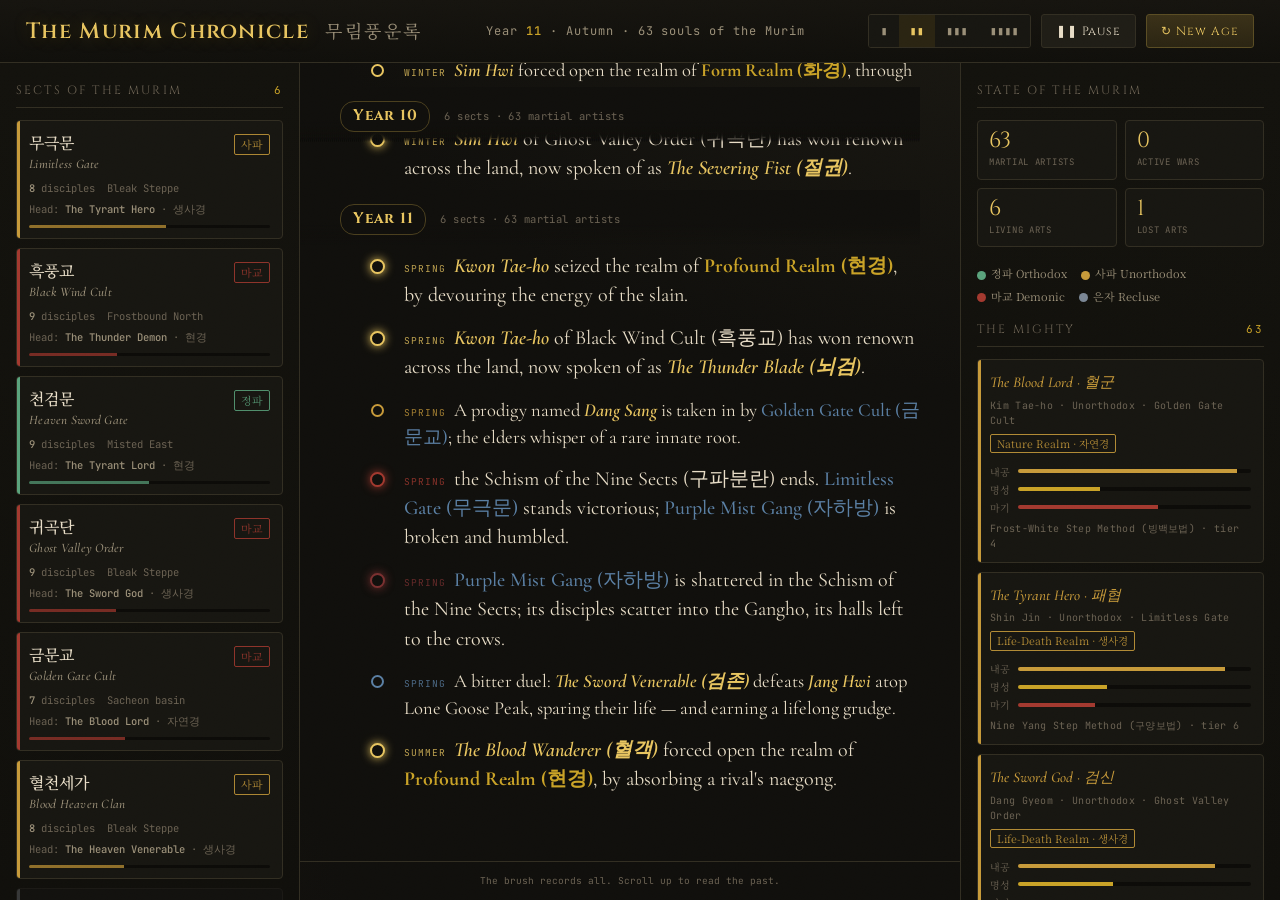
==== the-murim-chronicle.html @ 3b441923 "Wuxia" ====
<!DOCTYPE html>
<html lang="en">
<head>
<meta charset="UTF-8">
<meta name="viewport" content="width=device-width, initial-scale=1.0">
<title>The Murim Chronicle — 무림풍운록</title>
<link rel="preconnect" href="https://fonts.googleapis.com">
<link rel="preconnect" href="https://fonts.gstatic.com" crossorigin>
<link href="https://fonts.googleapis.com/css2?family=Cinzel:wght@400;500;600;700&family=Cormorant+Garamond:ital,wght@0,400;0,500;0,600;1,400;1,500&family=Noto+Serif+KR:wght@400;500;600;700&family=JetBrains+Mono:wght@400;500&display=swap" rel="stylesheet">
<style>
  :root{
    --ink:#e8ddc7;
    --ink-dim:#9a8f78;
    --ink-faint:#6b6253;
    --paper:#100f0c;
    --paper-2:#171611;
    --paper-3:#1f1d16;
    --line:#322e22;
    --gold:#c9a227;
    --gold-bright:#e8c560;
    --jade:#5aa37c;
    --blood:#a3392f;
    --azure:#5a7fa3;
    --violet:#8b6db0;
    --jeongpa:#5aa37c;     /* orthodox  */
    --sapa:#c79a3a;        /* unorthodox*/
    --magyo:#a3392f;       /* demonic   */
    --eunja:#7a8694;       /* recluse   */
  }
  *{box-sizing:border-box;margin:0;padding:0}
  html,body{height:100%}
  body{
    background:
      radial-gradient(1200px 800px at 80% -10%, #1c1a13 0%, transparent 60%),
      radial-gradient(900px 700px at -10% 110%, #1a1410 0%, transparent 55%),
      var(--paper);
    color:var(--ink);
    font-family:'Cormorant Garamond',serif;
    font-size:18px;
    line-height:1.5;
    overflow:hidden;
  }
  body::before{
    content:"";
    position:fixed;inset:0;pointer-events:none;z-index:9999;
    background-image:url("data:image/svg+xml,%3Csvg xmlns='http://www.w3.org/2000/svg' width='120' height='120'%3E%3Cfilter id='n'%3E%3CfeTurbulence type='fractalNoise' baseFrequency='0.85' numOctaves='3' stitchTiles='stitch'/%3E%3C/filter%3E%3Crect width='100%25' height='100%25' filter='url(%23n)' opacity='0.035'/%3E%3C/svg%3E");
    mix-blend-mode:overlay;
  }

  .app{display:grid;grid-template-columns:300px 1fr 320px;height:100vh}

  /* ============ HEADER ============ */
  .topbar{
    grid-column:1 / -1;
    display:flex;align-items:center;justify-content:space-between;
    padding:14px 26px;
    border-bottom:1px solid var(--line);
    background:linear-gradient(180deg,#16140f,#100f0b);
  }
  .brand{display:flex;align-items:baseline;gap:16px}
  .brand h1{
    font-family:'Cinzel',serif;font-weight:600;font-size:22px;
    letter-spacing:.06em;color:var(--gold-bright);
    text-shadow:0 0 18px rgba(201,162,39,.25);
  }
  .brand .kr{font-family:'Noto Serif KR',serif;color:var(--ink-dim);font-size:18px;letter-spacing:.14em}
  .era{font-family:'JetBrains Mono',monospace;font-size:12px;color:var(--ink-dim);letter-spacing:.08em}
  .era b{color:var(--gold);font-weight:500}

  .controls{display:flex;align-items:center;gap:10px}
  button.ctl{
    font-family:'Cinzel',serif;font-size:12px;letter-spacing:.08em;
    background:var(--paper-3);color:var(--ink);
    border:1px solid var(--line);border-radius:3px;
    padding:8px 14px;cursor:pointer;transition:.15s;
  }
  button.ctl:hover{border-color:var(--gold);color:var(--gold-bright);background:#26231a}
  button.ctl.primary{background:linear-gradient(180deg,#3a3118,#2a2412);border-color:#5a4d24;color:var(--gold-bright)}
  button.ctl.primary:hover{box-shadow:0 0 16px rgba(201,162,39,.25)}
  .speed{display:flex;border:1px solid var(--line);border-radius:3px;overflow:hidden}
  .speed button{background:var(--paper-2);border:none;color:var(--ink-dim);font-family:'JetBrains Mono',monospace;font-size:12px;padding:8px 11px;cursor:pointer}
  .speed button.on{background:#2a2412;color:var(--gold-bright)}

  /* ============ PANELS ============ */
  .panel{overflow-y:auto;padding:18px 16px}
  .panel.left{border-right:1px solid var(--line);background:linear-gradient(180deg,#13120d,#100f0b)}
  .panel.right{border-left:1px solid var(--line);background:linear-gradient(180deg,#13120d,#100f0b)}
  .panel-title{
    font-family:'Cinzel',serif;font-size:12px;letter-spacing:.18em;
    color:var(--ink-faint);text-transform:uppercase;
    padding-bottom:8px;margin-bottom:12px;border-bottom:1px solid var(--line);
    display:flex;justify-content:space-between;align-items:center;
  }
  .panel-title .ct{font-family:'JetBrains Mono',monospace;color:var(--gold);font-size:11px}

  .sect{
    border:1px solid var(--line);border-radius:4px;padding:10px 12px;margin-bottom:9px;
    background:var(--paper-2);cursor:pointer;transition:.15s;position:relative;overflow:hidden;
  }
  .sect:hover{border-color:#534a30;transform:translateX(2px)}
  .sect::before{content:"";position:absolute;left:0;top:0;bottom:0;width:3px;background:var(--c)}
  .sect.dead{opacity:.34;filter:grayscale(.6)}
  .sect-head{display:flex;justify-content:space-between;align-items:baseline;gap:8px}
  .sect-name{font-family:'Noto Serif KR',serif;font-weight:500;font-size:16px;color:var(--ink)}
  .sect-name .en{display:block;font-family:'Cormorant Garamond',serif;font-size:13px;color:var(--ink-dim);font-style:italic;letter-spacing:.02em}
  .sect-tier{font-family:'Noto Serif KR',serif;font-size:11px;color:var(--c);white-space:nowrap;border:1px solid var(--c);padding:1px 6px;border-radius:2px;opacity:.85}
  .sect-meta{display:flex;gap:12px;margin-top:6px;font-family:'JetBrains Mono',monospace;font-size:10.5px;color:var(--ink-faint)}
  .sect-meta b{color:var(--ink-dim);font-weight:500}
  .pbar{height:3px;background:#0c0b08;border-radius:2px;margin-top:7px;overflow:hidden}
  .pbar i{display:block;height:100%;background:var(--c);opacity:.7}

  /* ============ CHRONICLE ============ */
  .chronicle{display:flex;flex-direction:column;min-height:0}
  .chron-scroll{flex:1;overflow-y:auto;padding:24px 40px 60px;position:relative}
  .chron-scroll::before{
    content:"";position:absolute;left:64px;top:0;bottom:0;width:1px;
    background:linear-gradient(180deg,transparent,var(--line) 8%,var(--line) 92%,transparent);
  }
  .yearmark{
    position:sticky;top:0;z-index:5;
    display:flex;align-items:center;gap:14px;
    padding:14px 0 10px;margin-left:-40px;padding-left:40px;
    background:linear-gradient(180deg,var(--paper) 60%,transparent);
  }
  .yearmark .y{
    font-family:'Cinzel',serif;font-weight:700;font-size:15px;color:var(--gold-bright);
    background:var(--paper);padding:3px 12px;border:1px solid #4a3f1e;border-radius:14px;
    letter-spacing:.05em;z-index:2;
  }
  .yearmark .ystat{font-family:'JetBrains Mono',monospace;font-size:10.5px;color:var(--ink-faint);letter-spacing:.04em}

  .entry{
    position:relative;padding:7px 0 7px 56px;margin-left:8px;
    animation:rise .5s ease both;
  }
  @keyframes rise{from{opacity:0;transform:translateY(8px)}to{opacity:1;transform:translateY(0)}}
  .entry::before{
    content:"";position:absolute;left:23px;top:14px;width:9px;height:9px;border-radius:50%;
    background:var(--paper);border:2px solid var(--dot,var(--ink-faint));z-index:2;
  }
  .entry .txt{font-size:18.5px;line-height:1.46;color:var(--ink)}
  .entry .txt .nm{color:var(--gold-bright);font-weight:600;font-style:italic}
  .entry .txt .sn{color:var(--azure);font-weight:500}
  .entry .txt em.art{color:var(--violet);font-style:italic}
  .entry .tag{
    font-family:'JetBrains Mono',monospace;font-size:9.5px;letter-spacing:.1em;
    text-transform:uppercase;color:var(--dot);opacity:.8;margin-right:8px;
  }
  .entry.major .txt{font-size:20px}
  .entry.major::before{width:11px;height:11px;left:22px;box-shadow:0 0 10px var(--dot)}
  .entry.epic{
    background:linear-gradient(90deg,rgba(163,57,47,.08),transparent 70%);
    border-left:2px solid var(--dot);margin-left:0;padding-left:64px;border-radius:0 4px 4px 0;
  }
  .entry.epic .txt{font-family:'Cormorant Garamond',serif;font-size:21px}

  .c-found{--dot:var(--jade)} .c-break{--dot:var(--gold-bright)} .c-war{--dot:var(--blood)}
  .c-death{--dot:var(--ink-faint)} .c-art{--dot:var(--violet)} .c-fall{--dot:#7a3030}
  .c-rise{--dot:var(--gold-bright)} .c-corrupt{--dot:var(--magyo)} .c-duel{--dot:var(--azure)}
  .c-lost{--dot:var(--eunja)} .c-found2{--dot:var(--jade)} .c-threat{--dot:#d14b3a}
  .c-peace{--dot:var(--jade)} .c-lineage{--dot:var(--sapa)}

  /* ============ FIGURES ============ */
  .figcard{
    border:1px solid var(--line);border-radius:4px;padding:11px 12px;margin-bottom:9px;
    background:var(--paper-2);position:relative;overflow:hidden;
  }
  .figcard::before{content:"";position:absolute;left:0;top:0;bottom:0;width:3px;background:var(--c)}
  .fig-name{font-family:'Cinzel',serif;font-size:15px;color:var(--ink);font-weight:500}
  .fig-alias{font-style:italic;color:var(--c);font-size:15px;font-family:'Cormorant Garamond',serif}
  .fig-sub{font-family:'JetBrains Mono',monospace;font-size:10px;color:var(--ink-faint);margin-top:3px;letter-spacing:.03em}
  .fig-realm{display:inline-block;font-family:'Noto Serif KR',serif;font-size:10.5px;color:var(--c);border:1px solid var(--c);padding:1px 6px;border-radius:2px;margin-top:6px;opacity:.88}
  .fig-bars{margin-top:8px;display:grid;grid-template-columns:auto 1fr;gap:3px 8px;align-items:center}
  .fig-bars span{font-family:'Noto Serif KR',serif;font-size:10px;color:var(--ink-faint)}
  .mini{height:4px;background:#0c0b08;border-radius:2px;overflow:hidden}
  .mini i{display:block;height:100%}

  .stat-grid{display:grid;grid-template-columns:1fr 1fr;gap:8px;margin-bottom:18px}
  .stat{border:1px solid var(--line);border-radius:4px;padding:9px 11px;background:var(--paper-2)}
  .stat .v{font-family:'Cinzel',serif;font-size:22px;color:var(--gold-bright);line-height:1}
  .stat .l{font-family:'JetBrains Mono',monospace;font-size:9px;color:var(--ink-faint);letter-spacing:.08em;text-transform:uppercase;margin-top:4px}

  .legend{display:flex;flex-wrap:wrap;gap:6px 14px;margin-bottom:16px;font-family:'Noto Serif KR',serif;font-size:11px;color:var(--ink-dim)}
  .legend i{display:inline-block;width:9px;height:9px;border-radius:50%;margin-right:5px;vertical-align:middle}

  ::-webkit-scrollbar{width:9px;height:9px}
  ::-webkit-scrollbar-track{background:transparent}
  ::-webkit-scrollbar-thumb{background:#2a271d;border-radius:5px;border:2px solid var(--paper)}
  ::-webkit-scrollbar-thumb:hover{background:#3a3526}

  .footer-note{font-family:'JetBrains Mono',monospace;font-size:9.5px;color:var(--ink-faint);text-align:center;padding:12px;border-top:1px solid var(--line)}

  @media (max-width:1100px){
    .app{grid-template-columns:1fr}
    .panel.left,.panel.right{display:none}
  }
</style>
</head>
<body>
<div class="app">

  <div class="topbar">
    <div class="brand">
      <h1>The Murim Chronicle</h1>
      <span class="kr">무림풍운록</span>
    </div>
    <div class="era" id="era">Year <b id="yr">1</b> · <span id="season">Spring</span> · <span id="alive">0</span> souls of the Murim</div>
    <div class="controls">
      <div class="speed" id="speed">
        <button data-s="900">▮</button>
        <button data-s="420" class="on">▮▮</button>
        <button data-s="160">▮▮▮</button>
        <button data-s="40">▮▮▮▮</button>
      </div>
      <button class="ctl" id="pause">❚❚ Pause</button>
      <button class="ctl primary" id="reseed">↻ New Age</button>
    </div>
  </div>

  <aside class="panel left">
    <div class="panel-title">Sects of the Murim <span class="ct" id="sectct">0</span></div>
    <div id="sectlist"></div>
  </aside>

  <main class="chronicle">
    <div class="chron-scroll" id="chron"></div>
    <div class="footer-note" id="fnote">The brush records all. Scroll up to read the past.</div>
  </main>

  <aside class="panel right">
    <div class="panel-title">State of the Murim</div>
    <div class="stat-grid">
      <div class="stat"><div class="v" id="s-fig">0</div><div class="l">Martial Artists</div></div>
      <div class="stat"><div class="v" id="s-war">0</div><div class="l">Active Wars</div></div>
      <div class="stat"><div class="v" id="s-art">0</div><div class="l">Living Arts</div></div>
      <div class="stat"><div class="v" id="s-lost">0</div><div class="l">Lost Arts</div></div>
    </div>
    <div class="legend">
      <span><i style="background:var(--jeongpa)"></i>정파 Orthodox</span>
      <span><i style="background:var(--sapa)"></i>사파 Unorthodox</span>
      <span><i style="background:var(--magyo)"></i>마교 Demonic</span>
      <span><i style="background:var(--eunja)"></i>은자 Recluse</span>
    </div>
    <div class="panel-title">The Mighty <span class="ct" id="figct">0</span></div>
    <div id="figlist"></div>
  </aside>

</div>

<script>
"use strict";
/* =====================================================================
   THE MURIM CHRONICLE — 무림풍운록
   A deterministic, no-player Korean-murim simulation.
   Layering: seeded core · per-season controller · DOM runner.
   ===================================================================== */

/* ---------- seeded RNG (mulberry32) ---------- */
function makeRNG(seed){
  let a = seed >>> 0;
  return function(){
    a |= 0; a = a + 0x6D2B79F5 | 0;
    let t = Math.imul(a ^ a >>> 15, 1 | a);
    t = t + Math.imul(t ^ t >>> 7, 61 | t) ^ t;
    return ((t ^ t >>> 14) >>> 0) / 4294967296;
  };
}
let rng = makeRNG(Date.now() & 0xffffffff);
const rand = ()=>rng();
const ri = (lo,hi)=>Math.floor(rand()*(hi-lo+1))+lo;
const pick = arr=>arr[Math.floor(rand()*arr.length)];
const chance = p=>rand()<p;
const clamp = (v,lo,hi)=>Math.max(lo,Math.min(hi,v));
const cap = s=>s.charAt(0).toUpperCase()+s.slice(1);

/* ---------- Korean name & flavour data ---------- */
const SURNAMES = ["Kim","Lee","Park","Choi","Jung","Kang","Cho","Yoon","Jang","Lim","Han","Oh","Seo","Shin","Kwon","Hwang","Ahn","Song","Yoo","Hong","Baek","Heo","Nam","Moon","Yang","Bae","Ko","No","Sim","Jeon"];
const CLAN_SURNAMES = ["Namgung","Jegal","Dang","Moyong","Hwangbo","Sima","Dokgo","Seonu"]; // sino-Korean martial clans
const GIVEN = ["Mu-jin","Cheon","Ho","Jin","Woon","Hyuk","Seol","Yeon","Rin","Hwi","Gang","Tae-ho","Jun","Hye-rin","Soo","Min","Seong","Hyun","Woo","Jae","Yul","Cheol","Baek","Ryeon","Dae","Gyeom","Sa-hyeon","Ui","Beom","Sang","Eun","Yeo-wol","Ha-rin","Mu-gak","Seo-rin"];

/* byeolho (별호) builder — prefix + suffix, with hangul + meaning */
const BH_PRE = [
  ["Hyeol","혈","Blood"],["Geom","검","Sword"],["Do","도","Saber"],["Gwon","권","Fist"],
  ["Bing","빙","Ice"],["Hwa","화","Fire"],["Noe","뇌","Thunder"],["Gwi","귀","Ghost"],
  ["Ma","마","Demon"],["Cheon","천","Heaven"],["Pae","패","Tyrant"],["Gwang","광","Mad"],
  ["Dok","독","Poison"],["Eum","음","Shadow"],["Cheong","청","Azure"],["Baek","백","White"],
  ["Geum","금","Golden"],["Cheol","철","Iron"],["Mu","무","Formless"],["Jeol","절","Severing"]
];
const BH_SUF = [
  ["sin","신","God"],["wang","왕","King"],["jon","존","Venerable"],["ma","마","Demon"],
  ["gwi","귀","Ghost"],["hyeop","협","Hero"],["gun","군","Lord"],["gaek","객","Wanderer"],
  ["seon","선","Immortal"],["gwon","권","Fist"],["geom","검","Blade"]
];

/* sect name builder */
const SECT_PRE = [
  ["Cheongun","청운","Azure Cloud"],["Hwasan","화산","Mount Hwa"],["Cheongeom","천검","Heaven Sword"],
  ["Hyeolcheon","혈천","Blood Heaven"],["Mandok","만독","Myriad Poison"],["Irwol","일월","Sun-Moon"],
  ["Cheonryong","천룡","Heaven Dragon"],["Bingbaek","빙백","Frost-White"],["Heukpung","흑풍","Black Wind"],
  ["Jaha","자하","Purple Mist"],["Gwangnoe","광뢰","Roaring Thunder"],["Mugeuk","무극","Limitless"],
  ["Dansim","단심","Crimson Heart"],["Nakseong","낙성","Falling Star"],["Gwigok","귀곡","Ghost Valley"],
  ["Cheolhyeol","철혈","Iron Blood"],["Odok","오독","Five Poison"],["Maehwa","매화","Plum Blossom"],
  ["Sammun","삼문","Triple Gate"],["Geummun","금문","Golden Gate"],["Seolhwa","설화","Snowfire"],
  ["Buljimun","불지","Buddha's Will"]
];
const SECT_SUF = [
  ["pa","파","Sect"],["sega","세가","Clan"],["sega","세가","Clan"],["mun","문","Gate"],
  ["gyo","교","Cult"],["bang","방","Gang"],["gok","곡","Valley"],["jang","장","Manor"],
  ["seong","성","Fortress"],["gung","궁","Palace"],["dan","단","Order"]
];

const ART_PRE = [
  ["Cheonma","천마","Heavenly Demon"],["Taegeuk","태극","Supreme Polarity"],["Maehwa","매화","Plum Blossom"],
  ["Guyang","구양","Nine Yang"],["Heupseong","흡성","Star-Devouring"],["Hyeolma","혈마","Blood Demon"],
  ["Jaha","자하","Purple Mist"],["Bukmyeong","북명","Northern Abyss"],["Musang","무상","Formless"],
  ["Pacheon","파천","Heaven-Splitting"],["Myeoljeol","멸절","Annihilation"],["Bingbaek","빙백","Frost-White"],
  ["Cheonnoe","천뢰","Heaven's Thunder"],["Mangeuk","만극","Ten Thousand Ends"],["Geumgang","금강","Adamant"]
];
const ART_SUF = [
  ["Singong","신공","Divine Art"],["Geombeop","검법","Sword Art"],["Dobeop","도법","Saber Art"],
  ["Gwonbeop","권법","Fist Art"],["Jangbeop","장법","Palm Art"],["Simbeop","심법","Heart Method"],
  ["Bobeop","보법","Step Method"],["Jibeop","지법","Finger Art"],["Sinbeop","신법","Movement Art"]
];

const REGIONS = ["the Central Plains (중원)","the Southern Marches","the Sacheon basin","the Frostbound North","the Misted East","the Demonic Frontier (새외)","the Imperial Capital","the Jade Coast","the Ten-Thousand Peaks","the Bleak Steppe"];
const WAR_NAMES = [
  ["the Great Orthodox-Demon War","정마대전"],["the Blood Calamity","무림혈겁"],
  ["the Ten-Year War","십년대전"],["the Struggle for Supremacy","천하쟁패"],
  ["the Demonic Cult Rebellion","마교의 난"],["the Great Unorthodox Chaos","사파대란"],
  ["the War of Drawn Sabers","발도지란"],["the Schism of the Nine Sects","구파분란"]
];

/* alignment / faction bands */
const ALIGN = {
  orthodox:{key:"orthodox",label:"Orthodox",kr:"정파",c:"var(--jeongpa)"},
  unorthodox:{key:"unorthodox",label:"Unorthodox",kr:"사파",c:"var(--sapa)"},
  demonic:{key:"demonic",label:"Demonic",kr:"마교",c:"var(--magyo)"},
  recluse:{key:"recluse",label:"Recluse",kr:"은자",c:"var(--eunja)"}
};

/* the Korean murim cultivation ladder (무공 경지) */
const REALMS = ["Third-Rate","Second-Rate","First-Rate","Peak","Transcendent","Form Realm","Profound Realm","Life-Death Realm","Nature Realm"];
const REALM_KR = ["삼류","이류","일류","절정","초절정","화경","현경","생사경","자연경"];
const APEX = REALMS.length-1; // Nature Realm

const PATH_FLAVOR = {
  orthodox:{verb:"attained",via:["through disciplined meditation","by tempering the heart against desire","following the righteous canon","after a decade of ascetic refinement"]},
  unorthodox:{verb:"forced open",via:["by absorbing a rival's naegong","through ingenious but forbidden shortcuts","at the cost of a shortened life","with a pill of dubious origin"]},
  demonic:{verb:"seized",via:["by devouring the energy of the slain","through the blood of a hundred enemies","at the price of their remaining humanity","by feeding the demonic art within"]},
  recluse:{verb:"quietly reached",via:["in solitude upon a nameless peak","having forgotten the affairs of men","while listening to the mountain rain","after a lifetime of stillness"]}
};

/* =====================================================================
   STATE & ENTITIES
   ===================================================================== */
let STATE;
function newId(){ return STATE.idc++; }

function makeName(){
  if(chance(.22)) return pick(CLAN_SURNAMES)+" "+pick(GIVEN);
  return pick(SURNAMES)+" "+pick(GIVEN);
}
function makeByeolho(){
  const p=pick(BH_PRE), s=pick(BH_SUF);
  return { roman: p[0]+s[0], kr: p[1]+s[1], en: "the "+p[2]+" "+s[2] };
}
function makeSectName(align){
  const p=pick(SECT_PRE);
  let s;
  // demonic houses lean toward 교(Cult); clans use 세가
  if(align==="demonic") s = chance(.5)? ["gyo","교","Cult"] : pick(SECT_SUF);
  else s = pick(SECT_SUF);
  return { roman:p[0]+s[0], kr:p[1]+s[1], en:p[2]+" "+s[2] };
}
function makeArtName(){
  const p=pick(ART_PRE), s=pick(ART_SUF);
  return { roman:p[0]+" "+s[0], kr:p[1]+s[1], en:p[2]+" "+s[2] };
}

function makeArt(align){
  const nm = makeArtName();
  return {
    id:newId(), kind:"art",
    name:nm.en, kr:nm.kr, roman:nm.roman,
    tier: ri(2,6),
    align,
    corruption: align==="demonic"? ri(35,70) : align==="unorthodox"? ri(15,40) : ri(0,12),
    lost:false, dormant:false,
    holders:0, origin:STATE.year, lostYear:null,
    lostHolder:null
  };
}

function makeFigure(opts={}){
  const align = opts.align || pick(["orthodox","orthodox","unorthodox","demonic","recluse"]);
  const talent = opts.talent!=null?opts.talent:ri(20,80);
  const f={
    id:newId(), kind:"fig",
    name: opts.name||makeName(),
    byeolho:null,
    align, talent,
    realm: opts.realm!=null?opts.realm:0,
    progress: rand()*40,
    age: opts.age!=null?opts.age:ri(14,22),
    lifespan:0, power:0,
    fame: opts.fame||ri(0,8),
    alignmentDrift: align==="demonic"?ri(40,65):align==="unorthodox"?ri(20,40):ri(0,15),
    sect: opts.sect||null,
    art: opts.art||null,
    master: opts.master||null,
    lineage: opts.lineage||null,
    alive:true, born:STATE.year,
    isThreat:false, namedAt:null,
    grudges:[]
  };
  recomputeLife(f); recomputePower(f);
  return f;
}
function recomputeLife(f){
  let base = 58 + f.realm*22 + Math.floor(f.talent/4);
  if(f.align==="demonic") base -= 18;
  if(f.align==="recluse") base += 30;
  f.lifespan = base;
}
function recomputePower(f){
  let p = f.realm*100 + f.progress + f.talent*1.5;
  if(f.art) p += f.art.tier*30;
  f.power = Math.round(p);
}

function makeSect(opts={}){
  const align = opts.align || pick(["orthodox","orthodox","orthodox","unorthodox","demonic","recluse"]);
  const nm = makeSectName(align);
  return {
    id:newId(), kind:"sect",
    name:nm.en, kr:nm.kr, roman:nm.roman,
    align,
    region: opts.region||pick(REGIONS),
    founded:STATE.year,
    prestige: opts.prestige!=null?opts.prestige:ri(25,55),
    members:[],
    signatureArt:null,
    alive:true, deadYear:null,
    atWarWith:[]
  };
}

/* =====================================================================
   CHRONICLE REFERENCES
   ===================================================================== */
function ref(f){
  if(!f) return "an unknown";
  if(f.byeolho && f.namedAt!=null) return `<span class="nm">${cap(f.byeolho.en)} (${f.byeolho.kr})</span>`;
  return `<span class="nm">${f.name}</span>`;
}
function plainRef(f){ return `<span class="nm">${f.name}</span>`; }
function sref(s){ return s? `<span class="sn">${s.name} (${s.kr})</span>` : "a vanished house"; }
function aref(a){ return a? `<em class="art">${a.name} (${a.kr})</em>` : "a forgotten art"; }

function chron(cls, html, level){
  STATE.log.push({year:STATE.year, season:STATE.season, cls, html, level:level||"normal"});
  STATE.dirtyLog=true;
}

/* =====================================================================
   GENESIS
   ===================================================================== */
function genesis(seed){
  rng = makeRNG(seed>>>0);
  STATE = {
    idc:1, year:1, season:0, seasonNames:["Spring","Summer","Autumn","Winter"],
    figures:[], sects:[], arts:[],
    log:[], dirtyLog:true, dirtyPanels:true,
    activeWars:[], threatActive:false, seed
  };

  const nArt = ri(5,7);
  for(let i=0;i<nArt;i++) STATE.arts.push(makeArt(pick(["orthodox","orthodox","unorthodox","demonic"])));

  const nSect = ri(5,7);
  for(let i=0;i<nSect;i++){
    const s = makeSect();
    STATE.sects.push(s);
    const cand = STATE.arts.filter(a=>!a.lost && a.align===s.align);
    s.signatureArt = cand.length? pick(cand) : pick(STATE.arts);
    s.signatureArt.holders++;
    for(let j=0;j<ri(3,5);j++){
      const f=makeFigure({align:s.align,sect:s,art:s.signatureArt,realm:ri(2,4),age:ri(28,55)});
      s.members.push(f.id); STATE.figures.push(f);
    }
    const founder=makeFigure({align:s.align,sect:s,art:s.signatureArt,realm:ri(4,6),age:ri(48,70),talent:ri(55,90)});
    maybeName(founder, true);
    s.members.push(founder.id); STATE.figures.push(founder);
    const head = s.align==="demonic"?"Cult Master (교주)": s.align==="orthodox"?"Sect Master (장문인)":"Lord";
    chron("c-found", `${sref(s)} is founded in ${s.region} by ${ref(founder)}, ${head} of the house, who wields ${aref(s.signatureArt)}.`, "major");
  }
  for(let i=0;i<ri(3,6);i++){
    const f=makeFigure({align:pick(["recluse","unorthodox","orthodox"]),realm:ri(1,3),age:ri(20,40)});
    STATE.figures.push(f);
  }
  chron("c-peace", `The Murim stirs awake. ${STATE.sects.length} great houses stand across the Gangho, and the rivers and lakes brim with ambition.`, "epic");
}

/* =====================================================================
   HELPERS
   ===================================================================== */
const aliveFigs = ()=>STATE.figures.filter(f=>f.alive);
const aliveSects = ()=>STATE.sects.filter(s=>s.alive);
const figById = id=>STATE.figures.find(f=>f.id===id);

function maybeName(f, force){
  if(f.namedAt!=null) return;
  if(force || (f.realm>=3 && f.fame>=14)){
    f.byeolho = makeByeolho();
    f.namedAt = STATE.year;
    chron("c-rise", `${plainRef(f)}${f.sect?" of "+f.sect.name+" ("+f.sect.kr+")":""} has won renown across the land, now spoken of as <span class="nm">${cap(f.byeolho.en)} (${f.byeolho.kr})</span>.`, "major");
  }
}

function alignShift(f, amount, reason){
  const before = f.align;
  f.alignmentDrift = clamp(f.alignmentDrift + amount, 0, 100);
  let na;
  if(f.alignmentDrift>=72) na="demonic";
  else if(f.alignmentDrift>=42) na="unorthodox";
  else if(f.alignmentDrift<=10 && f.align!=="recluse") na="orthodox";
  else na=f.align;
  if(na!==before && f.align!=="recluse"){
    f.align=na;
    if(na==="demonic"){
      chron("c-corrupt", `${ref(f)} has fallen to the Demonic Path (마도)${reason?" — "+reason:""}. The energy about them turns cold and ravenous.`, "major");
    } else if(na==="unorthodox" && before==="orthodox"){
      chron("c-corrupt", `${ref(f)} forsakes the orthodox canon for unorthodox methods${reason?" after "+reason:""}.`, "normal");
    }
    recomputeLife(f);
  }
}

/* =====================================================================
   TICK SYSTEMS — one season per tick, four ticks per year
   ===================================================================== */
function tick(){
  STATE.season++;
  if(STATE.season>3){ STATE.season=0; STATE.year++; }
  const yearTurn = STATE.season===0;

  sysCultivation();
  sysFame();
  if(yearTurn){
    sysAging();
    sysRecruitment();
    sysArtRefinement();
    sysRivalryAndWar();
    sysCorruptionAndThreat();
    sysLostAndFound();
    sysSectFortune();
    sysHeroicArcs();
  }
  STATE.dirtyPanels=true;
}

function sysCultivation(){
  for(const f of aliveFigs()){
    if(f.realm>=APEX){ f.progress=100; continue; }
    let gain = (f.talent/30) + rand()*4;
    if(f.align==="demonic") gain*=1.25;
    if(f.align==="recluse") gain*=0.8;
    if(f.sect) gain*=1.1;
    f.progress += gain;
    if(f.progress>=100){
      f.progress=0; f.realm++;
      recomputeLife(f); recomputePower(f);
      f.fame += 3 + f.realm;
      const fl=PATH_FLAVOR[f.align];
      if(f.realm>=3){
        const lvl = f.realm>=6?"major":"normal";
        chron("c-break", `${ref(f)} ${fl.verb} the realm of <b style="color:var(--gold)">${REALMS[f.realm]} (${REALM_KR[f.realm]})</b>, ${pick(fl.via)}.`, lvl);
      }
      maybeName(f);
      if(f.realm===APEX){
        chron("c-break", `Heaven itself takes notice: ${ref(f)} has touched the <b style="color:var(--gold-bright)">Nature Realm (자연경)</b>, the apex no mortal is meant to reach.`, "epic");
      }
    }
  }
}

function sysFame(){
  for(const f of aliveFigs()){
    if(chance(.04)){ f.fame += rand()*2; maybeName(f); }
  }
}

function sysAging(){
  for(const f of aliveFigs()){
    f.age++;
    const over = f.age - f.lifespan;
    let deathP = over>0 ? 0.18 + over*0.05 : (f.age>f.lifespan-10? 0.02:0.004);
    if(f.align==="demonic") deathP+=0.01;
    if(chance(deathP)) killFigure(f, "passes from the world, their naegong returning to heaven and earth");
  }
}

function killFigure(f, why){
  f.alive=false; f.diedYear=STATE.year;
  if(f.sect){ f.sect.members=f.sect.members.filter(id=>id!==f.id); }
  if(f.art) f.art.holders=Math.max(0,f.art.holders-1);
  if(f.namedAt!=null || f.realm>=4){
    const lvl = f.realm>=6? "major":"normal";
    chron("c-death", `${ref(f)}${f.sect?" of "+f.sect.name:""} ${why}. ${f.realm>=6?"An age ends with them.":""}`, lvl);
    if(f.isThreat){
      STATE.threatActive=false;
      chron("c-peace", `With the fall of the Heavenly Demon, the Murim exhales. Yet ${aref(f.art)} was never recovered...`, "major");
      if(f.art){ f.art.dormant=true; f.art.lostHolder=f.name; }
    }
  }
}

function sysRecruitment(){
  for(const s of aliveSects()){
    const living = s.members.map(figById).filter(x=>x&&x.alive);
    if(living.length<3){
      for(let i=0;i<ri(1,2);i++){
        const f=makeFigure({align:s.align,sect:s,art:s.signatureArt,realm:0,age:ri(13,18),talent:ri(15,70)});
        s.members.push(f.id); STATE.figures.push(f);
        if(s.signatureArt) s.signatureArt.holders++;
      }
    } else if(chance(.35) && living.length<14){
      const master = pick(living.filter(x=>x.realm>=3)) || pick(living);
      const f=makeFigure({align:s.align,sect:s,art:s.signatureArt,realm:0,age:ri(12,17),talent:ri(15,75),master:master?master.id:null});
      s.members.push(f.id); STATE.figures.push(f);
      if(s.signatureArt) s.signatureArt.holders++;
      if(f.talent>=68){
        chron("c-lineage", `A prodigy named ${plainRef(f)} is taken in by ${sref(s)}; the elders whisper of a rare innate root.`, "normal");
      }
    }
  }
}

function sysArtRefinement(){
  for(const a of STATE.arts){
    if(a.lost||a.dormant) continue;
    const masters = aliveFigs().filter(f=>f.art===a && f.realm>=5);
    if(masters.length && chance(.12) && a.tier<9){
      a.tier++;
      const m=pick(masters);
      const ord=["","first","second","third","fourth","fifth","sixth","seventh","eighth","ninth"][a.tier];
      chron("c-art", `${ref(m)} comprehends a higher layer of ${aref(a)}, refining it to its ${ord} stratum.`, a.tier>=7?"major":"normal");
    }
  }
}

function sysRivalryAndWar(){
  const sects=aliveSects();
  for(const w of [...STATE.activeWars]){
    w.years++;
    const A=STATE.sects.find(s=>s.id===w.a), B=STATE.sects.find(s=>s.id===w.b);
    if(!A||!B||!A.alive||!B.alive){ endWar(w,A,B); continue; }
    const pa=sectMight(A), pb=sectMight(B);
    if(chance(.5)) battle(A,B,pa,pb,w);
    if(w.years>=2 && (chance(.3)||Math.abs(pa-pb)>pa*0.6)){
      const winner=pa>=pb?A:B, loser=pa>=pb?B:A;
      endWar(w,A,B,winner,loser);
    }
  }
  if(sects.length>=2 && STATE.activeWars.length<2 && chance(.22)){
    const a=pick(sects); let b=pick(sects); let g=0; while(b===a&&g++<5) b=pick(sects);
    if(a!==b && !warExists(a,b)){
      const enemyPaths=(a.align==="demonic"&&b.align==="orthodox")||(a.align==="orthodox"&&b.align==="demonic");
      if(enemyPaths || chance(.4)){
        const wn=pick(WAR_NAMES);
        const w={a:a.id,b:b.id,name:wn[0],kr:wn[1],years:0,start:STATE.year};
        STATE.activeWars.push(w);
        a.atWarWith.push(b.id); b.atWarWith.push(a.id);
        const cause = enemyPaths? "the orthodox cannot abide the demonic" :
          pick(["a stolen manual","an assassinated elder","a contested mountain","an old blood-debt","a marriage betrayed","a duel gone wrong"]);
        chron("c-war", `${pick(["Banners rise","War drums sound","Blood is sworn"])}: ${sref(a)} and ${sref(b)} fall into open war — ${w.name} (${w.kr}) — over ${cause}.`, "major");
      }
    }
  }
}
function sectMight(s){ return s.members.map(figById).filter(x=>x&&x.alive).reduce((t,f)=>t+f.power,0)+s.prestige*5; }
function warExists(a,b){ return STATE.activeWars.some(w=>(w.a===a.id&&w.b===b.id)||(w.a===b.id&&w.b===a.id)); }
function topMember(s){ const m=s.members.map(figById).filter(x=>x&&x.alive).sort((a,b)=>b.power-a.power); return m[0]||null; }
function battle(A,B,pa,pb,w){
  const winner=pa>=pb?A:B, loser=pa>=pb?B:A;
  const victims=loser.members.map(figById).filter(x=>x&&x.alive);
  if(victims.length>1 && chance(.6)){
    const v=pick(victims.sort((x,y)=>x.power-y.power).slice(0,Math.ceil(victims.length/2)));
    if(v) killFigure(v, `falls in battle during ${w.name} (${w.kr})`);
  }
  const cA=topMember(winner), cB=topMember(loser);
  if(cA&&cB&&chance(.25)){
    chron("c-duel", `At the height of ${w.name}, ${ref(cA)} crosses blades with ${ref(cB)} — ${pick(["a clash that splits the very air","three hundred exchanges beneath a bleeding moon","steel and naegong until the river ran red"])}.`, "normal");
  }
}
function endWar(w,A,B,winner,loser){
  STATE.activeWars=STATE.activeWars.filter(x=>x!==w);
  if(A) A.atWarWith=A.atWarWith.filter(id=>!B||id!==B.id);
  if(B) B.atWarWith=B.atWarWith.filter(id=>!A||id!==A.id);
  if(winner&&loser){
    winner.prestige += ri(8,18); loser.prestige -= ri(15,30);
    chron("c-war", `${w.name} (${w.kr}) ends. ${sref(winner)} stands victorious; ${sref(loser)} is broken and humbled.`, "major");
    if(loser.prestige<=8 || chance(.4)) dissolveSect(loser, `shattered in ${w.name}`);
  }
}
function dissolveSect(s, why){
  if(!s.alive) return;
  s.alive=false; s.deadYear=STATE.year;
  const surv=s.members.map(figById).filter(x=>x&&x.alive);
  for(const f of surv){ f.sect=null; if(chance(.3)&&f.align==="orthodox") f.align="unorthodox"; }
  chron("c-fall", `${sref(s)} is ${why}; its disciples scatter into the Gangho, its halls left to the crows.`, "major");
  if(s.signatureArt && s.signatureArt.holders<=1 && chance(.5)){
    loseArt(s.signatureArt, `buried in the ruin of ${s.name}`);
  }
}

function sysCorruptionAndThreat(){
  for(const f of aliveFigs()){
    if(f.align!=="recluse"){
      let drift=0;
      if(f.art && f.art.corruption>30) drift += rand()*1.5;
      if(f.grudges.length) drift += rand()*1.2;
      if(STATE.activeWars.length) drift += rand()*0.6;
      if(drift>0) alignShift(f, drift);
    }
    if(!STATE.threatActive && f.align==="demonic" && f.realm>=7 && f.alignmentDrift>=85 && chance(.4)){
      f.isThreat=true; STATE.threatActive=true;
      maybeName(f);
      chron("c-threat", `A shadow falls over all under heaven: ${ref(f)} ascends as the <b style="color:var(--blood)">Heavenly Demon (천마)</b> and declares the old order finished. ${f.lineage?`Heir to ${f.lineage}, `:""}the Murim trembles.`, "epic");
    }
  }
  if(STATE.threatActive){
    const threat = aliveFigs().find(f=>f.isThreat);
    if(threat && chance(.35)){
      const heroes = aliveFigs().filter(f=>f.align!=="demonic" && f.realm>=5 && f!==threat);
      if(heroes.length>=2){
        const champ = heroes.sort((a,b)=>b.power-a.power)[0];
        if(champ.power > threat.power*0.85 && chance(.5)){
          killFigure(threat, `is at last cut down by ${champ.byeolho?cap(champ.byeolho.en):champ.name} and the orthodox alliance (무림맹)`);
          champ.fame+=20; maybeName(champ);
          chron("c-rise", `${ref(champ)} is hailed across the Murim as the hero who slew the Heavenly Demon.`, "major");
        } else {
          killFigure(champ, `is slain confronting the Heavenly Demon`);
        }
      }
    }
  }
}

function sysLostAndFound(){
  for(const a of STATE.arts){
    if(!a.lost && !a.dormant && a.holders<=0 && chance(.5)){
      loseArt(a, "its last practitioner dead, the manual mislaid");
    }
  }
  const lost = STATE.arts.filter(a=>a.lost||a.dormant);
  if(lost.length && chance(.14)){
    const a=pick(lost);
    const arch=pick([
      {n:"a destitute beggar",t:ri(70,95)},
      {n:"an orphaned woodcutter",t:ri(65,90)},
      {n:"a disgraced servant",t:ri(60,88)},
      {n:"a wandering mute child",t:ri(72,96)},
      {n:"a condemned prisoner",t:ri(60,85)}
    ]);
    const f=makeFigure({align: a.dormant?"demonic":(a.align==="demonic"?"unorthodox":a.align), realm:1, age:ri(15,24), talent:arch.t, art:a});
    a.lost=false; a.dormant=false; a.holders=1;
    if(a.lostHolder) f.lineage = a.lostHolder+"'s legacy";
    STATE.figures.push(f);
    chron("c-found2", `In ${pick(REGIONS)}, ${arch.n} named ${plainRef(f)} stumbles upon ${aref(a)}, lost ${STATE.year-(a.lostYear||a.origin)} years. Fate chooses strangely.`, "major");
    if(a.dormant || a.corruption>50){
      chron("c-corrupt", `The manual is steeped in old malice. Those who hear of it fear what ${plainRef(f)} may become.`, "normal");
    }
  }
}
function loseArt(a, why){
  a.lost=true; a.lostYear=STATE.year; a.holders=0;
  chron("c-lost", `${aref(a)} is lost to time — ${why}.`, "normal");
}

function sysSectFortune(){
  for(const s of aliveSects()){
    s.prestige = clamp(s.prestige + (rand()-0.45)*4, 0, 100);
    if(s.prestige<=4 && chance(.5)) dissolveSect(s, "withered into obscurity, its halls left empty");
  }
  if(aliveSects().length<7 && chance(.16)){
    const wanderers = aliveFigs().filter(f=>!f.sect && f.realm>=5);
    if(wanderers.length){
      const founder=pick(wanderers);
      const s=makeSect({align:founder.align, prestige:ri(30,50)});
      s.signatureArt = founder.art || pick(STATE.arts.filter(a=>!a.lost)) || null;
      founder.sect=s; s.members.push(founder.id);
      STATE.sects.push(s);
      maybeName(founder, true);
      chron("c-found", `From the ashes, ${ref(founder)} establishes ${sref(s)} in ${s.region}. A new power rises where the old fell.`, "major");
    }
  }
}

function sysHeroicArcs(){
  if(chance(.18)){
    const figs=aliveFigs().filter(f=>f.realm>=3);
    if(figs.length>=2){
      const a=pick(figs); let b=pick(figs); let g=0; while(b===a&&g++<4) b=pick(figs);
      if(a!==b){
        const ev=pick([
          ()=>`${ref(a)} and ${ref(b)} swear brotherhood beneath the peach blossoms, vowing to share fortune and ruin alike.`,
          ()=>`A bitter duel: ${ref(a)} defeats ${ref(b)} atop ${pick(["Sword-Testing Cliff","the Frozen Pavilion","Lone Goose Peak","the Drunken Bridge"])}, sparing their life — and earning a lifelong grudge.`,
          ()=>{ a.grudges.push(b.id); return `${ref(b)} betrays ${ref(a)}, stealing a page of their manual under the new moon.`; },
          ()=>`${ref(a)} takes ${ref(b)} as a sworn disciple, passing down hard-won insight.`,
          ()=>`Rumour spreads that ${ref(a)} has fallen in love with ${ref(b)} — a romance the sects forbid.`
        ]);
        chron(pick(["c-duel","c-lineage","c-peace"]), ev(), "normal");
      }
    }
  }
}

/* =====================================================================
   RENDER (runner)
   ===================================================================== */
const $=id=>document.getElementById(id);
let autoScroll=true;

function renderLog(){
  if(!STATE.dirtyLog) return;
  STATE.dirtyLog=false;
  const box=$("chron");
  const atBottom = box.scrollHeight-box.scrollTop-box.clientHeight < 80;
  const frag=document.createDocumentFragment();
  box.innerHTML="";
  const entries=STATE.log.slice(-260);
  let lastYear=null;
  for(const e of entries){
    if(e.year!==lastYear){
      lastYear=e.year;
      const ym=document.createElement("div");
      ym.className="yearmark";
      ym.innerHTML=`<span class="y">Year ${e.year}</span><span class="ystat">${aliveSects().length} sects · ${aliveFigs().length} martial artists${STATE.threatActive?` · <span style="color:var(--blood)">a Heavenly Demon walks</span>`:""}</span>`;
      frag.appendChild(ym);
    }
    const d=document.createElement("div");
    d.className=`entry ${e.cls} ${e.level==="major"?"major":""} ${e.level==="epic"?"epic major":""}`;
    d.innerHTML=`<span class="txt"><span class="tag">${STATE.seasonNames[e.season]}</span>${e.html}</span>`;
    frag.appendChild(d);
  }
  box.appendChild(frag);
  if(autoScroll && atBottom) box.scrollTop=box.scrollHeight;
}

function bar(v,max,color){ return `<div class="mini"><i style="width:${clamp(v/max*100,0,100)}%;background:${color}"></i></div>`; }

function renderPanels(){
  if(!STATE.dirtyPanels) return;
  STATE.dirtyPanels=false;

  $("yr").textContent=STATE.year;
  $("season").textContent=STATE.seasonNames[STATE.season];
  $("alive").textContent=aliveFigs().length;

  $("s-fig").textContent=aliveFigs().length;
  $("s-war").textContent=STATE.activeWars.length;
  $("s-art").textContent=STATE.arts.filter(a=>!a.lost&&!a.dormant).length;
  $("s-lost").textContent=STATE.arts.filter(a=>a.lost||a.dormant).length;

  const sl=$("sectlist");
  const sects=[...STATE.sects].sort((a,b)=>(b.alive-a.alive)||(sectMight(b)-sectMight(a)));
  $("sectct").textContent=aliveSects().length;
  sl.innerHTML="";
  for(const s of sects.slice(0,16)){
    const al=ALIGN[s.align];
    const living=s.members.map(figById).filter(x=>x&&x.alive);
    const lead=topMember(s);
    const div=document.createElement("div");
    div.className="sect"+(s.alive?"":" dead");
    div.style.setProperty("--c",al.c);
    const leadName = lead? (lead.byeolho&&lead.namedAt!=null? cap(lead.byeolho.en):lead.name):"";
    div.innerHTML=`
      <div class="sect-head">
        <div class="sect-name">${s.kr}<span class="en">${s.name}</span></div>
        <div class="sect-tier">${al.kr}</div>
      </div>
      <div class="sect-meta">
        <span><b>${living.length}</b> disciples</span>
        <span>${s.region.replace("the ","").replace(/\s*\(.*\)/,"")}</span>
      </div>
      ${lead?`<div class="sect-meta"><span>Head: <b>${leadName}</b> · ${REALM_KR[lead.realm]}</span></div>`:""}
      <div class="pbar"><i style="width:${clamp(s.prestige,0,100)}%"></i></div>
    `;
    sl.appendChild(div);
  }

  const fl=$("figlist");
  const figs=aliveFigs().sort((a,b)=>(b.isThreat-a.isThreat)||(b.power-a.power)).slice(0,12);
  $("figct").textContent=aliveFigs().length;
  fl.innerHTML="";
  for(const f of figs){
    const al=ALIGN[f.align];
    const div=document.createElement("div");
    div.className="figcard";
    div.style.setProperty("--c",al.c);
    const named=f.byeolho&&f.namedAt!=null;
    div.innerHTML=`
      <div class="fig-name">${named?`<span class="fig-alias">${cap(f.byeolho.en)} · ${f.byeolho.kr}</span>`:f.name}</div>
      <div class="fig-sub">${named?f.name+" · ":""}${al.label}${f.isThreat?` · <span style="color:var(--blood)">천마 HEAVENLY DEMON</span>`:""}${f.sect?" · "+f.sect.name:" · wanderer"}</div>
      <span class="fig-realm">${REALMS[f.realm]} · ${REALM_KR[f.realm]}</span>
      <div class="fig-bars">
        <span>내공</span>${bar(f.power,1100,al.c)}
        <span>명성</span>${bar(f.fame,60,"var(--gold)")}
        <span>마기</span>${bar(f.alignmentDrift,100,"var(--magyo)")}
      </div>
      ${f.art?`<div class="fig-sub" style="margin-top:6px">${f.art.name} (${f.art.kr}) · tier ${f.art.tier}</div>`:""}
    `;
    fl.appendChild(div);
  }
}

/* =====================================================================
   LOOP & CONTROLS
   ===================================================================== */
let timer=null, speed=420, paused=false;
function loop(){
  if(!paused){ tick(); renderLog(); renderPanels(); }
  timer=setTimeout(loop, speed);
}
function start(seed){
  if(timer) clearTimeout(timer);
  genesis(seed);
  renderLog(); renderPanels();
  loop();
}

$("pause").addEventListener("click",e=>{
  paused=!paused;
  e.target.textContent=paused?"▶ Resume":"❚❚ Pause";
});
$("reseed").addEventListener("click",()=>start((Math.random()*0xffffffff)>>>0));
$("speed").addEventListener("click",e=>{
  if(e.target.dataset.s){
    speed=+e.target.dataset.s;
    [...$("speed").children].forEach(b=>b.classList.toggle("on",b===e.target));
  }
});
$("chron").addEventListener("scroll",e=>{
  const box=e.target;
  autoScroll = box.scrollHeight-box.scrollTop-box.clientHeight < 120;
  $("fnote").textContent = autoScroll? "The brush records all. Scroll up to read the past." : "Reading the past — scroll to the bottom to follow the present.";
});

start((Math.random()*0xffffffff)>>>0);
</script>
</body>
</html>
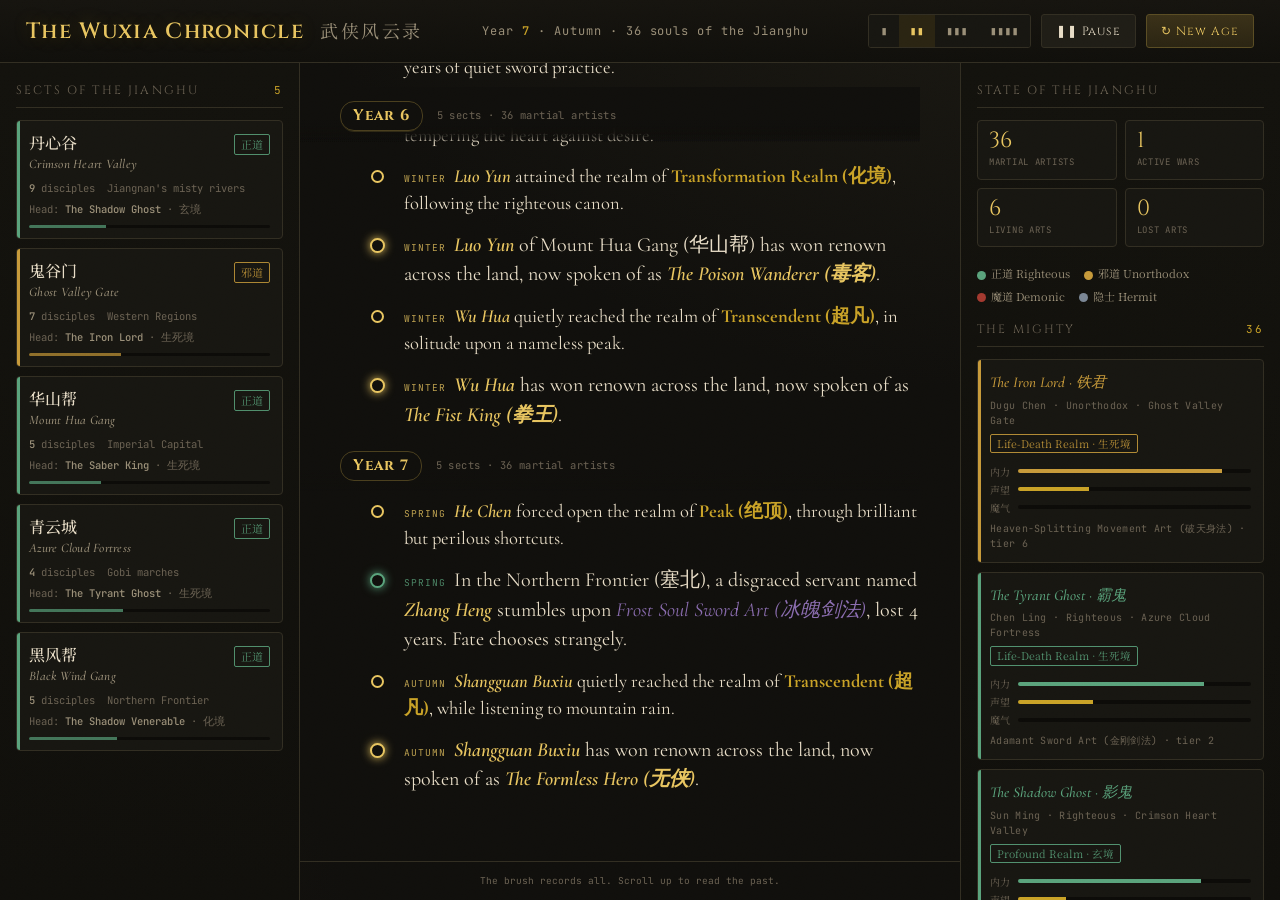
==== commit 3a646167: "Modularize wuxia chronicle" ====
--- a/the-murim-chronicle.html
+++ b/the-murim-chronicle.html
@@ -3,208 +3,20 @@
 <head>
 <meta charset="UTF-8">
 <meta name="viewport" content="width=device-width, initial-scale=1.0">
-<title>The Murim Chronicle — 무림풍운록</title>
+<title>The Wuxia Chronicle — 武侠风云录</title>
 <link rel="preconnect" href="https://fonts.googleapis.com">
 <link rel="preconnect" href="https://fonts.gstatic.com" crossorigin>
-<link href="https://fonts.googleapis.com/css2?family=Cinzel:wght@400;500;600;700&family=Cormorant+Garamond:ital,wght@0,400;0,500;0,600;1,400;1,500&family=Noto+Serif+KR:wght@400;500;600;700&family=JetBrains+Mono:wght@400;500&display=swap" rel="stylesheet">
-<style>
-  :root{
-    --ink:#e8ddc7;
-    --ink-dim:#9a8f78;
-    --ink-faint:#6b6253;
-    --paper:#100f0c;
-    --paper-2:#171611;
-    --paper-3:#1f1d16;
-    --line:#322e22;
-    --gold:#c9a227;
-    --gold-bright:#e8c560;
-    --jade:#5aa37c;
-    --blood:#a3392f;
-    --azure:#5a7fa3;
-    --violet:#8b6db0;
-    --jeongpa:#5aa37c;     /* orthodox  */
-    --sapa:#c79a3a;        /* unorthodox*/
-    --magyo:#a3392f;       /* demonic   */
-    --eunja:#7a8694;       /* recluse   */
-  }
-  *{box-sizing:border-box;margin:0;padding:0}
-  html,body{height:100%}
-  body{
-    background:
-      radial-gradient(1200px 800px at 80% -10%, #1c1a13 0%, transparent 60%),
-      radial-gradient(900px 700px at -10% 110%, #1a1410 0%, transparent 55%),
-      var(--paper);
-    color:var(--ink);
-    font-family:'Cormorant Garamond',serif;
-    font-size:18px;
-    line-height:1.5;
-    overflow:hidden;
-  }
-  body::before{
-    content:"";
-    position:fixed;inset:0;pointer-events:none;z-index:9999;
-    background-image:url("data:image/svg+xml,%3Csvg xmlns='http://www.w3.org/2000/svg' width='120' height='120'%3E%3Cfilter id='n'%3E%3CfeTurbulence type='fractalNoise' baseFrequency='0.85' numOctaves='3' stitchTiles='stitch'/%3E%3C/filter%3E%3Crect width='100%25' height='100%25' filter='url(%23n)' opacity='0.035'/%3E%3C/svg%3E");
-    mix-blend-mode:overlay;
-  }
-
-  .app{display:grid;grid-template-columns:300px 1fr 320px;height:100vh}
-
-  /* ============ HEADER ============ */
-  .topbar{
-    grid-column:1 / -1;
-    display:flex;align-items:center;justify-content:space-between;
-    padding:14px 26px;
-    border-bottom:1px solid var(--line);
-    background:linear-gradient(180deg,#16140f,#100f0b);
-  }
-  .brand{display:flex;align-items:baseline;gap:16px}
-  .brand h1{
-    font-family:'Cinzel',serif;font-weight:600;font-size:22px;
-    letter-spacing:.06em;color:var(--gold-bright);
-    text-shadow:0 0 18px rgba(201,162,39,.25);
-  }
-  .brand .kr{font-family:'Noto Serif KR',serif;color:var(--ink-dim);font-size:18px;letter-spacing:.14em}
-  .era{font-family:'JetBrains Mono',monospace;font-size:12px;color:var(--ink-dim);letter-spacing:.08em}
-  .era b{color:var(--gold);font-weight:500}
-
-  .controls{display:flex;align-items:center;gap:10px}
-  button.ctl{
-    font-family:'Cinzel',serif;font-size:12px;letter-spacing:.08em;
-    background:var(--paper-3);color:var(--ink);
-    border:1px solid var(--line);border-radius:3px;
-    padding:8px 14px;cursor:pointer;transition:.15s;
-  }
-  button.ctl:hover{border-color:var(--gold);color:var(--gold-bright);background:#26231a}
-  button.ctl.primary{background:linear-gradient(180deg,#3a3118,#2a2412);border-color:#5a4d24;color:var(--gold-bright)}
-  button.ctl.primary:hover{box-shadow:0 0 16px rgba(201,162,39,.25)}
-  .speed{display:flex;border:1px solid var(--line);border-radius:3px;overflow:hidden}
-  .speed button{background:var(--paper-2);border:none;color:var(--ink-dim);font-family:'JetBrains Mono',monospace;font-size:12px;padding:8px 11px;cursor:pointer}
-  .speed button.on{background:#2a2412;color:var(--gold-bright)}
-
-  /* ============ PANELS ============ */
-  .panel{overflow-y:auto;padding:18px 16px}
-  .panel.left{border-right:1px solid var(--line);background:linear-gradient(180deg,#13120d,#100f0b)}
-  .panel.right{border-left:1px solid var(--line);background:linear-gradient(180deg,#13120d,#100f0b)}
-  .panel-title{
-    font-family:'Cinzel',serif;font-size:12px;letter-spacing:.18em;
-    color:var(--ink-faint);text-transform:uppercase;
-    padding-bottom:8px;margin-bottom:12px;border-bottom:1px solid var(--line);
-    display:flex;justify-content:space-between;align-items:center;
-  }
-  .panel-title .ct{font-family:'JetBrains Mono',monospace;color:var(--gold);font-size:11px}
-
-  .sect{
-    border:1px solid var(--line);border-radius:4px;padding:10px 12px;margin-bottom:9px;
-    background:var(--paper-2);cursor:pointer;transition:.15s;position:relative;overflow:hidden;
-  }
-  .sect:hover{border-color:#534a30;transform:translateX(2px)}
-  .sect::before{content:"";position:absolute;left:0;top:0;bottom:0;width:3px;background:var(--c)}
-  .sect.dead{opacity:.34;filter:grayscale(.6)}
-  .sect-head{display:flex;justify-content:space-between;align-items:baseline;gap:8px}
-  .sect-name{font-family:'Noto Serif KR',serif;font-weight:500;font-size:16px;color:var(--ink)}
-  .sect-name .en{display:block;font-family:'Cormorant Garamond',serif;font-size:13px;color:var(--ink-dim);font-style:italic;letter-spacing:.02em}
-  .sect-tier{font-family:'Noto Serif KR',serif;font-size:11px;color:var(--c);white-space:nowrap;border:1px solid var(--c);padding:1px 6px;border-radius:2px;opacity:.85}
-  .sect-meta{display:flex;gap:12px;margin-top:6px;font-family:'JetBrains Mono',monospace;font-size:10.5px;color:var(--ink-faint)}
-  .sect-meta b{color:var(--ink-dim);font-weight:500}
-  .pbar{height:3px;background:#0c0b08;border-radius:2px;margin-top:7px;overflow:hidden}
-  .pbar i{display:block;height:100%;background:var(--c);opacity:.7}
-
-  /* ============ CHRONICLE ============ */
-  .chronicle{display:flex;flex-direction:column;min-height:0}
-  .chron-scroll{flex:1;overflow-y:auto;padding:24px 40px 60px;position:relative}
-  .chron-scroll::before{
-    content:"";position:absolute;left:64px;top:0;bottom:0;width:1px;
-    background:linear-gradient(180deg,transparent,var(--line) 8%,var(--line) 92%,transparent);
-  }
-  .yearmark{
-    position:sticky;top:0;z-index:5;
-    display:flex;align-items:center;gap:14px;
-    padding:14px 0 10px;margin-left:-40px;padding-left:40px;
-    background:linear-gradient(180deg,var(--paper) 60%,transparent);
-  }
-  .yearmark .y{
-    font-family:'Cinzel',serif;font-weight:700;font-size:15px;color:var(--gold-bright);
-    background:var(--paper);padding:3px 12px;border:1px solid #4a3f1e;border-radius:14px;
-    letter-spacing:.05em;z-index:2;
-  }
-  .yearmark .ystat{font-family:'JetBrains Mono',monospace;font-size:10.5px;color:var(--ink-faint);letter-spacing:.04em}
-
-  .entry{
-    position:relative;padding:7px 0 7px 56px;margin-left:8px;
-    animation:rise .5s ease both;
-  }
-  @keyframes rise{from{opacity:0;transform:translateY(8px)}to{opacity:1;transform:translateY(0)}}
-  .entry::before{
-    content:"";position:absolute;left:23px;top:14px;width:9px;height:9px;border-radius:50%;
-    background:var(--paper);border:2px solid var(--dot,var(--ink-faint));z-index:2;
-  }
-  .entry .txt{font-size:18.5px;line-height:1.46;color:var(--ink)}
-  .entry .txt .nm{color:var(--gold-bright);font-weight:600;font-style:italic}
-  .entry .txt .sn{color:var(--azure);font-weight:500}
-  .entry .txt em.art{color:var(--violet);font-style:italic}
-  .entry .tag{
-    font-family:'JetBrains Mono',monospace;font-size:9.5px;letter-spacing:.1em;
-    text-transform:uppercase;color:var(--dot);opacity:.8;margin-right:8px;
-  }
-  .entry.major .txt{font-size:20px}
-  .entry.major::before{width:11px;height:11px;left:22px;box-shadow:0 0 10px var(--dot)}
-  .entry.epic{
-    background:linear-gradient(90deg,rgba(163,57,47,.08),transparent 70%);
-    border-left:2px solid var(--dot);margin-left:0;padding-left:64px;border-radius:0 4px 4px 0;
-  }
-  .entry.epic .txt{font-family:'Cormorant Garamond',serif;font-size:21px}
-
-  .c-found{--dot:var(--jade)} .c-break{--dot:var(--gold-bright)} .c-war{--dot:var(--blood)}
-  .c-death{--dot:var(--ink-faint)} .c-art{--dot:var(--violet)} .c-fall{--dot:#7a3030}
-  .c-rise{--dot:var(--gold-bright)} .c-corrupt{--dot:var(--magyo)} .c-duel{--dot:var(--azure)}
-  .c-lost{--dot:var(--eunja)} .c-found2{--dot:var(--jade)} .c-threat{--dot:#d14b3a}
-  .c-peace{--dot:var(--jade)} .c-lineage{--dot:var(--sapa)}
-
-  /* ============ FIGURES ============ */
-  .figcard{
-    border:1px solid var(--line);border-radius:4px;padding:11px 12px;margin-bottom:9px;
-    background:var(--paper-2);position:relative;overflow:hidden;
-  }
-  .figcard::before{content:"";position:absolute;left:0;top:0;bottom:0;width:3px;background:var(--c)}
-  .fig-name{font-family:'Cinzel',serif;font-size:15px;color:var(--ink);font-weight:500}
-  .fig-alias{font-style:italic;color:var(--c);font-size:15px;font-family:'Cormorant Garamond',serif}
-  .fig-sub{font-family:'JetBrains Mono',monospace;font-size:10px;color:var(--ink-faint);margin-top:3px;letter-spacing:.03em}
-  .fig-realm{display:inline-block;font-family:'Noto Serif KR',serif;font-size:10.5px;color:var(--c);border:1px solid var(--c);padding:1px 6px;border-radius:2px;margin-top:6px;opacity:.88}
-  .fig-bars{margin-top:8px;display:grid;grid-template-columns:auto 1fr;gap:3px 8px;align-items:center}
-  .fig-bars span{font-family:'Noto Serif KR',serif;font-size:10px;color:var(--ink-faint)}
-  .mini{height:4px;background:#0c0b08;border-radius:2px;overflow:hidden}
-  .mini i{display:block;height:100%}
-
-  .stat-grid{display:grid;grid-template-columns:1fr 1fr;gap:8px;margin-bottom:18px}
-  .stat{border:1px solid var(--line);border-radius:4px;padding:9px 11px;background:var(--paper-2)}
-  .stat .v{font-family:'Cinzel',serif;font-size:22px;color:var(--gold-bright);line-height:1}
-  .stat .l{font-family:'JetBrains Mono',monospace;font-size:9px;color:var(--ink-faint);letter-spacing:.08em;text-transform:uppercase;margin-top:4px}
-
-  .legend{display:flex;flex-wrap:wrap;gap:6px 14px;margin-bottom:16px;font-family:'Noto Serif KR',serif;font-size:11px;color:var(--ink-dim)}
-  .legend i{display:inline-block;width:9px;height:9px;border-radius:50%;margin-right:5px;vertical-align:middle}
-
-  ::-webkit-scrollbar{width:9px;height:9px}
-  ::-webkit-scrollbar-track{background:transparent}
-  ::-webkit-scrollbar-thumb{background:#2a271d;border-radius:5px;border:2px solid var(--paper)}
-  ::-webkit-scrollbar-thumb:hover{background:#3a3526}
-
-  .footer-note{font-family:'JetBrains Mono',monospace;font-size:9.5px;color:var(--ink-faint);text-align:center;padding:12px;border-top:1px solid var(--line)}
-
-  @media (max-width:1100px){
-    .app{grid-template-columns:1fr}
-    .panel.left,.panel.right{display:none}
-  }
-</style>
+<link href="https://fonts.googleapis.com/css2?family=Cinzel:wght@400;500;600;700&family=Cormorant+Garamond:ital,wght@0,400;0,500;0,600;1,400;1,500&family=Noto+Serif+SC:wght@400;500;600;700&family=JetBrains+Mono:wght@400;500&display=swap" rel="stylesheet">
+<link rel="stylesheet" href="wuxia-style.css">
 </head>
 <body>
 <div class="app">
-
   <div class="topbar">
     <div class="brand">
-      <h1>The Murim Chronicle</h1>
-      <span class="kr">무림풍운록</span>
+      <h1>The Wuxia Chronicle</h1>
+      <span class="zh">武侠风云录</span>
     </div>
-    <div class="era" id="era">Year <b id="yr">1</b> · <span id="season">Spring</span> · <span id="alive">0</span> souls of the Murim</div>
+    <div class="era" id="era">Year <b id="yr">1</b> · <span id="season">Spring</span> · <span id="alive">0</span> souls of the Jianghu</div>
     <div class="controls">
       <div class="speed" id="speed">
         <button data-s="900">▮</button>
@@ -218,7 +30,7 @@
   </div>
 
   <aside class="panel left">
-    <div class="panel-title">Sects of the Murim <span class="ct" id="sectct">0</span></div>
+    <div class="panel-title">Sects of the Jianghu <span class="ct" id="sectct">0</span></div>
     <div id="sectlist"></div>
   </aside>
 
@@ -228,7 +40,7 @@
   </main>
 
   <aside class="panel right">
-    <div class="panel-title">State of the Murim</div>
+    <div class="panel-title">State of the Jianghu</div>
     <div class="stat-grid">
       <div class="stat"><div class="v" id="s-fig">0</div><div class="l">Martial Artists</div></div>
       <div class="stat"><div class="v" id="s-war">0</div><div class="l">Active Wars</div></div>
@@ -236,718 +48,16 @@
       <div class="stat"><div class="v" id="s-lost">0</div><div class="l">Lost Arts</div></div>
     </div>
     <div class="legend">
-      <span><i style="background:var(--jeongpa)"></i>정파 Orthodox</span>
-      <span><i style="background:var(--sapa)"></i>사파 Unorthodox</span>
-      <span><i style="background:var(--magyo)"></i>마교 Demonic</span>
-      <span><i style="background:var(--eunja)"></i>은자 Recluse</span>
+      <span><i style="background:var(--righteous)"></i>正道 Righteous</span>
+      <span><i style="background:var(--unorthodox)"></i>邪道 Unorthodox</span>
+      <span><i style="background:var(--demonic)"></i>魔道 Demonic</span>
+      <span><i style="background:var(--hermit)"></i>隐士 Hermit</span>
     </div>
     <div class="panel-title">The Mighty <span class="ct" id="figct">0</span></div>
     <div id="figlist"></div>
   </aside>
-
 </div>
-
-<script>
-"use strict";
-/* =====================================================================
-   THE MURIM CHRONICLE — 무림풍운록
-   A deterministic, no-player Korean-murim simulation.
-   Layering: seeded core · per-season controller · DOM runner.
-   ===================================================================== */
-
-/* ---------- seeded RNG (mulberry32) ---------- */
-function makeRNG(seed){
-  let a = seed >>> 0;
-  return function(){
-    a |= 0; a = a + 0x6D2B79F5 | 0;
-    let t = Math.imul(a ^ a >>> 15, 1 | a);
-    t = t + Math.imul(t ^ t >>> 7, 61 | t) ^ t;
-    return ((t ^ t >>> 14) >>> 0) / 4294967296;
-  };
-}
-let rng = makeRNG(Date.now() & 0xffffffff);
-const rand = ()=>rng();
-const ri = (lo,hi)=>Math.floor(rand()*(hi-lo+1))+lo;
-const pick = arr=>arr[Math.floor(rand()*arr.length)];
-const chance = p=>rand()<p;
-const clamp = (v,lo,hi)=>Math.max(lo,Math.min(hi,v));
-const cap = s=>s.charAt(0).toUpperCase()+s.slice(1);
-
-/* ---------- Korean name & flavour data ---------- */
-const SURNAMES = ["Kim","Lee","Park","Choi","Jung","Kang","Cho","Yoon","Jang","Lim","Han","Oh","Seo","Shin","Kwon","Hwang","Ahn","Song","Yoo","Hong","Baek","Heo","Nam","Moon","Yang","Bae","Ko","No","Sim","Jeon"];
-const CLAN_SURNAMES = ["Namgung","Jegal","Dang","Moyong","Hwangbo","Sima","Dokgo","Seonu"]; // sino-Korean martial clans
-const GIVEN = ["Mu-jin","Cheon","Ho","Jin","Woon","Hyuk","Seol","Yeon","Rin","Hwi","Gang","Tae-ho","Jun","Hye-rin","Soo","Min","Seong","Hyun","Woo","Jae","Yul","Cheol","Baek","Ryeon","Dae","Gyeom","Sa-hyeon","Ui","Beom","Sang","Eun","Yeo-wol","Ha-rin","Mu-gak","Seo-rin"];
-
-/* byeolho (별호) builder — prefix + suffix, with hangul + meaning */
-const BH_PRE = [
-  ["Hyeol","혈","Blood"],["Geom","검","Sword"],["Do","도","Saber"],["Gwon","권","Fist"],
-  ["Bing","빙","Ice"],["Hwa","화","Fire"],["Noe","뇌","Thunder"],["Gwi","귀","Ghost"],
-  ["Ma","마","Demon"],["Cheon","천","Heaven"],["Pae","패","Tyrant"],["Gwang","광","Mad"],
-  ["Dok","독","Poison"],["Eum","음","Shadow"],["Cheong","청","Azure"],["Baek","백","White"],
-  ["Geum","금","Golden"],["Cheol","철","Iron"],["Mu","무","Formless"],["Jeol","절","Severing"]
-];
-const BH_SUF = [
-  ["sin","신","God"],["wang","왕","King"],["jon","존","Venerable"],["ma","마","Demon"],
-  ["gwi","귀","Ghost"],["hyeop","협","Hero"],["gun","군","Lord"],["gaek","객","Wanderer"],
-  ["seon","선","Immortal"],["gwon","권","Fist"],["geom","검","Blade"]
-];
-
-/* sect name builder */
-const SECT_PRE = [
-  ["Cheongun","청운","Azure Cloud"],["Hwasan","화산","Mount Hwa"],["Cheongeom","천검","Heaven Sword"],
-  ["Hyeolcheon","혈천","Blood Heaven"],["Mandok","만독","Myriad Poison"],["Irwol","일월","Sun-Moon"],
-  ["Cheonryong","천룡","Heaven Dragon"],["Bingbaek","빙백","Frost-White"],["Heukpung","흑풍","Black Wind"],
-  ["Jaha","자하","Purple Mist"],["Gwangnoe","광뢰","Roaring Thunder"],["Mugeuk","무극","Limitless"],
-  ["Dansim","단심","Crimson Heart"],["Nakseong","낙성","Falling Star"],["Gwigok","귀곡","Ghost Valley"],
-  ["Cheolhyeol","철혈","Iron Blood"],["Odok","오독","Five Poison"],["Maehwa","매화","Plum Blossom"],
-  ["Sammun","삼문","Triple Gate"],["Geummun","금문","Golden Gate"],["Seolhwa","설화","Snowfire"],
-  ["Buljimun","불지","Buddha's Will"]
-];
-const SECT_SUF = [
-  ["pa","파","Sect"],["sega","세가","Clan"],["sega","세가","Clan"],["mun","문","Gate"],
-  ["gyo","교","Cult"],["bang","방","Gang"],["gok","곡","Valley"],["jang","장","Manor"],
-  ["seong","성","Fortress"],["gung","궁","Palace"],["dan","단","Order"]
-];
-
-const ART_PRE = [
-  ["Cheonma","천마","Heavenly Demon"],["Taegeuk","태극","Supreme Polarity"],["Maehwa","매화","Plum Blossom"],
-  ["Guyang","구양","Nine Yang"],["Heupseong","흡성","Star-Devouring"],["Hyeolma","혈마","Blood Demon"],
-  ["Jaha","자하","Purple Mist"],["Bukmyeong","북명","Northern Abyss"],["Musang","무상","Formless"],
-  ["Pacheon","파천","Heaven-Splitting"],["Myeoljeol","멸절","Annihilation"],["Bingbaek","빙백","Frost-White"],
-  ["Cheonnoe","천뢰","Heaven's Thunder"],["Mangeuk","만극","Ten Thousand Ends"],["Geumgang","금강","Adamant"]
-];
-const ART_SUF = [
-  ["Singong","신공","Divine Art"],["Geombeop","검법","Sword Art"],["Dobeop","도법","Saber Art"],
-  ["Gwonbeop","권법","Fist Art"],["Jangbeop","장법","Palm Art"],["Simbeop","심법","Heart Method"],
-  ["Bobeop","보법","Step Method"],["Jibeop","지법","Finger Art"],["Sinbeop","신법","Movement Art"]
-];
-
-const REGIONS = ["the Central Plains (중원)","the Southern Marches","the Sacheon basin","the Frostbound North","the Misted East","the Demonic Frontier (새외)","the Imperial Capital","the Jade Coast","the Ten-Thousand Peaks","the Bleak Steppe"];
-const WAR_NAMES = [
-  ["the Great Orthodox-Demon War","정마대전"],["the Blood Calamity","무림혈겁"],
-  ["the Ten-Year War","십년대전"],["the Struggle for Supremacy","천하쟁패"],
-  ["the Demonic Cult Rebellion","마교의 난"],["the Great Unorthodox Chaos","사파대란"],
-  ["the War of Drawn Sabers","발도지란"],["the Schism of the Nine Sects","구파분란"]
-];
-
-/* alignment / faction bands */
-const ALIGN = {
-  orthodox:{key:"orthodox",label:"Orthodox",kr:"정파",c:"var(--jeongpa)"},
-  unorthodox:{key:"unorthodox",label:"Unorthodox",kr:"사파",c:"var(--sapa)"},
-  demonic:{key:"demonic",label:"Demonic",kr:"마교",c:"var(--magyo)"},
-  recluse:{key:"recluse",label:"Recluse",kr:"은자",c:"var(--eunja)"}
-};
-
-/* the Korean murim cultivation ladder (무공 경지) */
-const REALMS = ["Third-Rate","Second-Rate","First-Rate","Peak","Transcendent","Form Realm","Profound Realm","Life-Death Realm","Nature Realm"];
-const REALM_KR = ["삼류","이류","일류","절정","초절정","화경","현경","생사경","자연경"];
-const APEX = REALMS.length-1; // Nature Realm
-
-const PATH_FLAVOR = {
-  orthodox:{verb:"attained",via:["through disciplined meditation","by tempering the heart against desire","following the righteous canon","after a decade of ascetic refinement"]},
-  unorthodox:{verb:"forced open",via:["by absorbing a rival's naegong","through ingenious but forbidden shortcuts","at the cost of a shortened life","with a pill of dubious origin"]},
-  demonic:{verb:"seized",via:["by devouring the energy of the slain","through the blood of a hundred enemies","at the price of their remaining humanity","by feeding the demonic art within"]},
-  recluse:{verb:"quietly reached",via:["in solitude upon a nameless peak","having forgotten the affairs of men","while listening to the mountain rain","after a lifetime of stillness"]}
-};
-
-/* =====================================================================
-   STATE & ENTITIES
-   ===================================================================== */
-let STATE;
-function newId(){ return STATE.idc++; }
-
-function makeName(){
-  if(chance(.22)) return pick(CLAN_SURNAMES)+" "+pick(GIVEN);
-  return pick(SURNAMES)+" "+pick(GIVEN);
-}
-function makeByeolho(){
-  const p=pick(BH_PRE), s=pick(BH_SUF);
-  return { roman: p[0]+s[0], kr: p[1]+s[1], en: "the "+p[2]+" "+s[2] };
-}
-function makeSectName(align){
-  const p=pick(SECT_PRE);
-  let s;
-  // demonic houses lean toward 교(Cult); clans use 세가
-  if(align==="demonic") s = chance(.5)? ["gyo","교","Cult"] : pick(SECT_SUF);
-  else s = pick(SECT_SUF);
-  return { roman:p[0]+s[0], kr:p[1]+s[1], en:p[2]+" "+s[2] };
-}
-function makeArtName(){
-  const p=pick(ART_PRE), s=pick(ART_SUF);
-  return { roman:p[0]+" "+s[0], kr:p[1]+s[1], en:p[2]+" "+s[2] };
-}
-
-function makeArt(align){
-  const nm = makeArtName();
-  return {
-    id:newId(), kind:"art",
-    name:nm.en, kr:nm.kr, roman:nm.roman,
-    tier: ri(2,6),
-    align,
-    corruption: align==="demonic"? ri(35,70) : align==="unorthodox"? ri(15,40) : ri(0,12),
-    lost:false, dormant:false,
-    holders:0, origin:STATE.year, lostYear:null,
-    lostHolder:null
-  };
-}
-
-function makeFigure(opts={}){
-  const align = opts.align || pick(["orthodox","orthodox","unorthodox","demonic","recluse"]);
-  const talent = opts.talent!=null?opts.talent:ri(20,80);
-  const f={
-    id:newId(), kind:"fig",
-    name: opts.name||makeName(),
-    byeolho:null,
-    align, talent,
-    realm: opts.realm!=null?opts.realm:0,
-    progress: rand()*40,
-    age: opts.age!=null?opts.age:ri(14,22),
-    lifespan:0, power:0,
-    fame: opts.fame||ri(0,8),
-    alignmentDrift: align==="demonic"?ri(40,65):align==="unorthodox"?ri(20,40):ri(0,15),
-    sect: opts.sect||null,
-    art: opts.art||null,
-    master: opts.master||null,
-    lineage: opts.lineage||null,
-    alive:true, born:STATE.year,
-    isThreat:false, namedAt:null,
-    grudges:[]
-  };
-  recomputeLife(f); recomputePower(f);
-  return f;
-}
-function recomputeLife(f){
-  let base = 58 + f.realm*22 + Math.floor(f.talent/4);
-  if(f.align==="demonic") base -= 18;
-  if(f.align==="recluse") base += 30;
-  f.lifespan = base;
-}
-function recomputePower(f){
-  let p = f.realm*100 + f.progress + f.talent*1.5;
-  if(f.art) p += f.art.tier*30;
-  f.power = Math.round(p);
-}
-
-function makeSect(opts={}){
-  const align = opts.align || pick(["orthodox","orthodox","orthodox","unorthodox","demonic","recluse"]);
-  const nm = makeSectName(align);
-  return {
-    id:newId(), kind:"sect",
-    name:nm.en, kr:nm.kr, roman:nm.roman,
-    align,
-    region: opts.region||pick(REGIONS),
-    founded:STATE.year,
-    prestige: opts.prestige!=null?opts.prestige:ri(25,55),
-    members:[],
-    signatureArt:null,
-    alive:true, deadYear:null,
-    atWarWith:[]
-  };
-}
-
-/* =====================================================================
-   CHRONICLE REFERENCES
-   ===================================================================== */
-function ref(f){
-  if(!f) return "an unknown";
-  if(f.byeolho && f.namedAt!=null) return `<span class="nm">${cap(f.byeolho.en)} (${f.byeolho.kr})</span>`;
-  return `<span class="nm">${f.name}</span>`;
-}
-function plainRef(f){ return `<span class="nm">${f.name}</span>`; }
-function sref(s){ return s? `<span class="sn">${s.name} (${s.kr})</span>` : "a vanished house"; }
-function aref(a){ return a? `<em class="art">${a.name} (${a.kr})</em>` : "a forgotten art"; }
-
-function chron(cls, html, level){
-  STATE.log.push({year:STATE.year, season:STATE.season, cls, html, level:level||"normal"});
-  STATE.dirtyLog=true;
-}
-
-/* =====================================================================
-   GENESIS
-   ===================================================================== */
-function genesis(seed){
-  rng = makeRNG(seed>>>0);
-  STATE = {
-    idc:1, year:1, season:0, seasonNames:["Spring","Summer","Autumn","Winter"],
-    figures:[], sects:[], arts:[],
-    log:[], dirtyLog:true, dirtyPanels:true,
-    activeWars:[], threatActive:false, seed
-  };
-
-  const nArt = ri(5,7);
-  for(let i=0;i<nArt;i++) STATE.arts.push(makeArt(pick(["orthodox","orthodox","unorthodox","demonic"])));
-
-  const nSect = ri(5,7);
-  for(let i=0;i<nSect;i++){
-    const s = makeSect();
-    STATE.sects.push(s);
-    const cand = STATE.arts.filter(a=>!a.lost && a.align===s.align);
-    s.signatureArt = cand.length? pick(cand) : pick(STATE.arts);
-    s.signatureArt.holders++;
-    for(let j=0;j<ri(3,5);j++){
-      const f=makeFigure({align:s.align,sect:s,art:s.signatureArt,realm:ri(2,4),age:ri(28,55)});
-      s.members.push(f.id); STATE.figures.push(f);
-    }
-    const founder=makeFigure({align:s.align,sect:s,art:s.signatureArt,realm:ri(4,6),age:ri(48,70),talent:ri(55,90)});
-    maybeName(founder, true);
-    s.members.push(founder.id); STATE.figures.push(founder);
-    const head = s.align==="demonic"?"Cult Master (교주)": s.align==="orthodox"?"Sect Master (장문인)":"Lord";
-    chron("c-found", `${sref(s)} is founded in ${s.region} by ${ref(founder)}, ${head} of the house, who wields ${aref(s.signatureArt)}.`, "major");
-  }
-  for(let i=0;i<ri(3,6);i++){
-    const f=makeFigure({align:pick(["recluse","unorthodox","orthodox"]),realm:ri(1,3),age:ri(20,40)});
-    STATE.figures.push(f);
-  }
-  chron("c-peace", `The Murim stirs awake. ${STATE.sects.length} great houses stand across the Gangho, and the rivers and lakes brim with ambition.`, "epic");
-}
-
-/* =====================================================================
-   HELPERS
-   ===================================================================== */
-const aliveFigs = ()=>STATE.figures.filter(f=>f.alive);
-const aliveSects = ()=>STATE.sects.filter(s=>s.alive);
-const figById = id=>STATE.figures.find(f=>f.id===id);
-
-function maybeName(f, force){
-  if(f.namedAt!=null) return;
-  if(force || (f.realm>=3 && f.fame>=14)){
-    f.byeolho = makeByeolho();
-    f.namedAt = STATE.year;
-    chron("c-rise", `${plainRef(f)}${f.sect?" of "+f.sect.name+" ("+f.sect.kr+")":""} has won renown across the land, now spoken of as <span class="nm">${cap(f.byeolho.en)} (${f.byeolho.kr})</span>.`, "major");
-  }
-}
-
-function alignShift(f, amount, reason){
-  const before = f.align;
-  f.alignmentDrift = clamp(f.alignmentDrift + amount, 0, 100);
-  let na;
-  if(f.alignmentDrift>=72) na="demonic";
-  else if(f.alignmentDrift>=42) na="unorthodox";
-  else if(f.alignmentDrift<=10 && f.align!=="recluse") na="orthodox";
-  else na=f.align;
-  if(na!==before && f.align!=="recluse"){
-    f.align=na;
-    if(na==="demonic"){
-      chron("c-corrupt", `${ref(f)} has fallen to the Demonic Path (마도)${reason?" — "+reason:""}. The energy about them turns cold and ravenous.`, "major");
-    } else if(na==="unorthodox" && before==="orthodox"){
-      chron("c-corrupt", `${ref(f)} forsakes the orthodox canon for unorthodox methods${reason?" after "+reason:""}.`, "normal");
-    }
-    recomputeLife(f);
-  }
-}
-
-/* =====================================================================
-   TICK SYSTEMS — one season per tick, four ticks per year
-   ===================================================================== */
-function tick(){
-  STATE.season++;
-  if(STATE.season>3){ STATE.season=0; STATE.year++; }
-  const yearTurn = STATE.season===0;
-
-  sysCultivation();
-  sysFame();
-  if(yearTurn){
-    sysAging();
-    sysRecruitment();
-    sysArtRefinement();
-    sysRivalryAndWar();
-    sysCorruptionAndThreat();
-    sysLostAndFound();
-    sysSectFortune();
-    sysHeroicArcs();
-  }
-  STATE.dirtyPanels=true;
-}
-
-function sysCultivation(){
-  for(const f of aliveFigs()){
-    if(f.realm>=APEX){ f.progress=100; continue; }
-    let gain = (f.talent/30) + rand()*4;
-    if(f.align==="demonic") gain*=1.25;
-    if(f.align==="recluse") gain*=0.8;
-    if(f.sect) gain*=1.1;
-    f.progress += gain;
-    if(f.progress>=100){
-      f.progress=0; f.realm++;
-      recomputeLife(f); recomputePower(f);
-      f.fame += 3 + f.realm;
-      const fl=PATH_FLAVOR[f.align];
-      if(f.realm>=3){
-        const lvl = f.realm>=6?"major":"normal";
-        chron("c-break", `${ref(f)} ${fl.verb} the realm of <b style="color:var(--gold)">${REALMS[f.realm]} (${REALM_KR[f.realm]})</b>, ${pick(fl.via)}.`, lvl);
-      }
-      maybeName(f);
-      if(f.realm===APEX){
-        chron("c-break", `Heaven itself takes notice: ${ref(f)} has touched the <b style="color:var(--gold-bright)">Nature Realm (자연경)</b>, the apex no mortal is meant to reach.`, "epic");
-      }
-    }
-  }
-}
-
-function sysFame(){
-  for(const f of aliveFigs()){
-    if(chance(.04)){ f.fame += rand()*2; maybeName(f); }
-  }
-}
-
-function sysAging(){
-  for(const f of aliveFigs()){
-    f.age++;
-    const over = f.age - f.lifespan;
-    let deathP = over>0 ? 0.18 + over*0.05 : (f.age>f.lifespan-10? 0.02:0.004);
-    if(f.align==="demonic") deathP+=0.01;
-    if(chance(deathP)) killFigure(f, "passes from the world, their naegong returning to heaven and earth");
-  }
-}
-
-function killFigure(f, why){
-  f.alive=false; f.diedYear=STATE.year;
-  if(f.sect){ f.sect.members=f.sect.members.filter(id=>id!==f.id); }
-  if(f.art) f.art.holders=Math.max(0,f.art.holders-1);
-  if(f.namedAt!=null || f.realm>=4){
-    const lvl = f.realm>=6? "major":"normal";
-    chron("c-death", `${ref(f)}${f.sect?" of "+f.sect.name:""} ${why}. ${f.realm>=6?"An age ends with them.":""}`, lvl);
-    if(f.isThreat){
-      STATE.threatActive=false;
-      chron("c-peace", `With the fall of the Heavenly Demon, the Murim exhales. Yet ${aref(f.art)} was never recovered...`, "major");
-      if(f.art){ f.art.dormant=true; f.art.lostHolder=f.name; }
-    }
-  }
-}
-
-function sysRecruitment(){
-  for(const s of aliveSects()){
-    const living = s.members.map(figById).filter(x=>x&&x.alive);
-    if(living.length<3){
-      for(let i=0;i<ri(1,2);i++){
-        const f=makeFigure({align:s.align,sect:s,art:s.signatureArt,realm:0,age:ri(13,18),talent:ri(15,70)});
-        s.members.push(f.id); STATE.figures.push(f);
-        if(s.signatureArt) s.signatureArt.holders++;
-      }
-    } else if(chance(.35) && living.length<14){
-      const master = pick(living.filter(x=>x.realm>=3)) || pick(living);
-      const f=makeFigure({align:s.align,sect:s,art:s.signatureArt,realm:0,age:ri(12,17),talent:ri(15,75),master:master?master.id:null});
-      s.members.push(f.id); STATE.figures.push(f);
-      if(s.signatureArt) s.signatureArt.holders++;
-      if(f.talent>=68){
-        chron("c-lineage", `A prodigy named ${plainRef(f)} is taken in by ${sref(s)}; the elders whisper of a rare innate root.`, "normal");
-      }
-    }
-  }
-}
-
-function sysArtRefinement(){
-  for(const a of STATE.arts){
-    if(a.lost||a.dormant) continue;
-    const masters = aliveFigs().filter(f=>f.art===a && f.realm>=5);
-    if(masters.length && chance(.12) && a.tier<9){
-      a.tier++;
-      const m=pick(masters);
-      const ord=["","first","second","third","fourth","fifth","sixth","seventh","eighth","ninth"][a.tier];
-      chron("c-art", `${ref(m)} comprehends a higher layer of ${aref(a)}, refining it to its ${ord} stratum.`, a.tier>=7?"major":"normal");
-    }
-  }
-}
-
-function sysRivalryAndWar(){
-  const sects=aliveSects();
-  for(const w of [...STATE.activeWars]){
-    w.years++;
-    const A=STATE.sects.find(s=>s.id===w.a), B=STATE.sects.find(s=>s.id===w.b);
-    if(!A||!B||!A.alive||!B.alive){ endWar(w,A,B); continue; }
-    const pa=sectMight(A), pb=sectMight(B);
-    if(chance(.5)) battle(A,B,pa,pb,w);
-    if(w.years>=2 && (chance(.3)||Math.abs(pa-pb)>pa*0.6)){
-      const winner=pa>=pb?A:B, loser=pa>=pb?B:A;
-      endWar(w,A,B,winner,loser);
-    }
-  }
-  if(sects.length>=2 && STATE.activeWars.length<2 && chance(.22)){
-    const a=pick(sects); let b=pick(sects); let g=0; while(b===a&&g++<5) b=pick(sects);
-    if(a!==b && !warExists(a,b)){
-      const enemyPaths=(a.align==="demonic"&&b.align==="orthodox")||(a.align==="orthodox"&&b.align==="demonic");
-      if(enemyPaths || chance(.4)){
-        const wn=pick(WAR_NAMES);
-        const w={a:a.id,b:b.id,name:wn[0],kr:wn[1],years:0,start:STATE.year};
-        STATE.activeWars.push(w);
-        a.atWarWith.push(b.id); b.atWarWith.push(a.id);
-        const cause = enemyPaths? "the orthodox cannot abide the demonic" :
-          pick(["a stolen manual","an assassinated elder","a contested mountain","an old blood-debt","a marriage betrayed","a duel gone wrong"]);
-        chron("c-war", `${pick(["Banners rise","War drums sound","Blood is sworn"])}: ${sref(a)} and ${sref(b)} fall into open war — ${w.name} (${w.kr}) — over ${cause}.`, "major");
-      }
-    }
-  }
-}
-function sectMight(s){ return s.members.map(figById).filter(x=>x&&x.alive).reduce((t,f)=>t+f.power,0)+s.prestige*5; }
-function warExists(a,b){ return STATE.activeWars.some(w=>(w.a===a.id&&w.b===b.id)||(w.a===b.id&&w.b===a.id)); }
-function topMember(s){ const m=s.members.map(figById).filter(x=>x&&x.alive).sort((a,b)=>b.power-a.power); return m[0]||null; }
-function battle(A,B,pa,pb,w){
-  const winner=pa>=pb?A:B, loser=pa>=pb?B:A;
-  const victims=loser.members.map(figById).filter(x=>x&&x.alive);
-  if(victims.length>1 && chance(.6)){
-    const v=pick(victims.sort((x,y)=>x.power-y.power).slice(0,Math.ceil(victims.length/2)));
-    if(v) killFigure(v, `falls in battle during ${w.name} (${w.kr})`);
-  }
-  const cA=topMember(winner), cB=topMember(loser);
-  if(cA&&cB&&chance(.25)){
-    chron("c-duel", `At the height of ${w.name}, ${ref(cA)} crosses blades with ${ref(cB)} — ${pick(["a clash that splits the very air","three hundred exchanges beneath a bleeding moon","steel and naegong until the river ran red"])}.`, "normal");
-  }
-}
-function endWar(w,A,B,winner,loser){
-  STATE.activeWars=STATE.activeWars.filter(x=>x!==w);
-  if(A) A.atWarWith=A.atWarWith.filter(id=>!B||id!==B.id);
-  if(B) B.atWarWith=B.atWarWith.filter(id=>!A||id!==A.id);
-  if(winner&&loser){
-    winner.prestige += ri(8,18); loser.prestige -= ri(15,30);
-    chron("c-war", `${w.name} (${w.kr}) ends. ${sref(winner)} stands victorious; ${sref(loser)} is broken and humbled.`, "major");
-    if(loser.prestige<=8 || chance(.4)) dissolveSect(loser, `shattered in ${w.name}`);
-  }
-}
-function dissolveSect(s, why){
-  if(!s.alive) return;
-  s.alive=false; s.deadYear=STATE.year;
-  const surv=s.members.map(figById).filter(x=>x&&x.alive);
-  for(const f of surv){ f.sect=null; if(chance(.3)&&f.align==="orthodox") f.align="unorthodox"; }
-  chron("c-fall", `${sref(s)} is ${why}; its disciples scatter into the Gangho, its halls left to the crows.`, "major");
-  if(s.signatureArt && s.signatureArt.holders<=1 && chance(.5)){
-    loseArt(s.signatureArt, `buried in the ruin of ${s.name}`);
-  }
-}
-
-function sysCorruptionAndThreat(){
-  for(const f of aliveFigs()){
-    if(f.align!=="recluse"){
-      let drift=0;
-      if(f.art && f.art.corruption>30) drift += rand()*1.5;
-      if(f.grudges.length) drift += rand()*1.2;
-      if(STATE.activeWars.length) drift += rand()*0.6;
-      if(drift>0) alignShift(f, drift);
-    }
-    if(!STATE.threatActive && f.align==="demonic" && f.realm>=7 && f.alignmentDrift>=85 && chance(.4)){
-      f.isThreat=true; STATE.threatActive=true;
-      maybeName(f);
-      chron("c-threat", `A shadow falls over all under heaven: ${ref(f)} ascends as the <b style="color:var(--blood)">Heavenly Demon (천마)</b> and declares the old order finished. ${f.lineage?`Heir to ${f.lineage}, `:""}the Murim trembles.`, "epic");
-    }
-  }
-  if(STATE.threatActive){
-    const threat = aliveFigs().find(f=>f.isThreat);
-    if(threat && chance(.35)){
-      const heroes = aliveFigs().filter(f=>f.align!=="demonic" && f.realm>=5 && f!==threat);
-      if(heroes.length>=2){
-        const champ = heroes.sort((a,b)=>b.power-a.power)[0];
-        if(champ.power > threat.power*0.85 && chance(.5)){
-          killFigure(threat, `is at last cut down by ${champ.byeolho?cap(champ.byeolho.en):champ.name} and the orthodox alliance (무림맹)`);
-          champ.fame+=20; maybeName(champ);
-          chron("c-rise", `${ref(champ)} is hailed across the Murim as the hero who slew the Heavenly Demon.`, "major");
-        } else {
-          killFigure(champ, `is slain confronting the Heavenly Demon`);
-        }
-      }
-    }
-  }
-}
-
-function sysLostAndFound(){
-  for(const a of STATE.arts){
-    if(!a.lost && !a.dormant && a.holders<=0 && chance(.5)){
-      loseArt(a, "its last practitioner dead, the manual mislaid");
-    }
-  }
-  const lost = STATE.arts.filter(a=>a.lost||a.dormant);
-  if(lost.length && chance(.14)){
-    const a=pick(lost);
-    const arch=pick([
-      {n:"a destitute beggar",t:ri(70,95)},
-      {n:"an orphaned woodcutter",t:ri(65,90)},
-      {n:"a disgraced servant",t:ri(60,88)},
-      {n:"a wandering mute child",t:ri(72,96)},
-      {n:"a condemned prisoner",t:ri(60,85)}
-    ]);
-    const f=makeFigure({align: a.dormant?"demonic":(a.align==="demonic"?"unorthodox":a.align), realm:1, age:ri(15,24), talent:arch.t, art:a});
-    a.lost=false; a.dormant=false; a.holders=1;
-    if(a.lostHolder) f.lineage = a.lostHolder+"'s legacy";
-    STATE.figures.push(f);
-    chron("c-found2", `In ${pick(REGIONS)}, ${arch.n} named ${plainRef(f)} stumbles upon ${aref(a)}, lost ${STATE.year-(a.lostYear||a.origin)} years. Fate chooses strangely.`, "major");
-    if(a.dormant || a.corruption>50){
-      chron("c-corrupt", `The manual is steeped in old malice. Those who hear of it fear what ${plainRef(f)} may become.`, "normal");
-    }
-  }
-}
-function loseArt(a, why){
-  a.lost=true; a.lostYear=STATE.year; a.holders=0;
-  chron("c-lost", `${aref(a)} is lost to time — ${why}.`, "normal");
-}
-
-function sysSectFortune(){
-  for(const s of aliveSects()){
-    s.prestige = clamp(s.prestige + (rand()-0.45)*4, 0, 100);
-    if(s.prestige<=4 && chance(.5)) dissolveSect(s, "withered into obscurity, its halls left empty");
-  }
-  if(aliveSects().length<7 && chance(.16)){
-    const wanderers = aliveFigs().filter(f=>!f.sect && f.realm>=5);
-    if(wanderers.length){
-      const founder=pick(wanderers);
-      const s=makeSect({align:founder.align, prestige:ri(30,50)});
-      s.signatureArt = founder.art || pick(STATE.arts.filter(a=>!a.lost)) || null;
-      founder.sect=s; s.members.push(founder.id);
-      STATE.sects.push(s);
-      maybeName(founder, true);
-      chron("c-found", `From the ashes, ${ref(founder)} establishes ${sref(s)} in ${s.region}. A new power rises where the old fell.`, "major");
-    }
-  }
-}
-
-function sysHeroicArcs(){
-  if(chance(.18)){
-    const figs=aliveFigs().filter(f=>f.realm>=3);
-    if(figs.length>=2){
-      const a=pick(figs); let b=pick(figs); let g=0; while(b===a&&g++<4) b=pick(figs);
-      if(a!==b){
-        const ev=pick([
-          ()=>`${ref(a)} and ${ref(b)} swear brotherhood beneath the peach blossoms, vowing to share fortune and ruin alike.`,
-          ()=>`A bitter duel: ${ref(a)} defeats ${ref(b)} atop ${pick(["Sword-Testing Cliff","the Frozen Pavilion","Lone Goose Peak","the Drunken Bridge"])}, sparing their life — and earning a lifelong grudge.`,
-          ()=>{ a.grudges.push(b.id); return `${ref(b)} betrays ${ref(a)}, stealing a page of their manual under the new moon.`; },
-          ()=>`${ref(a)} takes ${ref(b)} as a sworn disciple, passing down hard-won insight.`,
-          ()=>`Rumour spreads that ${ref(a)} has fallen in love with ${ref(b)} — a romance the sects forbid.`
-        ]);
-        chron(pick(["c-duel","c-lineage","c-peace"]), ev(), "normal");
-      }
-    }
-  }
-}
-
-/* =====================================================================
-   RENDER (runner)
-   ===================================================================== */
-const $=id=>document.getElementById(id);
-let autoScroll=true;
-
-function renderLog(){
-  if(!STATE.dirtyLog) return;
-  STATE.dirtyLog=false;
-  const box=$("chron");
-  const atBottom = box.scrollHeight-box.scrollTop-box.clientHeight < 80;
-  const frag=document.createDocumentFragment();
-  box.innerHTML="";
-  const entries=STATE.log.slice(-260);
-  let lastYear=null;
-  for(const e of entries){
-    if(e.year!==lastYear){
-      lastYear=e.year;
-      const ym=document.createElement("div");
-      ym.className="yearmark";
-      ym.innerHTML=`<span class="y">Year ${e.year}</span><span class="ystat">${aliveSects().length} sects · ${aliveFigs().length} martial artists${STATE.threatActive?` · <span style="color:var(--blood)">a Heavenly Demon walks</span>`:""}</span>`;
-      frag.appendChild(ym);
-    }
-    const d=document.createElement("div");
-    d.className=`entry ${e.cls} ${e.level==="major"?"major":""} ${e.level==="epic"?"epic major":""}`;
-    d.innerHTML=`<span class="txt"><span class="tag">${STATE.seasonNames[e.season]}</span>${e.html}</span>`;
-    frag.appendChild(d);
-  }
-  box.appendChild(frag);
-  if(autoScroll && atBottom) box.scrollTop=box.scrollHeight;
-}
-
-function bar(v,max,color){ return `<div class="mini"><i style="width:${clamp(v/max*100,0,100)}%;background:${color}"></i></div>`; }
-
-function renderPanels(){
-  if(!STATE.dirtyPanels) return;
-  STATE.dirtyPanels=false;
-
-  $("yr").textContent=STATE.year;
-  $("season").textContent=STATE.seasonNames[STATE.season];
-  $("alive").textContent=aliveFigs().length;
-
-  $("s-fig").textContent=aliveFigs().length;
-  $("s-war").textContent=STATE.activeWars.length;
-  $("s-art").textContent=STATE.arts.filter(a=>!a.lost&&!a.dormant).length;
-  $("s-lost").textContent=STATE.arts.filter(a=>a.lost||a.dormant).length;
-
-  const sl=$("sectlist");
-  const sects=[...STATE.sects].sort((a,b)=>(b.alive-a.alive)||(sectMight(b)-sectMight(a)));
-  $("sectct").textContent=aliveSects().length;
-  sl.innerHTML="";
-  for(const s of sects.slice(0,16)){
-    const al=ALIGN[s.align];
-    const living=s.members.map(figById).filter(x=>x&&x.alive);
-    const lead=topMember(s);
-    const div=document.createElement("div");
-    div.className="sect"+(s.alive?"":" dead");
-    div.style.setProperty("--c",al.c);
-    const leadName = lead? (lead.byeolho&&lead.namedAt!=null? cap(lead.byeolho.en):lead.name):"";
-    div.innerHTML=`
-      <div class="sect-head">
-        <div class="sect-name">${s.kr}<span class="en">${s.name}</span></div>
-        <div class="sect-tier">${al.kr}</div>
-      </div>
-      <div class="sect-meta">
-        <span><b>${living.length}</b> disciples</span>
-        <span>${s.region.replace("the ","").replace(/\s*\(.*\)/,"")}</span>
-      </div>
-      ${lead?`<div class="sect-meta"><span>Head: <b>${leadName}</b> · ${REALM_KR[lead.realm]}</span></div>`:""}
-      <div class="pbar"><i style="width:${clamp(s.prestige,0,100)}%"></i></div>
-    `;
-    sl.appendChild(div);
-  }
-
-  const fl=$("figlist");
-  const figs=aliveFigs().sort((a,b)=>(b.isThreat-a.isThreat)||(b.power-a.power)).slice(0,12);
-  $("figct").textContent=aliveFigs().length;
-  fl.innerHTML="";
-  for(const f of figs){
-    const al=ALIGN[f.align];
-    const div=document.createElement("div");
-    div.className="figcard";
-    div.style.setProperty("--c",al.c);
-    const named=f.byeolho&&f.namedAt!=null;
-    div.innerHTML=`
-      <div class="fig-name">${named?`<span class="fig-alias">${cap(f.byeolho.en)} · ${f.byeolho.kr}</span>`:f.name}</div>
-      <div class="fig-sub">${named?f.name+" · ":""}${al.label}${f.isThreat?` · <span style="color:var(--blood)">천마 HEAVENLY DEMON</span>`:""}${f.sect?" · "+f.sect.name:" · wanderer"}</div>
-      <span class="fig-realm">${REALMS[f.realm]} · ${REALM_KR[f.realm]}</span>
-      <div class="fig-bars">
-        <span>내공</span>${bar(f.power,1100,al.c)}
-        <span>명성</span>${bar(f.fame,60,"var(--gold)")}
-        <span>마기</span>${bar(f.alignmentDrift,100,"var(--magyo)")}
-      </div>
-      ${f.art?`<div class="fig-sub" style="margin-top:6px">${f.art.name} (${f.art.kr}) · tier ${f.art.tier}</div>`:""}
-    `;
-    fl.appendChild(div);
-  }
-}
-
-/* =====================================================================
-   LOOP & CONTROLS
-   ===================================================================== */
-let timer=null, speed=420, paused=false;
-function loop(){
-  if(!paused){ tick(); renderLog(); renderPanels(); }
-  timer=setTimeout(loop, speed);
-}
-function start(seed){
-  if(timer) clearTimeout(timer);
-  genesis(seed);
-  renderLog(); renderPanels();
-  loop();
-}
-
-$("pause").addEventListener("click",e=>{
-  paused=!paused;
-  e.target.textContent=paused?"▶ Resume":"❚❚ Pause";
-});
-$("reseed").addEventListener("click",()=>start((Math.random()*0xffffffff)>>>0));
-$("speed").addEventListener("click",e=>{
-  if(e.target.dataset.s){
-    speed=+e.target.dataset.s;
-    [...$("speed").children].forEach(b=>b.classList.toggle("on",b===e.target));
-  }
-});
-$("chron").addEventListener("scroll",e=>{
-  const box=e.target;
-  autoScroll = box.scrollHeight-box.scrollTop-box.clientHeight < 120;
-  $("fnote").textContent = autoScroll? "The brush records all. Scroll up to read the past." : "Reading the past — scroll to the bottom to follow the present.";
-});
-
-start((Math.random()*0xffffffff)>>>0);
-</script>
+<script src="wuxia-data.js"></script>
+<script src="wuxia-sim.js"></script>
 </body>
 </html>
--- a/wuxia-style.css
+++ b/wuxia-style.css
@@ -0,0 +1,187 @@
+
+  :root{
+    --ink:#e8ddc7;
+    --ink-dim:#9a8f78;
+    --ink-faint:#6b6253;
+    --paper:#100f0c;
+    --paper-2:#171611;
+    --paper-3:#1f1d16;
+    --line:#322e22;
+    --gold:#c9a227;
+    --gold-bright:#e8c560;
+    --jade:#5aa37c;
+    --blood:#a3392f;
+    --azure:#5a7fa3;
+    --violet:#8b6db0;
+    --righteous:#5aa37c;     /* righteous */
+    --unorthodox:#c79a3a;        /* unorthodox*/
+    --demonic:#a3392f;       /* demonic   */
+    --hermit:#7a8694;       /* hermit    */
+  }
+  *{box-sizing:border-box;margin:0;padding:0}
+  html,body{height:100%}
+  body{
+    background:
+      radial-gradient(1200px 800px at 80% -10%, #1c1a13 0%, transparent 60%),
+      radial-gradient(900px 700px at -10% 110%, #1a1410 0%, transparent 55%),
+      var(--paper);
+    color:var(--ink);
+    font-family:'Cormorant Garamond',serif;
+    font-size:18px;
+    line-height:1.5;
+    overflow:hidden;
+  }
+  body::before{
+    content:"";
+    position:fixed;inset:0;pointer-events:none;z-index:9999;
+    background-image:url("data:image/svg+xml,%3Csvg xmlns='http://www.w3.org/2000/svg' width='120' height='120'%3E%3Cfilter id='n'%3E%3CfeTurbulence type='fractalNoise' baseFrequency='0.85' numOctaves='3' stitchTiles='stitch'/%3E%3C/filter%3E%3Crect width='100%25' height='100%25' filter='url(%23n)' opacity='0.035'/%3E%3C/svg%3E");
+    mix-blend-mode:overlay;
+  }
+
+  .app{display:grid;grid-template-columns:300px 1fr 320px;height:100vh}
+
+  /* ============ HEADER ============ */
+  .topbar{
+    grid-column:1 / -1;
+    display:flex;align-items:center;justify-content:space-between;
+    padding:14px 26px;
+    border-bottom:1px solid var(--line);
+    background:linear-gradient(180deg,#16140f,#100f0b);
+  }
+  .brand{display:flex;align-items:baseline;gap:16px}
+  .brand h1{
+    font-family:'Cinzel',serif;font-weight:600;font-size:22px;
+    letter-spacing:.06em;color:var(--gold-bright);
+    text-shadow:0 0 18px rgba(201,162,39,.25);
+  }
+  .brand .zh{font-family:'Noto Serif SC',serif;color:var(--ink-dim);font-size:18px;letter-spacing:.14em}
+  .era{font-family:'JetBrains Mono',monospace;font-size:12px;color:var(--ink-dim);letter-spacing:.08em}
+  .era b{color:var(--gold);font-weight:500}
+
+  .controls{display:flex;align-items:center;gap:10px}
+  button.ctl{
+    font-family:'Cinzel',serif;font-size:12px;letter-spacing:.08em;
+    background:var(--paper-3);color:var(--ink);
+    border:1px solid var(--line);border-radius:3px;
+    padding:8px 14px;cursor:pointer;transition:.15s;
+  }
+  button.ctl:hover{border-color:var(--gold);color:var(--gold-bright);background:#26231a}
+  button.ctl.primary{background:linear-gradient(180deg,#3a3118,#2a2412);border-color:#5a4d24;color:var(--gold-bright)}
+  button.ctl.primary:hover{box-shadow:0 0 16px rgba(201,162,39,.25)}
+  .speed{display:flex;border:1px solid var(--line);border-radius:3px;overflow:hidden}
+  .speed button{background:var(--paper-2);border:none;color:var(--ink-dim);font-family:'JetBrains Mono',monospace;font-size:12px;padding:8px 11px;cursor:pointer}
+  .speed button.on{background:#2a2412;color:var(--gold-bright)}
+
+  /* ============ PANELS ============ */
+  .panel{overflow-y:auto;padding:18px 16px}
+  .panel.left{border-right:1px solid var(--line);background:linear-gradient(180deg,#13120d,#100f0b)}
+  .panel.right{border-left:1px solid var(--line);background:linear-gradient(180deg,#13120d,#100f0b)}
+  .panel-title{
+    font-family:'Cinzel',serif;font-size:12px;letter-spacing:.18em;
+    color:var(--ink-faint);text-transform:uppercase;
+    padding-bottom:8px;margin-bottom:12px;border-bottom:1px solid var(--line);
+    display:flex;justify-content:space-between;align-items:center;
+  }
+  .panel-title .ct{font-family:'JetBrains Mono',monospace;color:var(--gold);font-size:11px}
+
+  .sect{
+    border:1px solid var(--line);border-radius:4px;padding:10px 12px;margin-bottom:9px;
+    background:var(--paper-2);cursor:pointer;transition:.15s;position:relative;overflow:hidden;
+  }
+  .sect:hover{border-color:#534a30;transform:translateX(2px)}
+  .sect::before{content:"";position:absolute;left:0;top:0;bottom:0;width:3px;background:var(--c)}
+  .sect.dead{opacity:.34;filter:grayscale(.6)}
+  .sect-head{display:flex;justify-content:space-between;align-items:baseline;gap:8px}
+  .sect-name{font-family:'Noto Serif SC',serif;font-weight:500;font-size:16px;color:var(--ink)}
+  .sect-name .en{display:block;font-family:'Cormorant Garamond',serif;font-size:13px;color:var(--ink-dim);font-style:italic;letter-spacing:.02em}
+  .sect-tier{font-family:'Noto Serif SC',serif;font-size:11px;color:var(--c);white-space:nowrap;border:1px solid var(--c);padding:1px 6px;border-radius:2px;opacity:.85}
+  .sect-meta{display:flex;gap:12px;margin-top:6px;font-family:'JetBrains Mono',monospace;font-size:10.5px;color:var(--ink-faint)}
+  .sect-meta b{color:var(--ink-dim);font-weight:500}
+  .pbar{height:3px;background:#0c0b08;border-radius:2px;margin-top:7px;overflow:hidden}
+  .pbar i{display:block;height:100%;background:var(--c);opacity:.7}
+
+  /* ============ CHRONICLE ============ */
+  .chronicle{display:flex;flex-direction:column;min-height:0}
+  .chron-scroll{flex:1;overflow-y:auto;padding:24px 40px 60px;position:relative}
+  .chron-scroll::before{
+    content:"";position:absolute;left:64px;top:0;bottom:0;width:1px;
+    background:linear-gradient(180deg,transparent,var(--line) 8%,var(--line) 92%,transparent);
+  }
+  .yearmark{
+    position:sticky;top:0;z-index:5;
+    display:flex;align-items:center;gap:14px;
+    padding:14px 0 10px;margin-left:-40px;padding-left:40px;
+    background:linear-gradient(180deg,var(--paper) 60%,transparent);
+  }
+  .yearmark .y{
+    font-family:'Cinzel',serif;font-weight:700;font-size:15px;color:var(--gold-bright);
+    background:var(--paper);padding:3px 12px;border:1px solid #4a3f1e;border-radius:14px;
+    letter-spacing:.05em;z-index:2;
+  }
+  .yearmark .ystat{font-family:'JetBrains Mono',monospace;font-size:10.5px;color:var(--ink-faint);letter-spacing:.04em}
+
+  .entry{
+    position:relative;padding:7px 0 7px 56px;margin-left:8px;
+    animation:rise .5s ease both;
+  }
+  @keyframes rise{from{opacity:0;transform:translateY(8px)}to{opacity:1;transform:translateY(0)}}
+  .entry::before{
+    content:"";position:absolute;left:23px;top:14px;width:9px;height:9px;border-radius:50%;
+    background:var(--paper);border:2px solid var(--dot,var(--ink-faint));z-index:2;
+  }
+  .entry .txt{font-size:18.5px;line-height:1.46;color:var(--ink)}
+  .entry .txt .nm{color:var(--gold-bright);font-weight:600;font-style:italic}
+  .entry .txt .sn{color:var(--azure);font-weight:500}
+  .entry .txt em.art{color:var(--violet);font-style:italic}
+  .entry .tag{
+    font-family:'JetBrains Mono',monospace;font-size:9.5px;letter-spacing:.1em;
+    text-transform:uppercase;color:var(--dot);opacity:.8;margin-right:8px;
+  }
+  .entry.major .txt{font-size:20px}
+  .entry.major::before{width:11px;height:11px;left:22px;box-shadow:0 0 10px var(--dot)}
+  .entry.epic{
+    background:linear-gradient(90deg,rgba(163,57,47,.08),transparent 70%);
+    border-left:2px solid var(--dot);margin-left:0;padding-left:64px;border-radius:0 4px 4px 0;
+  }
+  .entry.epic .txt{font-family:'Cormorant Garamond',serif;font-size:21px}
+
+  .c-found{--dot:var(--jade)} .c-break{--dot:var(--gold-bright)} .c-war{--dot:var(--blood)}
+  .c-death{--dot:var(--ink-faint)} .c-art{--dot:var(--violet)} .c-fall{--dot:#7a3030}
+  .c-rise{--dot:var(--gold-bright)} .c-corrupt{--dot:var(--demonic)} .c-duel{--dot:var(--azure)}
+  .c-lost{--dot:var(--hermit)} .c-found2{--dot:var(--jade)} .c-threat{--dot:#d14b3a}
+  .c-peace{--dot:var(--jade)} .c-lineage{--dot:var(--unorthodox)}
+
+  /* ============ FIGURES ============ */
+  .figcard{
+    border:1px solid var(--line);border-radius:4px;padding:11px 12px;margin-bottom:9px;
+    background:var(--paper-2);position:relative;overflow:hidden;
+  }
+  .figcard::before{content:"";position:absolute;left:0;top:0;bottom:0;width:3px;background:var(--c)}
+  .fig-name{font-family:'Cinzel',serif;font-size:15px;color:var(--ink);font-weight:500}
+  .fig-alias{font-style:italic;color:var(--c);font-size:15px;font-family:'Cormorant Garamond',serif}
+  .fig-sub{font-family:'JetBrains Mono',monospace;font-size:10px;color:var(--ink-faint);margin-top:3px;letter-spacing:.03em}
+  .fig-realm{display:inline-block;font-family:'Noto Serif SC',serif;font-size:10.5px;color:var(--c);border:1px solid var(--c);padding:1px 6px;border-radius:2px;margin-top:6px;opacity:.88}
+  .fig-bars{margin-top:8px;display:grid;grid-template-columns:auto 1fr;gap:3px 8px;align-items:center}
+  .fig-bars span{font-family:'Noto Serif SC',serif;font-size:10px;color:var(--ink-faint)}
+  .mini{height:4px;background:#0c0b08;border-radius:2px;overflow:hidden}
+  .mini i{display:block;height:100%}
+
+  .stat-grid{display:grid;grid-template-columns:1fr 1fr;gap:8px;margin-bottom:18px}
+  .stat{border:1px solid var(--line);border-radius:4px;padding:9px 11px;background:var(--paper-2)}
+  .stat .v{font-family:'Cinzel',serif;font-size:22px;color:var(--gold-bright);line-height:1}
+  .stat .l{font-family:'JetBrains Mono',monospace;font-size:9px;color:var(--ink-faint);letter-spacing:.08em;text-transform:uppercase;margin-top:4px}
+
+  .legend{display:flex;flex-wrap:wrap;gap:6px 14px;margin-bottom:16px;font-family:'Noto Serif SC',serif;font-size:11px;color:var(--ink-dim)}
+  .legend i{display:inline-block;width:9px;height:9px;border-radius:50%;margin-right:5px;vertical-align:middle}
+
+  ::-webkit-scrollbar{width:9px;height:9px}
+  ::-webkit-scrollbar-track{background:transparent}
+  ::-webkit-scrollbar-thumb{background:#2a271d;border-radius:5px;border:2px solid var(--paper)}
+  ::-webkit-scrollbar-thumb:hover{background:#3a3526}
+
+  .footer-note{font-family:'JetBrains Mono',monospace;font-size:9.5px;color:var(--ink-faint);text-align:center;padding:12px;border-top:1px solid var(--line)}
+
+  @media (max-width:1100px){
+    .app{grid-template-columns:1fr}
+    .panel.left,.panel.right{display:none}
+  }
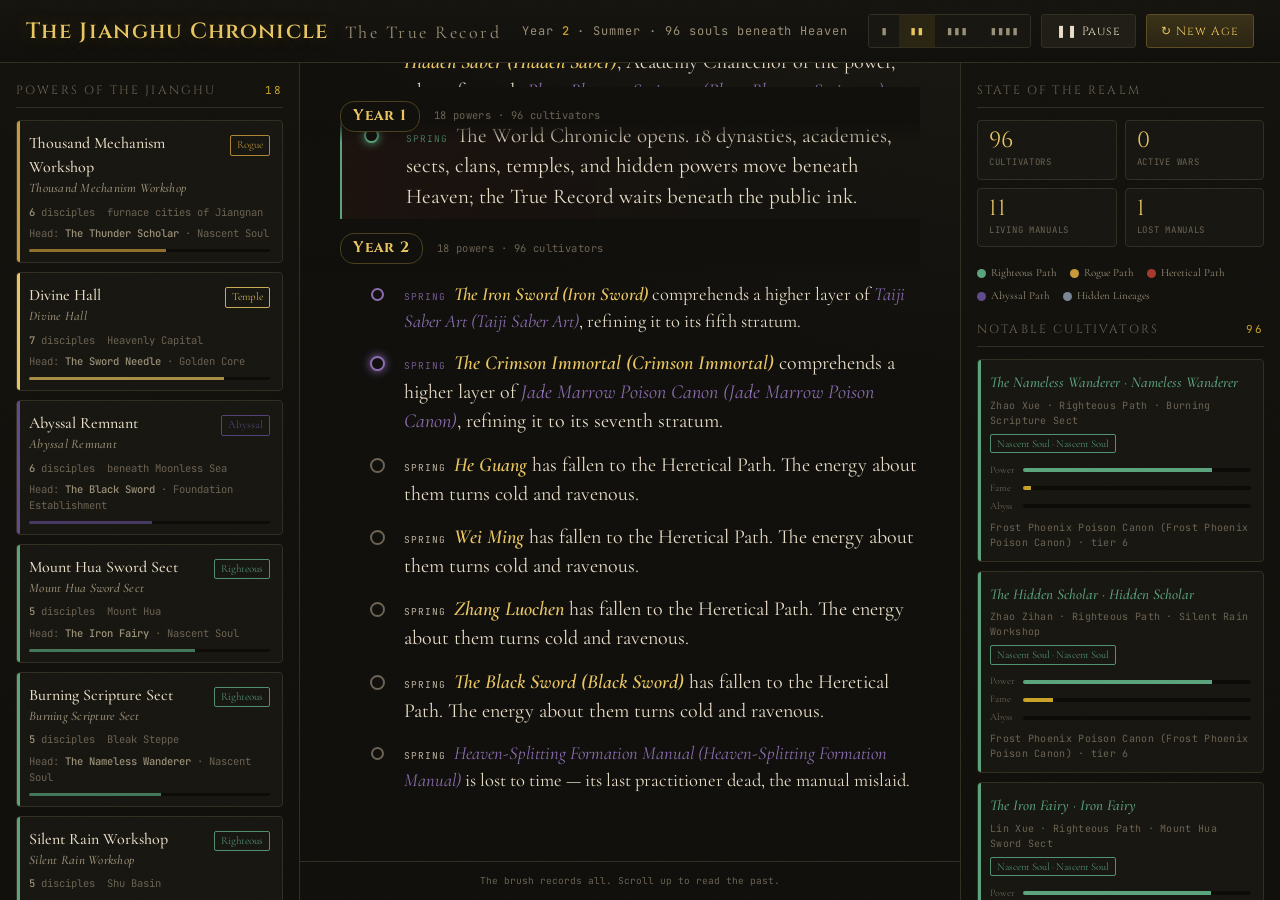
==== commit f423bb38: "Refactor chronicle into Jianghu Xuanhuan setting" ====
--- a/the-murim-chronicle.html
+++ b/the-murim-chronicle.html
@@ -3,20 +3,209 @@
 <head>
 <meta charset="UTF-8">
 <meta name="viewport" content="width=device-width, initial-scale=1.0">
-<title>The Wuxia Chronicle — 武侠风云录</title>
+<title>The Jianghu Chronicle — The True Record</title>
 <link rel="preconnect" href="https://fonts.googleapis.com">
 <link rel="preconnect" href="https://fonts.gstatic.com" crossorigin>
-<link href="https://fonts.googleapis.com/css2?family=Cinzel:wght@400;500;600;700&family=Cormorant+Garamond:ital,wght@0,400;0,500;0,600;1,400;1,500&family=Noto+Serif+SC:wght@400;500;600;700&family=JetBrains+Mono:wght@400;500&display=swap" rel="stylesheet">
-<link rel="stylesheet" href="wuxia-style.css">
+<link href="https://fonts.googleapis.com/css2?family=Cinzel:wght@400;500;600;700&family=Cormorant+Garamond:ital,wght@0,400;0,500;0,600;1,400;1,500&family=JetBrains+Mono:wght@400;500&display=swap" rel="stylesheet">
+<style>
+  :root{
+    --ink:#e8ddc7;
+    --ink-dim:#9a8f78;
+    --ink-faint:#6b6253;
+    --paper:#100f0c;
+    --paper-2:#171611;
+    --paper-3:#1f1d16;
+    --line:#322e22;
+    --gold:#c9a227;
+    --gold-bright:#e8c560;
+    --jade:#5aa37c;
+    --blood:#a3392f;
+    --azure:#5a7fa3;
+    --violet:#8b6db0;
+    --righteous:#5aa37c;
+    --rogue:#c79a3a;
+    --heretical:#a3392f;
+    --abyss:#5f4a8b;
+    --hidden:#7a8694;
+  }
+  *{box-sizing:border-box;margin:0;padding:0}
+  html,body{height:100%}
+  body{
+    background:
+      radial-gradient(1200px 800px at 80% -10%, #1c1a13 0%, transparent 60%),
+      radial-gradient(900px 700px at -10% 110%, #1a1410 0%, transparent 55%),
+      var(--paper);
+    color:var(--ink);
+    font-family:'Cormorant Garamond',serif;
+    font-size:18px;
+    line-height:1.5;
+    overflow:hidden;
+  }
+  body::before{
+    content:"";
+    position:fixed;inset:0;pointer-events:none;z-index:9999;
+    background-image:url("data:image/svg+xml,%3Csvg xmlns='http://www.w3.org/2000/svg' width='120' height='120'%3E%3Cfilter id='n'%3E%3CfeTurbulence type='fractalNoise' baseFrequency='0.85' numOctaves='3' stitchTiles='stitch'/%3E%3C/filter%3E%3Crect width='100%25' height='100%25' filter='url(%23n)' opacity='0.035'/%3E%3C/svg%3E");
+    mix-blend-mode:overlay;
+  }
+
+  .app{display:grid;grid-template-columns:300px 1fr 320px;height:100vh}
+
+  /* ============ HEADER ============ */
+  .topbar{
+    grid-column:1 / -1;
+    display:flex;align-items:center;justify-content:space-between;
+    padding:14px 26px;
+    border-bottom:1px solid var(--line);
+    background:linear-gradient(180deg,#16140f,#100f0b);
+  }
+  .brand{display:flex;align-items:baseline;gap:16px}
+  .brand h1{
+    font-family:'Cinzel',serif;font-weight:600;font-size:22px;
+    letter-spacing:.06em;color:var(--gold-bright);
+    text-shadow:0 0 18px rgba(201,162,39,.25);
+  }
+  .brand .kr{font-family:'Cormorant Garamond',serif;color:var(--ink-dim);font-size:18px;letter-spacing:.14em}
+  .era{font-family:'JetBrains Mono',monospace;font-size:12px;color:var(--ink-dim);letter-spacing:.08em}
+  .era b{color:var(--gold);font-weight:500}
+
+  .controls{display:flex;align-items:center;gap:10px}
+  button.ctl{
+    font-family:'Cinzel',serif;font-size:12px;letter-spacing:.08em;
+    background:var(--paper-3);color:var(--ink);
+    border:1px solid var(--line);border-radius:3px;
+    padding:8px 14px;cursor:pointer;transition:.15s;
+  }
+  button.ctl:hover{border-color:var(--gold);color:var(--gold-bright);background:#26231a}
+  button.ctl.primary{background:linear-gradient(180deg,#3a3118,#2a2412);border-color:#5a4d24;color:var(--gold-bright)}
+  button.ctl.primary:hover{box-shadow:0 0 16px rgba(201,162,39,.25)}
+  .speed{display:flex;border:1px solid var(--line);border-radius:3px;overflow:hidden}
+  .speed button{background:var(--paper-2);border:none;color:var(--ink-dim);font-family:'JetBrains Mono',monospace;font-size:12px;padding:8px 11px;cursor:pointer}
+  .speed button.on{background:#2a2412;color:var(--gold-bright)}
+
+  /* ============ PANELS ============ */
+  .panel{overflow-y:auto;padding:18px 16px}
+  .panel.left{border-right:1px solid var(--line);background:linear-gradient(180deg,#13120d,#100f0b)}
+  .panel.right{border-left:1px solid var(--line);background:linear-gradient(180deg,#13120d,#100f0b)}
+  .panel-title{
+    font-family:'Cinzel',serif;font-size:12px;letter-spacing:.18em;
+    color:var(--ink-faint);text-transform:uppercase;
+    padding-bottom:8px;margin-bottom:12px;border-bottom:1px solid var(--line);
+    display:flex;justify-content:space-between;align-items:center;
+  }
+  .panel-title .ct{font-family:'JetBrains Mono',monospace;color:var(--gold);font-size:11px}
+
+  .sect{
+    border:1px solid var(--line);border-radius:4px;padding:10px 12px;margin-bottom:9px;
+    background:var(--paper-2);cursor:pointer;transition:.15s;position:relative;overflow:hidden;
+  }
+  .sect:hover{border-color:#534a30;transform:translateX(2px)}
+  .sect::before{content:"";position:absolute;left:0;top:0;bottom:0;width:3px;background:var(--c)}
+  .sect.dead{opacity:.34;filter:grayscale(.6)}
+  .sect-head{display:flex;justify-content:space-between;align-items:baseline;gap:8px}
+  .sect-name{font-family:'Cormorant Garamond',serif;font-weight:500;font-size:16px;color:var(--ink)}
+  .sect-name .en{display:block;font-family:'Cormorant Garamond',serif;font-size:13px;color:var(--ink-dim);font-style:italic;letter-spacing:.02em}
+  .sect-tier{font-family:'Cormorant Garamond',serif;font-size:11px;color:var(--c);white-space:nowrap;border:1px solid var(--c);padding:1px 6px;border-radius:2px;opacity:.85}
+  .sect-meta{display:flex;gap:12px;margin-top:6px;font-family:'JetBrains Mono',monospace;font-size:10.5px;color:var(--ink-faint)}
+  .sect-meta b{color:var(--ink-dim);font-weight:500}
+  .pbar{height:3px;background:#0c0b08;border-radius:2px;margin-top:7px;overflow:hidden}
+  .pbar i{display:block;height:100%;background:var(--c);opacity:.7}
+
+  /* ============ CHRONICLE ============ */
+  .chronicle{display:flex;flex-direction:column;min-height:0}
+  .chron-scroll{flex:1;overflow-y:auto;padding:24px 40px 60px;position:relative}
+  .chron-scroll::before{
+    content:"";position:absolute;left:64px;top:0;bottom:0;width:1px;
+    background:linear-gradient(180deg,transparent,var(--line) 8%,var(--line) 92%,transparent);
+  }
+  .yearmark{
+    position:sticky;top:0;z-index:5;
+    display:flex;align-items:center;gap:14px;
+    padding:14px 0 10px;margin-left:-40px;padding-left:40px;
+    background:linear-gradient(180deg,var(--paper) 60%,transparent);
+  }
+  .yearmark .y{
+    font-family:'Cinzel',serif;font-weight:700;font-size:15px;color:var(--gold-bright);
+    background:var(--paper);padding:3px 12px;border:1px solid #4a3f1e;border-radius:14px;
+    letter-spacing:.05em;z-index:2;
+  }
+  .yearmark .ystat{font-family:'JetBrains Mono',monospace;font-size:10.5px;color:var(--ink-faint);letter-spacing:.04em}
+
+  .entry{
+    position:relative;padding:7px 0 7px 56px;margin-left:8px;
+    animation:rise .5s ease both;
+  }
+  @keyframes rise{from{opacity:0;transform:translateY(8px)}to{opacity:1;transform:translateY(0)}}
+  .entry::before{
+    content:"";position:absolute;left:23px;top:14px;width:9px;height:9px;border-radius:50%;
+    background:var(--paper);border:2px solid var(--dot,var(--ink-faint));z-index:2;
+  }
+  .entry .txt{font-size:18.5px;line-height:1.46;color:var(--ink)}
+  .entry .txt .nm{color:var(--gold-bright);font-weight:600;font-style:italic}
+  .entry .txt .sn{color:var(--azure);font-weight:500}
+  .entry .txt em.art{color:var(--violet);font-style:italic}
+  .entry .tag{
+    font-family:'JetBrains Mono',monospace;font-size:9.5px;letter-spacing:.1em;
+    text-transform:uppercase;color:var(--dot);opacity:.8;margin-right:8px;
+  }
+  .entry.major .txt{font-size:20px}
+  .entry.major::before{width:11px;height:11px;left:22px;box-shadow:0 0 10px var(--dot)}
+  .entry.epic{
+    background:linear-gradient(90deg,rgba(163,57,47,.08),transparent 70%);
+    border-left:2px solid var(--dot);margin-left:0;padding-left:64px;border-radius:0 4px 4px 0;
+  }
+  .entry.epic .txt{font-family:'Cormorant Garamond',serif;font-size:21px}
+
+  .c-found{--dot:var(--jade)} .c-break{--dot:var(--gold-bright)} .c-war{--dot:var(--blood)}
+  .c-death{--dot:var(--ink-faint)} .c-art{--dot:var(--violet)} .c-fall{--dot:#7a3030}
+  .c-rise{--dot:var(--gold-bright)} .c-corrupt{--dot:var(--magyo)} .c-duel{--dot:var(--azure)}
+  .c-lost{--dot:var(--eunja)} .c-found2{--dot:var(--jade)} .c-threat{--dot:#d14b3a}
+  .c-peace{--dot:var(--jade)} .c-lineage{--dot:var(--sapa)}
+
+  /* ============ FIGURES ============ */
+  .figcard{
+    border:1px solid var(--line);border-radius:4px;padding:11px 12px;margin-bottom:9px;
+    background:var(--paper-2);position:relative;overflow:hidden;
+  }
+  .figcard::before{content:"";position:absolute;left:0;top:0;bottom:0;width:3px;background:var(--c)}
+  .fig-name{font-family:'Cinzel',serif;font-size:15px;color:var(--ink);font-weight:500}
+  .fig-alias{font-style:italic;color:var(--c);font-size:15px;font-family:'Cormorant Garamond',serif}
+  .fig-sub{font-family:'JetBrains Mono',monospace;font-size:10px;color:var(--ink-faint);margin-top:3px;letter-spacing:.03em}
+  .fig-realm{display:inline-block;font-family:'Cormorant Garamond',serif;font-size:10.5px;color:var(--c);border:1px solid var(--c);padding:1px 6px;border-radius:2px;margin-top:6px;opacity:.88}
+  .fig-bars{margin-top:8px;display:grid;grid-template-columns:auto 1fr;gap:3px 8px;align-items:center}
+  .fig-bars span{font-family:'Cormorant Garamond',serif;font-size:10px;color:var(--ink-faint)}
+  .mini{height:4px;background:#0c0b08;border-radius:2px;overflow:hidden}
+  .mini i{display:block;height:100%}
+
+  .stat-grid{display:grid;grid-template-columns:1fr 1fr;gap:8px;margin-bottom:18px}
+  .stat{border:1px solid var(--line);border-radius:4px;padding:9px 11px;background:var(--paper-2)}
+  .stat .v{font-family:'Cinzel',serif;font-size:22px;color:var(--gold-bright);line-height:1}
+  .stat .l{font-family:'JetBrains Mono',monospace;font-size:9px;color:var(--ink-faint);letter-spacing:.08em;text-transform:uppercase;margin-top:4px}
+
+  .legend{display:flex;flex-wrap:wrap;gap:6px 14px;margin-bottom:16px;font-family:'Cormorant Garamond',serif;font-size:11px;color:var(--ink-dim)}
+  .legend i{display:inline-block;width:9px;height:9px;border-radius:50%;margin-right:5px;vertical-align:middle}
+
+  ::-webkit-scrollbar{width:9px;height:9px}
+  ::-webkit-scrollbar-track{background:transparent}
+  ::-webkit-scrollbar-thumb{background:#2a271d;border-radius:5px;border:2px solid var(--paper)}
+  ::-webkit-scrollbar-thumb:hover{background:#3a3526}
+
+  .footer-note{font-family:'JetBrains Mono',monospace;font-size:9.5px;color:var(--ink-faint);text-align:center;padding:12px;border-top:1px solid var(--line)}
+
+  @media (max-width:1100px){
+    .app{grid-template-columns:1fr}
+    .panel.left,.panel.right{display:none}
+  }
+</style>
 </head>
 <body>
 <div class="app">
+
   <div class="topbar">
     <div class="brand">
-      <h1>The Wuxia Chronicle</h1>
-      <span class="zh">武侠风云录</span>
+      <h1>The Jianghu Chronicle</h1>
+      <span class="kr">The True Record</span>
     </div>
-    <div class="era" id="era">Year <b id="yr">1</b> · <span id="season">Spring</span> · <span id="alive">0</span> souls of the Jianghu</div>
+    <div class="era" id="era">Year <b id="yr">1</b> · <span id="season">Spring</span> · <span id="alive">0</span> souls beneath Heaven</div>
     <div class="controls">
       <div class="speed" id="speed">
         <button data-s="900">▮</button>
@@ -30,7 +219,7 @@
   </div>
 
   <aside class="panel left">
-    <div class="panel-title">Sects of the Jianghu <span class="ct" id="sectct">0</span></div>
+    <div class="panel-title">Powers of the Jianghu <span class="ct" id="sectct">0</span></div>
     <div id="sectlist"></div>
   </aside>
 
@@ -40,24 +229,760 @@
   </main>
 
   <aside class="panel right">
-    <div class="panel-title">State of the Jianghu</div>
+    <div class="panel-title">State of the Realm</div>
     <div class="stat-grid">
-      <div class="stat"><div class="v" id="s-fig">0</div><div class="l">Martial Artists</div></div>
+      <div class="stat"><div class="v" id="s-fig">0</div><div class="l">Cultivators</div></div>
       <div class="stat"><div class="v" id="s-war">0</div><div class="l">Active Wars</div></div>
-      <div class="stat"><div class="v" id="s-art">0</div><div class="l">Living Arts</div></div>
-      <div class="stat"><div class="v" id="s-lost">0</div><div class="l">Lost Arts</div></div>
+      <div class="stat"><div class="v" id="s-art">0</div><div class="l">Living Manuals</div></div>
+      <div class="stat"><div class="v" id="s-lost">0</div><div class="l">Lost Manuals</div></div>
     </div>
     <div class="legend">
-      <span><i style="background:var(--righteous)"></i>正道 Righteous</span>
-      <span><i style="background:var(--unorthodox)"></i>邪道 Unorthodox</span>
-      <span><i style="background:var(--demonic)"></i>魔道 Demonic</span>
-      <span><i style="background:var(--hermit)"></i>隐士 Hermit</span>
+      <span><i style="background:var(--righteous)"></i>Righteous Path</span>
+      <span><i style="background:var(--rogue)"></i>Rogue Path</span>
+      <span><i style="background:var(--heretical)"></i>Heretical Path</span>
+      <span><i style="background:var(--abyss)"></i>Abyssal Path</span>
+      <span><i style="background:var(--hidden)"></i>Hidden Lineages</span>
     </div>
-    <div class="panel-title">The Mighty <span class="ct" id="figct">0</span></div>
+    <div class="panel-title">Notable Cultivators <span class="ct" id="figct">0</span></div>
     <div id="figlist"></div>
   </aside>
+
 </div>
-<script src="wuxia-data.js"></script>
-<script src="wuxia-sim.js"></script>
+
+<script>
+"use strict";
+/* =====================================================================
+   THE JIANGHU CHRONICLE — THE TRUE RECORD
+   A deterministic, observer-only Chinese Jianghu/Xuanhuan simulation.
+   Layering: seeded core · per-season controller · DOM runner.
+   ===================================================================== */
+
+/* ---------- seeded RNG (mulberry32) ---------- */
+function makeRNG(seed){
+  let a = seed >>> 0;
+  return function(){
+    a |= 0; a = a + 0x6D2B79F5 | 0;
+    let t = Math.imul(a ^ a >>> 15, 1 | a);
+    t = t + Math.imul(t ^ t >>> 7, 61 | t) ^ t;
+    return ((t ^ t >>> 14) >>> 0) / 4294967296;
+  };
+}
+let rng = makeRNG(Date.now() & 0xffffffff);
+const rand = ()=>rng();
+const ri = (lo,hi)=>Math.floor(rand()*(hi-lo+1))+lo;
+const pick = arr=>arr[Math.floor(rand()*arr.length)];
+const chance = p=>rand()<p;
+const clamp = (v,lo,hi)=>Math.max(lo,Math.min(hi,v));
+const cap = s=>s.charAt(0).toUpperCase()+s.slice(1);
+
+/* ---------- Chinese Jianghu / Xuanhuan name & flavour data ---------- */
+const SURNAMES = ["Li","Wang","Zhang","Liu","Chen","Yang","Zhao","Huang","Zhou","Wu","Xu","Sun","Ma","Zhu","Hu","Guo","He","Gao","Lin","Luo","Xie","Song","Tang","Han","Feng","Jiang","Wei","Shen","Ye","Bai"];
+const CLAN_SURNAMES = ["Tang","Murong","Nangong","Sima","Dugu","Gongsun","Shangguan","Ouyang","Ximen","Zhuge"];
+const GIVEN = ["Ming","Hao","Jian","Yun","Qing","Xue","Ling","Ruo","Yan","Feng","Tian","Ziyu","Lian","Mei","Shen","Wuji","Changsheng","Yue","Chuan","Ning","Guang","A-Lan","Baiyu","Qian","Zhen","Xia","Rong","Yuxin","Muchen","Wen","Yao","Zihan","Fei","Luochen","Jing"];
+
+/* Jianghu epithet builder — prefix + suffix + meaning */
+const BH_PRE = [
+  ["Azure","Azure"],["White","White"],["Black","Black"],["Crimson","Crimson"],
+  ["Jade","Jade"],["Iron","Iron"],["Moonless","Moonless"],["Cloud","Cloud"],
+  ["Drunken","Drunken"],["Silent","Silent"],["Nine Rivers","Nine Rivers"],["Frost","Frost"],
+  ["Thunder","Thunder"],["Plum Blossom","Plum Blossom"],["Poison","Poison"],["Abyssal","Abyssal"],
+  ["Hidden","Hidden"],["Golden","Golden"],["Sword","Sword"],["Nameless","Nameless"]
+];
+const BH_SUF = [
+  ["Sword","Sword"],["Saber","Saber"],["Scholar","Scholar"],["Monk","Monk"],
+  ["Immortal","Immortal"],["Wanderer","Wanderer"],["Patriarch","Patriarch"],["Fairy","Fairy"],
+  ["Ghost","Ghost"],["Venerable","Venerable"],["Lord","Lord"],["Needle","Needle"]
+];
+
+/* faction name builder */
+const SECT_PRE = [
+  ["Wudang","Wudang"],["Mount Hua","Mount Hua"],["Kunlun","Kunlun"],["Emei","Emei"],
+  ["White Crane","White Crane"],["Cloud-Splitting","Cloud-Splitting"],["Black Sand","Black Sand"],
+  ["Azure Lamp","Azure Lamp"],["Iron Seal","Iron Seal"],["Moonwater","Moonwater"],
+  ["Red Lotus","Red Lotus"],["Broken Star","Broken Star"],["Frost Phoenix","Frost Phoenix"],
+  ["Silent Rain","Silent Rain"],["Seven Killings","Seven Killings"],["Jade Serpent","Jade Serpent"],
+  ["Burning Scripture","Burning Scripture"],["Star-Picking","Star-Picking"],["Nine Rivers","Nine Rivers"],
+  ["Medicine King","Medicine King"],["Thousand Mechanism","Thousand Mechanism"]
+];
+const SECT_SUF = [
+  ["Sect","Sect"],["Clan","Clan"],["Temple","Temple"],["Monastery","Monastery"],
+  ["Academy","Academy"],["Palace","Palace"],["Tower","Tower"],["Valley","Valley"],
+  ["Alliance","Alliance"],["Cult","Cult"],["Workshop","Workshop"],["Manor","Manor"]
+];
+
+const FIXED_POWERS = [
+  {name:"Great Xia Dynasty", roman:"Great Xia Dynasty", type:"Dynasty", align:"imperial", region:"the Imperial Capital", prestige:82},
+  {name:"Imperial Academy", roman:"Imperial Academy", type:"Academy", align:"academy", region:"Chang'an, the Imperial Capital", prestige:76},
+  {name:"Divine Hall", roman:"Divine Hall", type:"Temple", align:"temple", region:"the Heavenly Capital", prestige:80},
+  {name:"Wudang Sect", roman:"Wudang Sect", type:"Sect", align:"righteous", region:"Mount Wudang", prestige:72},
+  {name:"Shaolin Temple", roman:"Shaolin Temple", type:"Temple", align:"righteous", region:"Mount Song", prestige:74},
+  {name:"Tang Clan of Shu", roman:"Tang Clan of Shu", type:"Clan", align:"clan", region:"the Shu Basin", prestige:70},
+  {name:"Mount Hua Sword Sect", roman:"Mount Hua Sword Sect", type:"Sect", align:"righteous", region:"Mount Hua", prestige:68},
+  {name:"Medicine King Valley", roman:"Medicine King Valley", type:"Valley", align:"hidden", region:"the southern herb mountains", prestige:62},
+  {name:"Thousand Mechanism Workshop", roman:"Thousand Mechanism Workshop", type:"Workshop", align:"rogue", region:"the furnace cities of Jiangnan", prestige:58},
+  {name:"Beggar Sect", roman:"Beggar Sect", type:"Sect", align:"rogue", region:"every city gate under Heaven", prestige:64},
+  {name:"Black Sun Cult", roman:"Black Sun Cult", type:"Cult", align:"heretical", region:"the Western Wastes", prestige:56},
+  {name:"Abyssal Remnant", roman:"Abyssal Remnant", type:"Hidden Lineage", align:"abyssal", region:"beneath the Moonless Sea", prestige:52}
+];
+
+const ART_PRE = [
+  ["Pure Yang","Pure Yang"],["Taiji","Taiji"],["Plum Blossom","Plum Blossom"],["Vajra","Vajra"],
+  ["Arhat","Arhat"],["Rainstorm Pear Blossom","Rainstorm Pear Blossom"],["Seven-Step Heartbreak","Seven-Step Heartbreak"],
+  ["Thousand Venom","Thousand Venom"],["Blood Demon","Blood Demon"],["Soul-Devouring","Soul-Devouring"],
+  ["Black Sun","Black Sun"],["Heaven-Splitting","Heaven-Splitting"],["Frost Phoenix","Frost Phoenix"],
+  ["Azure Lamp","Azure Lamp"],["Jade Marrow","Jade Marrow"],["Abyssal Qi","Abyssal Qi"],
+  ["Cloud-Piercing","Cloud-Piercing"],["Nine Rivers","Nine Rivers"],["Star-Reading","Star-Reading"]
+];
+const ART_SUF = [
+  ["Scripture","Scripture"],["Sword Art","Sword Art"],["Saber Art","Saber Art"],
+  ["Palm Art","Palm Art"],["Fist Art","Fist Art"],["Hidden Weapon Manual","Hidden Weapon Manual"],
+  ["Poison Canon","Poison Canon"],["Movement Art","Movement Art"],["Formation Manual","Formation Manual"],
+  ["Alchemy Canon","Alchemy Canon"],["Forbidden Art","Forbidden Art"]
+];
+
+const REGIONS = ["the Central Plains","the Shu Basin","the Western Wastes","the Frostbound North","the Misted East","the Imperial Capital","the Jade Coast","the Ten-Thousand Peaks","the Bleak Steppe","the Moonless Sea","Jiangnan","the Southern Marches"];
+const WAR_NAMES = [
+  ["the War Annals of Righteous and Heretical Blood","War Annals"],["the Black Sun Rebellion","War Annals"],
+  ["the Ten-Year Sect War","War Annals"],["the Struggle Beneath Heaven","War Annals"],
+  ["the Abyssal Calamity","Abyssal Record"],["the Jiangnan Succession War","Court Dossier"],
+  ["the War of Drawn Sabers","Jianghu Ledger"],["the Schism of the Nine Mountains","Archive of Sects"]
+];
+
+/* alignment / faction bands */
+const ALIGN = {
+  righteous:{key:"righteous",label:"Righteous Path",kr:"Righteous",c:"var(--righteous)"},
+  clan:{key:"clan",label:"Noble Clan",kr:"Clan",c:"var(--gold)"},
+  imperial:{key:"imperial",label:"Imperial Order",kr:"Imperial",c:"var(--azure)"},
+  academy:{key:"academy",label:"Academy",kr:"Academy",c:"var(--jade)"},
+  temple:{key:"temple",label:"Divine Hall",kr:"Temple",c:"var(--gold-bright)"},
+  rogue:{key:"rogue",label:"Rogue Path",kr:"Rogue",c:"var(--rogue)"},
+  heretical:{key:"heretical",label:"Heretical Path",kr:"Heretical",c:"var(--heretical)"},
+  abyssal:{key:"abyssal",label:"Abyssal Path",kr:"Abyssal",c:"var(--abyss)"},
+  hidden:{key:"hidden",label:"Hidden Lineage",kr:"Hidden",c:"var(--hidden)"}
+};
+
+/* universal xuanhuan cultivation ladder */
+const REALMS = ["Mortal","Body Tempering","Meridian Opening","Qi Refining","Foundation Establishment","Golden Core","Nascent Soul","Soul Formation","Void Refinement","Body Integration","Mahayana","Tribulation Transcendence","Immortal / Ascended"];
+const REALM_KR = ["Mortal","Body Tempering","Meridian Opening","Qi Refining","Foundation Establishment","Golden Core","Nascent Soul","Soul Formation","Void Refinement","Body Integration","Mahayana","Tribulation","Ascended"];
+const APEX = REALMS.length-1;
+
+const PATH_FLAVOR = {
+  righteous:{verb:"entered",via:["through disciplined inner qi circulation","by tempering heart and sword beneath Heaven's law","after studying an orthodox scripture","through a decade of clean foundation work"]},
+  clan:{verb:"secured",via:["through inherited clan medicines","under the eyes of the branch elders","by protecting the ancestral canon","after a private family trial"]},
+  imperial:{verb:"was recorded by the Imperial Register at",via:["after passing a court examination","through battlefield merit","under state-backed formation training","while serving the Great Xia"]},
+  academy:{verb:"comprehended",via:["through scholarly meditation","after interpreting an ancient commentary","by aligning ritual, law, and qi","beneath the Academy observatory"]},
+  temple:{verb:"purified the body into",via:["through scripture recitation","after a season of fasting and staff practice","beneath temple bells","by suppressing an inner demon"]},
+  rogue:{verb:"forced open",via:["through a perilous shortcut","after stealing a rival's true qi","by risking a dubious pill","in a market-town duel"]},
+  heretical:{verb:"seized",via:["through blood arts","by practicing a forbidden scripture","at the price of peace of mind","through soul-burning cultivation"]},
+  abyssal:{verb:"survived",via:["while abyssal qi rewrote the meridians","by rejecting Heaven's order","beneath a moonless omen","as the Abyss whispered from within"]},
+  hidden:{verb:"quietly reached",via:["in a secluded lineage cave","while listening to mountain rain","after a lifetime of stillness","far beyond the public record"]}
+};
+/* =====================================================================
+   STATE & ENTITIES
+   ===================================================================== */
+let STATE;
+function newId(){ return STATE.idc++; }
+
+function makeName(){
+  if(chance(.22)) return pick(CLAN_SURNAMES)+" "+pick(GIVEN);
+  return pick(SURNAMES)+" "+pick(GIVEN);
+}
+function makeEpithet(){
+  const p=pick(BH_PRE), s=pick(BH_SUF);
+  return { roman: p[0]+s[0], kr: p[1]+" "+s[1], en: "the "+p[1]+" "+s[1] };
+}
+function makeSectName(align){
+  const p=pick(SECT_PRE);
+  let s;
+  // heretical houses lean toward cults; clans lean toward family institutions
+  if(align==="heretical") s = chance(.5)? ["Cult","Cult"] : pick(SECT_SUF);
+  else s = pick(SECT_SUF);
+  return { roman:p[0]+" "+s[0], kr:p[1]+" "+s[1], en:p[1]+" "+s[1] };
+}
+function makeArtName(){
+  const p=pick(ART_PRE), s=pick(ART_SUF);
+  return { roman:p[0]+" "+s[0], kr:p[1]+" "+s[1], en:p[1]+" "+s[1] };
+}
+
+function makeArt(align){
+  const nm = makeArtName();
+  return {
+    id:newId(), kind:"art",
+    name:nm.en, kr:nm.kr, roman:nm.roman,
+    tier: ri(2,6),
+    align,
+    corruption: align==="abyssal"? ri(65,95) : align==="heretical"? ri(35,70) : align==="rogue"? ri(15,40) : ri(0,12),
+    lost:false, dormant:false,
+    holders:0, origin:STATE.year, lostYear:null,
+    lostHolder:null
+  };
+}
+
+function makeFigure(opts={}){
+  const align = opts.align || pick(["righteous","righteous","rogue","heretical","hidden"]);
+  const talent = opts.talent!=null?opts.talent:ri(20,80);
+  const f={
+    id:newId(), kind:"fig",
+    name: opts.name||makeName(),
+    epithet:null,
+    align, talent,
+    realm: opts.realm!=null?opts.realm:0,
+    progress: rand()*40,
+    age: opts.age!=null?opts.age:ri(14,22),
+    lifespan:0, power:0,
+    fame: opts.fame||ri(0,8),
+    alignmentDrift: align==="abyssal"?ri(65,88):align==="heretical"?ri(40,65):align==="rogue"?ri(20,40):ri(0,15),
+    sect: opts.sect||null,
+    art: opts.art||null,
+    master: opts.master||null,
+    lineage: opts.lineage||null,
+    alive:true, born:STATE.year,
+    isThreat:false, namedAt:null,
+    grudges:[]
+  };
+  recomputeLife(f); recomputePower(f);
+  return f;
+}
+function recomputeLife(f){
+  let base = 58 + f.realm*22 + Math.floor(f.talent/4);
+  if(f.align==="abyssal") base -= 28;
+  if(f.align==="heretical") base -= 18;
+  if(f.align==="hidden") base += 30;
+  f.lifespan = base;
+}
+function recomputePower(f){
+  let p = f.realm*100 + f.progress + f.talent*1.5;
+  if(f.art) p += f.art.tier*30;
+  f.power = Math.round(p);
+}
+
+function makeSect(opts={}){
+  const align = opts.align || pick(["righteous","righteous","righteous","clan","imperial","academy","temple","rogue","heretical","abyssal","hidden"]);
+  const nm = opts.name ? {en:opts.name, kr:opts.name, roman:opts.roman||opts.name} : makeSectName(align);
+  return {
+    id:newId(), kind:"sect", type:opts.type || nm.en.split(" ").at(-1) || "Sect",
+    name:nm.en, kr:nm.kr, roman:nm.roman,
+    align,
+    region: opts.region||pick(REGIONS),
+    founded:STATE.year,
+    prestige: opts.prestige!=null?opts.prestige:ri(25,55),
+    members:[],
+    signatureArt:null,
+    alive:true, deadYear:null,
+    atWarWith:[]
+  };
+}
+
+/* =====================================================================
+   CHRONICLE REFERENCES
+   ===================================================================== */
+function ref(f){
+  if(!f) return "an unknown";
+  if(f.epithet && f.namedAt!=null) return `<span class="nm">${cap(f.epithet.en)} (${f.epithet.kr})</span>`;
+  return `<span class="nm">${f.name}</span>`;
+}
+function plainRef(f){ return `<span class="nm">${f.name}</span>`; }
+function sref(s){ return s? `<span class="sn">${s.name} (${s.kr})</span>` : "a vanished house"; }
+function aref(a){ return a? `<em class="art">${a.name} (${a.kr})</em>` : "a forgotten art"; }
+
+function chron(cls, html, level){
+  STATE.log.push({year:STATE.year, season:STATE.season, cls, html, level:level||"normal"});
+  STATE.dirtyLog=true;
+}
+
+/* =====================================================================
+   GENESIS
+   ===================================================================== */
+function genesis(seed){
+  rng = makeRNG(seed>>>0);
+  STATE = {
+    idc:1, year:1, season:0, seasonNames:["Spring","Summer","Autumn","Winter"],
+    figures:[], sects:[], arts:[],
+    log:[], dirtyLog:true, dirtyPanels:true,
+    activeWars:[], threatActive:false, seed
+  };
+
+  const nArt = ri(10,13);
+  for(let i=0;i<nArt;i++) STATE.arts.push(makeArt(pick(["righteous","righteous","clan","imperial","academy","temple","rogue","heretical","abyssal","hidden"])));
+
+  const powerSeeds = [...FIXED_POWERS];
+  const nSect = ri(4,6);
+  for(let i=0;i<nSect;i++) powerSeeds.push({});
+  for(const seedPower of powerSeeds){
+    const s = makeSect(seedPower);
+    STATE.sects.push(s);
+    const cand = STATE.arts.filter(a=>!a.lost && a.align===s.align);
+    s.signatureArt = cand.length? pick(cand) : pick(STATE.arts);
+    s.signatureArt.holders++;
+    for(let j=0;j<ri(3,5);j++){
+      const f=makeFigure({align:s.align,sect:s,art:s.signatureArt,realm:ri(2,4),age:ri(28,55)});
+      s.members.push(f.id); STATE.figures.push(f);
+    }
+    const founder=makeFigure({align:s.align,sect:s,art:s.signatureArt,realm:ri(4,6),age:ri(48,70),talent:ri(55,90)});
+    maybeName(founder, true);
+    s.members.push(founder.id); STATE.figures.push(founder);
+    const head = s.type==="Clan"?"Patriarch":s.align==="heretical"?"Cult Lord": s.align==="imperial"?"Imperial Chancellor":s.align==="academy"?"Academy Chancellor":s.align==="temple"?"Hall Preceptor":"Sect Leader";
+    chron("c-found", `${sref(s)} enters the World Chronicle in ${s.region} under ${ref(founder)}, ${head} of the power, who safeguards ${aref(s.signatureArt)}.`, "major");
+  }
+  for(let i=0;i<ri(3,6);i++){
+    const f=makeFigure({align:pick(["hidden","rogue","righteous","academy","clan"]),realm:ri(1,3),age:ri(20,40)});
+    STATE.figures.push(f);
+  }
+  chron("c-peace", `The World Chronicle opens. ${STATE.sects.length} dynasties, academies, sects, clans, temples, and hidden powers move beneath Heaven; the True Record waits beneath the public ink.`, "epic");
+}
+
+/* =====================================================================
+   HELPERS
+   ===================================================================== */
+const aliveFigs = ()=>STATE.figures.filter(f=>f.alive);
+const aliveSects = ()=>STATE.sects.filter(s=>s.alive);
+const figById = id=>STATE.figures.find(f=>f.id===id);
+
+function maybeName(f, force){
+  if(f.namedAt!=null) return;
+  if(force || (f.realm>=3 && f.fame>=14)){
+    f.epithet = makeEpithet();
+    f.namedAt = STATE.year;
+    chron("c-rise", `${plainRef(f)}${f.sect?" of "+f.sect.name+" ("+f.sect.kr+")":""} has won renown across the land, now spoken of as <span class="nm">${cap(f.epithet.en)} (${f.epithet.kr})</span>.`, "major");
+  }
+}
+
+function alignShift(f, amount, reason){
+  const before = f.align;
+  f.alignmentDrift = clamp(f.alignmentDrift + amount, 0, 100);
+  let na;
+  if(f.alignmentDrift>=88) na="abyssal";
+  else if(f.alignmentDrift>=72) na="heretical";
+  else if(f.alignmentDrift>=42) na="rogue";
+  else if(f.alignmentDrift<=10 && f.align!=="hidden") na="righteous";
+  else na=f.align;
+  if(na!==before && f.align!=="hidden"){
+    f.align=na;
+    if(na==="abyssal"){
+      chron("c-corrupt", `${ref(f)} has become abyss-touched${reason?" — "+reason:""}. The True Record notes that their meridians no longer obey Heaven's law.`, "major");
+    } else if(na==="heretical"){
+      chron("c-corrupt", `${ref(f)} has fallen to the Heretical Path${reason?" — "+reason:""}. The energy about them turns cold and ravenous.`, "major");
+    } else if(na==="rogue" && before==="righteous"){
+      chron("c-corrupt", `${ref(f)} forsakes the righteous canon for rogue methods${reason?" after "+reason:""}.`, "normal");
+    }
+    recomputeLife(f);
+  }
+}
+
+/* =====================================================================
+   TICK SYSTEMS — one season per tick, four ticks per year
+   ===================================================================== */
+function tick(){
+  STATE.season++;
+  if(STATE.season>3){ STATE.season=0; STATE.year++; }
+  const yearTurn = STATE.season===0;
+
+  sysCultivation();
+  sysFame();
+  if(yearTurn){
+    sysAging();
+    sysRecruitment();
+    sysArtRefinement();
+    sysRivalryAndWar();
+    sysCorruptionAndThreat();
+    sysLostAndFound();
+    sysSectFortune();
+    sysHeroicArcs();
+  }
+  STATE.dirtyPanels=true;
+}
+
+function sysCultivation(){
+  for(const f of aliveFigs()){
+    if(f.realm>=APEX){ f.progress=100; continue; }
+    let gain = (f.talent/30) + rand()*4;
+    if(f.align==="abyssal") gain*=1.35;
+    if(f.align==="heretical") gain*=1.25;
+    if(f.align==="hidden") gain*=0.8;
+    if(f.sect) gain*=1.1;
+    f.progress += gain;
+    if(f.progress>=100){
+      f.progress=0; f.realm++;
+      recomputeLife(f); recomputePower(f);
+      f.fame += 3 + f.realm;
+      const fl=PATH_FLAVOR[f.align];
+      if(f.realm>=3){
+        const lvl = f.realm>=6?"major":"normal";
+        chron("c-break", `${ref(f)} ${fl.verb} the realm of <b style="color:var(--gold)">${REALMS[f.realm]} (${REALM_KR[f.realm]})</b>, ${pick(fl.via)}.`, lvl);
+      }
+      maybeName(f);
+      if(f.realm===APEX){
+        chron("c-break", `Heaven itself takes notice: ${ref(f)} has touched the <b style="color:var(--gold-bright)">Tribulation Transcendence</b>, the apex no mortal is meant to reach.`, "epic");
+      }
+    }
+  }
+}
+
+function sysFame(){
+  for(const f of aliveFigs()){
+    if(chance(.04)){ f.fame += rand()*2; maybeName(f); }
+  }
+}
+
+function sysAging(){
+  for(const f of aliveFigs()){
+    f.age++;
+    const over = f.age - f.lifespan;
+    let deathP = over>0 ? 0.18 + over*0.05 : (f.age>f.lifespan-10? 0.02:0.004);
+    if(f.align==="abyssal") deathP+=0.02;
+    if(f.align==="heretical") deathP+=0.01;
+    if(chance(deathP)) killFigure(f, "passes from the world, their inner qi returning to heaven and earth");
+  }
+}
+
+function killFigure(f, why){
+  f.alive=false; f.diedYear=STATE.year;
+  if(f.sect){ f.sect.members=f.sect.members.filter(id=>id!==f.id); }
+  if(f.art) f.art.holders=Math.max(0,f.art.holders-1);
+  if(f.namedAt!=null || f.realm>=4){
+    const lvl = f.realm>=6? "major":"normal";
+    chron("c-death", `${ref(f)}${f.sect?" of "+f.sect.name:""} ${why}. ${f.realm>=6?"An age ends with them.":""}`, lvl);
+    if(f.isThreat){
+      STATE.threatActive=false;
+      chron("c-peace", `With the fall of the Son of the Abyss, the Jianghu exhales. Yet ${aref(f.art)} was never recovered...`, "major");
+      if(f.art){ f.art.dormant=true; f.art.lostHolder=f.name; }
+    }
+  }
+}
+
+function sysRecruitment(){
+  for(const s of aliveSects()){
+    const living = s.members.map(figById).filter(x=>x&&x.alive);
+    if(living.length<3){
+      for(let i=0;i<ri(1,2);i++){
+        const f=makeFigure({align:s.align,sect:s,art:s.signatureArt,realm:0,age:ri(13,18),talent:ri(15,70)});
+        s.members.push(f.id); STATE.figures.push(f);
+        if(s.signatureArt) s.signatureArt.holders++;
+      }
+    } else if(chance(.35) && living.length<14){
+      const master = pick(living.filter(x=>x.realm>=3)) || pick(living);
+      const f=makeFigure({align:s.align,sect:s,art:s.signatureArt,realm:0,age:ri(12,17),talent:ri(15,75),master:master?master.id:null});
+      s.members.push(f.id); STATE.figures.push(f);
+      if(s.signatureArt) s.signatureArt.holders++;
+      if(f.talent>=68){
+        chron("c-lineage", `A prodigy named ${plainRef(f)} is taken in by ${sref(s)}; the elders whisper of a rare innate root.`, "normal");
+      }
+    }
+  }
+}
+
+function sysArtRefinement(){
+  for(const a of STATE.arts){
+    if(a.lost||a.dormant) continue;
+    const masters = aliveFigs().filter(f=>f.art===a && f.realm>=5);
+    if(masters.length && chance(.12) && a.tier<9){
+      a.tier++;
+      const m=pick(masters);
+      const ord=["","first","second","third","fourth","fifth","sixth","seventh","eighth","ninth"][a.tier];
+      chron("c-art", `${ref(m)} comprehends a higher layer of ${aref(a)}, refining it to its ${ord} stratum.`, a.tier>=7?"major":"normal");
+    }
+  }
+}
+
+function sysRivalryAndWar(){
+  const sects=aliveSects();
+  for(const w of [...STATE.activeWars]){
+    w.years++;
+    const A=STATE.sects.find(s=>s.id===w.a), B=STATE.sects.find(s=>s.id===w.b);
+    if(!A||!B||!A.alive||!B.alive){ endWar(w,A,B); continue; }
+    const pa=sectMight(A), pb=sectMight(B);
+    if(chance(.5)) battle(A,B,pa,pb,w);
+    if(w.years>=2 && (chance(.3)||Math.abs(pa-pb)>pa*0.6)){
+      const winner=pa>=pb?A:B, loser=pa>=pb?B:A;
+      endWar(w,A,B,winner,loser);
+    }
+  }
+  if(sects.length>=2 && STATE.activeWars.length<2 && chance(.22)){
+    const a=pick(sects); let b=pick(sects); let g=0; while(b===a&&g++<5) b=pick(sects);
+    if(a!==b && !warExists(a,b)){
+      const enemyPaths=(["heretical","abyssal"].includes(a.align)&&b.align==="righteous")||(a.align==="righteous"&&["heretical","abyssal"].includes(b.align));
+      if(enemyPaths || chance(.4)){
+        const wn=pick(WAR_NAMES);
+        const w={a:a.id,b:b.id,name:wn[0],kr:wn[1],years:0,start:STATE.year};
+        STATE.activeWars.push(w);
+        a.atWarWith.push(b.id); b.atWarWith.push(a.id);
+        const cause = enemyPaths? "the righteous cannot abide the heretical" :
+          pick(["a stolen manual","an assassinated elder","a contested mountain","an old blood-debt","a marriage betrayed","a duel gone wrong"]);
+        chron("c-war", `${pick(["Banners rise","War drums sound","Blood is sworn"])}: ${sref(a)} and ${sref(b)} fall into open war — ${w.name} (${w.kr}) — over ${cause}.`, "major");
+      }
+    }
+  }
+}
+function sectMight(s){ return s.members.map(figById).filter(x=>x&&x.alive).reduce((t,f)=>t+f.power,0)+s.prestige*5; }
+function warExists(a,b){ return STATE.activeWars.some(w=>(w.a===a.id&&w.b===b.id)||(w.a===b.id&&w.b===a.id)); }
+function topMember(s){ const m=s.members.map(figById).filter(x=>x&&x.alive).sort((a,b)=>b.power-a.power); return m[0]||null; }
+function battle(A,B,pa,pb,w){
+  const winner=pa>=pb?A:B, loser=pa>=pb?B:A;
+  const victims=loser.members.map(figById).filter(x=>x&&x.alive);
+  if(victims.length>1 && chance(.6)){
+    const v=pick(victims.sort((x,y)=>x.power-y.power).slice(0,Math.ceil(victims.length/2)));
+    if(v) killFigure(v, `falls in battle during ${w.name} (${w.kr})`);
+  }
+  const cA=topMember(winner), cB=topMember(loser);
+  if(cA&&cB&&chance(.25)){
+    chron("c-duel", `At the height of ${w.name}, ${ref(cA)} crosses blades with ${ref(cB)} — ${pick(["a clash that splits the very air","three hundred exchanges beneath a bleeding moon","steel and inner qi until the river ran red"])}.`, "normal");
+  }
+}
+function endWar(w,A,B,winner,loser){
+  STATE.activeWars=STATE.activeWars.filter(x=>x!==w);
+  if(A) A.atWarWith=A.atWarWith.filter(id=>!B||id!==B.id);
+  if(B) B.atWarWith=B.atWarWith.filter(id=>!A||id!==A.id);
+  if(winner&&loser){
+    winner.prestige += ri(8,18); loser.prestige -= ri(15,30);
+    chron("c-war", `${w.name} (${w.kr}) ends. ${sref(winner)} stands victorious; ${sref(loser)} is broken and humbled.`, "major");
+    if(loser.prestige<=8 || chance(.4)) dissolveSect(loser, `shattered in ${w.name}`);
+  }
+}
+function dissolveSect(s, why){
+  if(!s.alive) return;
+  s.alive=false; s.deadYear=STATE.year;
+  const surv=s.members.map(figById).filter(x=>x&&x.alive);
+  for(const f of surv){ f.sect=null; if(chance(.3)&&f.align==="righteous") f.align="rogue"; }
+  chron("c-fall", `${sref(s)} is ${why}; its disciples scatter into the Jianghu, its halls left to the crows.`, "major");
+  if(s.signatureArt && s.signatureArt.holders<=1 && chance(.5)){
+    loseArt(s.signatureArt, `buried in the ruin of ${s.name}`);
+  }
+}
+
+function sysCorruptionAndThreat(){
+  for(const f of aliveFigs()){
+    if(f.align!=="hidden"){
+      let drift=0;
+      if(f.art && f.art.corruption>30) drift += rand()*1.5;
+      if(f.grudges.length) drift += rand()*1.2;
+      if(STATE.activeWars.length) drift += rand()*0.6;
+      if(drift>0) alignShift(f, drift);
+    }
+    if(!STATE.threatActive && f.align==="abyssal" && f.realm>=7 && f.alignmentDrift>=85 && chance(.4)){
+      f.isThreat=true; STATE.threatActive=true;
+      maybeName(f);
+      chron("c-threat", `A shadow falls over all under heaven: ${ref(f)} ascends as the <b style="color:var(--blood)">Son of the Abyss</b> and declares the old order finished. ${f.lineage?`Heir to ${f.lineage}, `:""}the Jianghu trembles.`, "epic");
+    }
+  }
+  if(STATE.threatActive){
+    const threat = aliveFigs().find(f=>f.isThreat);
+    if(threat && chance(.35)){
+      const heroes = aliveFigs().filter(f=>f.align!=="abyssal" && f.realm>=5 && f!==threat);
+      if(heroes.length>=2){
+        const champ = heroes.sort((a,b)=>b.power-a.power)[0];
+        if(champ.power > threat.power*0.85 && chance(.5)){
+          killFigure(threat, `is at last cut down by ${champ.epithet?cap(champ.epithet.en):champ.name} and the righteous alliance`);
+          champ.fame+=20; maybeName(champ);
+          chron("c-rise", `${ref(champ)} is hailed across the Jianghu as the hero who slew the Son of the Abyss.`, "major");
+        } else {
+          killFigure(champ, `is slain confronting the Son of the Abyss`);
+        }
+      }
+    }
+  }
+}
+
+function sysLostAndFound(){
+  for(const a of STATE.arts){
+    if(!a.lost && !a.dormant && a.holders<=0 && chance(.5)){
+      loseArt(a, "its last practitioner dead, the manual mislaid");
+    }
+  }
+  const lost = STATE.arts.filter(a=>a.lost||a.dormant);
+  if(lost.length && chance(.14)){
+    const a=pick(lost);
+    const arch=pick([
+      {n:"a destitute beggar",t:ri(70,95)},
+      {n:"an orphaned woodcutter",t:ri(65,90)},
+      {n:"a disgraced servant",t:ri(60,88)},
+      {n:"a wandering mute child",t:ri(72,96)},
+      {n:"a condemned prisoner",t:ri(60,85)}
+    ]);
+    const f=makeFigure({align: a.dormant?"abyssal":(["heretical","abyssal"].includes(a.align)?"rogue":a.align), realm:1, age:ri(15,24), talent:arch.t, art:a});
+    a.lost=false; a.dormant=false; a.holders=1;
+    if(a.lostHolder) f.lineage = a.lostHolder+"'s legacy";
+    STATE.figures.push(f);
+    chron("c-found2", `In ${pick(REGIONS)}, ${arch.n} named ${plainRef(f)} stumbles upon ${aref(a)}, lost ${STATE.year-(a.lostYear||a.origin)} years. Fate chooses strangely.`, "major");
+    if(a.dormant || a.corruption>50){
+      chron("c-corrupt", `The manual is steeped in old malice. Those who hear of it fear what ${plainRef(f)} may become.`, "normal");
+    }
+  }
+}
+function loseArt(a, why){
+  a.lost=true; a.lostYear=STATE.year; a.holders=0;
+  chron("c-lost", `${aref(a)} is lost to time — ${why}.`, "normal");
+}
+
+function sysSectFortune(){
+  for(const s of aliveSects()){
+    s.prestige = clamp(s.prestige + (rand()-0.45)*4, 0, 100);
+    if(s.prestige<=4 && chance(.5)) dissolveSect(s, "withered into obscurity, its halls left empty");
+  }
+  if(aliveSects().length<7 && chance(.16)){
+    const wanderers = aliveFigs().filter(f=>!f.sect && f.realm>=5);
+    if(wanderers.length){
+      const founder=pick(wanderers);
+      const s=makeSect({align:founder.align, prestige:ri(30,50)});
+      s.signatureArt = founder.art || pick(STATE.arts.filter(a=>!a.lost)) || null;
+      founder.sect=s; s.members.push(founder.id);
+      STATE.sects.push(s);
+      maybeName(founder, true);
+      chron("c-found", `From the ashes, ${ref(founder)} establishes ${sref(s)} in ${s.region}. A new power rises where the old fell.`, "major");
+    }
+  }
+}
+
+function sysHeroicArcs(){
+  if(chance(.18)){
+    const figs=aliveFigs().filter(f=>f.realm>=3);
+    if(figs.length>=2){
+      const a=pick(figs); let b=pick(figs); let g=0; while(b===a&&g++<4) b=pick(figs);
+      if(a!==b){
+        const ev=pick([
+          ()=>`${ref(a)} and ${ref(b)} swear brotherhood beneath the peach blossoms, vowing to share fortune and ruin alike.`,
+          ()=>`A bitter duel: ${ref(a)} defeats ${ref(b)} atop ${pick(["Sword-Testing Cliff","the Frozen Pavilion","Lone Goose Peak","the Drunken Bridge"])}, sparing their life — and earning a lifelong grudge.`,
+          ()=>{ a.grudges.push(b.id); return `${ref(b)} betrays ${ref(a)}, stealing a page of their manual under the new moon.`; },
+          ()=>`${ref(a)} takes ${ref(b)} as a sworn disciple, passing down hard-won insight.`,
+          ()=>`Rumour spreads that ${ref(a)} has fallen in love with ${ref(b)} — a romance the sects forbid.`
+        ]);
+        chron(pick(["c-duel","c-lineage","c-peace"]), ev(), "normal");
+      }
+    }
+  }
+}
+
+/* =====================================================================
+   RENDER (runner)
+   ===================================================================== */
+const $=id=>document.getElementById(id);
+let autoScroll=true;
+
+function renderLog(){
+  if(!STATE.dirtyLog) return;
+  STATE.dirtyLog=false;
+  const box=$("chron");
+  const atBottom = box.scrollHeight-box.scrollTop-box.clientHeight < 80;
+  const frag=document.createDocumentFragment();
+  box.innerHTML="";
+  const entries=STATE.log.slice(-260);
+  let lastYear=null;
+  for(const e of entries){
+    if(e.year!==lastYear){
+      lastYear=e.year;
+      const ym=document.createElement("div");
+      ym.className="yearmark";
+      ym.innerHTML=`<span class="y">Year ${e.year}</span><span class="ystat">${aliveSects().length} powers · ${aliveFigs().length} cultivators${STATE.threatActive?` · <span style="color:var(--blood)">a Son of the Abyss walks</span>`:""}</span>`;
+      frag.appendChild(ym);
+    }
+    const d=document.createElement("div");
+    d.className=`entry ${e.cls} ${e.level==="major"?"major":""} ${e.level==="epic"?"epic major":""}`;
+    d.innerHTML=`<span class="txt"><span class="tag">${STATE.seasonNames[e.season]}</span>${e.html}</span>`;
+    frag.appendChild(d);
+  }
+  box.appendChild(frag);
+  if(autoScroll && atBottom) box.scrollTop=box.scrollHeight;
+}
+
+function bar(v,max,color){ return `<div class="mini"><i style="width:${clamp(v/max*100,0,100)}%;background:${color}"></i></div>`; }
+
+function renderPanels(){
+  if(!STATE.dirtyPanels) return;
+  STATE.dirtyPanels=false;
+
+  $("yr").textContent=STATE.year;
+  $("season").textContent=STATE.seasonNames[STATE.season];
+  $("alive").textContent=aliveFigs().length;
+
+  $("s-fig").textContent=aliveFigs().length;
+  $("s-war").textContent=STATE.activeWars.length;
+  $("s-art").textContent=STATE.arts.filter(a=>!a.lost&&!a.dormant).length;
+  $("s-lost").textContent=STATE.arts.filter(a=>a.lost||a.dormant).length;
+
+  const sl=$("sectlist");
+  const sects=[...STATE.sects].sort((a,b)=>(b.alive-a.alive)||(sectMight(b)-sectMight(a)));
+  $("sectct").textContent=aliveSects().length;
+  sl.innerHTML="";
+  for(const s of sects.slice(0,16)){
+    const al=ALIGN[s.align];
+    const living=s.members.map(figById).filter(x=>x&&x.alive);
+    const lead=topMember(s);
+    const div=document.createElement("div");
+    div.className="sect"+(s.alive?"":" dead");
+    div.style.setProperty("--c",al.c);
+    const leadName = lead? (lead.epithet&&lead.namedAt!=null? cap(lead.epithet.en):lead.name):"";
+    div.innerHTML=`
+      <div class="sect-head">
+        <div class="sect-name">${s.kr}<span class="en">${s.name}</span></div>
+        <div class="sect-tier">${al.kr}</div>
+      </div>
+      <div class="sect-meta">
+        <span><b>${living.length}</b> disciples</span>
+        <span>${s.region.replace("the ","").replace(/\s*\(.*\)/,"")}</span>
+      </div>
+      ${lead?`<div class="sect-meta"><span>Head: <b>${leadName}</b> · ${REALM_KR[lead.realm]}</span></div>`:""}
+      <div class="pbar"><i style="width:${clamp(s.prestige,0,100)}%"></i></div>
+    `;
+    sl.appendChild(div);
+  }
+
+  const fl=$("figlist");
+  const figs=aliveFigs().sort((a,b)=>(b.isThreat-a.isThreat)||(b.power-a.power)).slice(0,12);
+  $("figct").textContent=aliveFigs().length;
+  fl.innerHTML="";
+  for(const f of figs){
+    const al=ALIGN[f.align];
+    const div=document.createElement("div");
+    div.className="figcard";
+    div.style.setProperty("--c",al.c);
+    const named=f.epithet&&f.namedAt!=null;
+    div.innerHTML=`
+      <div class="fig-name">${named?`<span class="fig-alias">${cap(f.epithet.en)} · ${f.epithet.kr}</span>`:f.name}</div>
+      <div class="fig-sub">${named?f.name+" · ":""}${al.label}${f.isThreat?` · <span style="color:var(--blood)">SON OF THE ABYSS</span>`:""}${f.sect?" · "+f.sect.name:" · wanderer"}</div>
+      <span class="fig-realm">${REALMS[f.realm]} · ${REALM_KR[f.realm]}</span>
+      <div class="fig-bars">
+        <span>Power</span>${bar(f.power,1100,al.c)}
+        <span>Fame</span>${bar(f.fame,60,"var(--gold)")}
+        <span>Abyss</span>${bar(f.alignmentDrift,100,"var(--magyo)")}
+      </div>
+      ${f.art?`<div class="fig-sub" style="margin-top:6px">${f.art.name} (${f.art.kr}) · tier ${f.art.tier}</div>`:""}
+    `;
+    fl.appendChild(div);
+  }
+}
+
+/* =====================================================================
+   LOOP & CONTROLS
+   ===================================================================== */
+let timer=null, speed=420, paused=false;
+function loop(){
+  if(!paused){ tick(); renderLog(); renderPanels(); }
+  timer=setTimeout(loop, speed);
+}
+function start(seed){
+  if(timer) clearTimeout(timer);
+  genesis(seed);
+  renderLog(); renderPanels();
+  loop();
+}
+
+$("pause").addEventListener("click",e=>{
+  paused=!paused;
+  e.target.textContent=paused?"▶ Resume":"❚❚ Pause";
+});
+$("reseed").addEventListener("click",()=>start((Math.random()*0xffffffff)>>>0));
+$("speed").addEventListener("click",e=>{
+  if(e.target.dataset.s){
+    speed=+e.target.dataset.s;
+    [...$("speed").children].forEach(b=>b.classList.toggle("on",b===e.target));
+  }
+});
+$("chron").addEventListener("scroll",e=>{
+  const box=e.target;
+  autoScroll = box.scrollHeight-box.scrollTop-box.clientHeight < 120;
+  $("fnote").textContent = autoScroll? "The brush records all. Scroll up to read the past." : "Reading the past — scroll to the bottom to follow the present.";
+});
+
+start((Math.random()*0xffffffff)>>>0);
+</script>
 </body>
 </html>
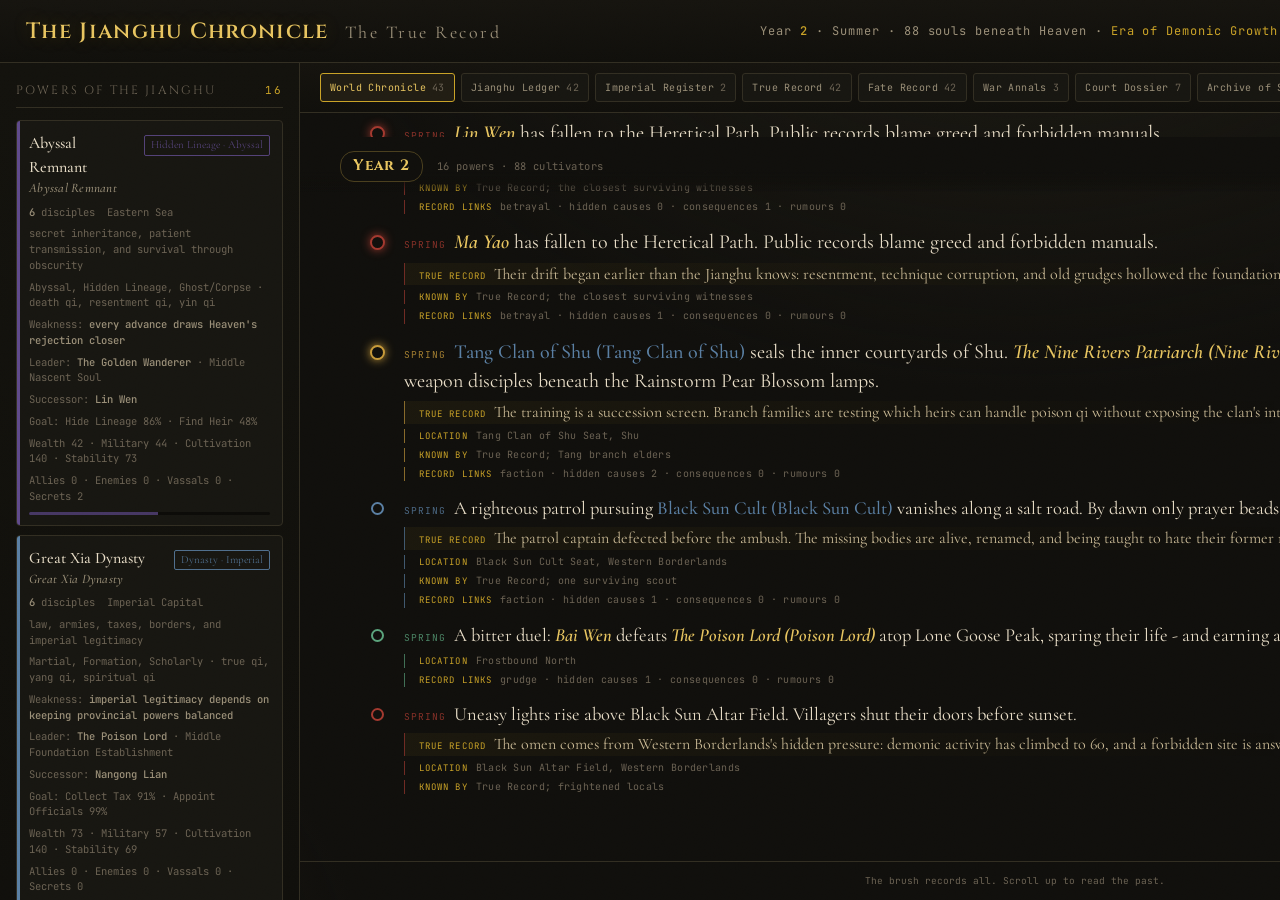
==== commit 40e1132c: "updates" ====
--- a/the-murim-chronicle.html
+++ b/the-murim-chronicle.html
@@ -7,195 +7,7 @@
 <link rel="preconnect" href="https://fonts.googleapis.com">
 <link rel="preconnect" href="https://fonts.gstatic.com" crossorigin>
 <link href="https://fonts.googleapis.com/css2?family=Cinzel:wght@400;500;600;700&family=Cormorant+Garamond:ital,wght@0,400;0,500;0,600;1,400;1,500&family=JetBrains+Mono:wght@400;500&display=swap" rel="stylesheet">
-<style>
-  :root{
-    --ink:#e8ddc7;
-    --ink-dim:#9a8f78;
-    --ink-faint:#6b6253;
-    --paper:#100f0c;
-    --paper-2:#171611;
-    --paper-3:#1f1d16;
-    --line:#322e22;
-    --gold:#c9a227;
-    --gold-bright:#e8c560;
-    --jade:#5aa37c;
-    --blood:#a3392f;
-    --azure:#5a7fa3;
-    --violet:#8b6db0;
-    --righteous:#5aa37c;
-    --rogue:#c79a3a;
-    --heretical:#a3392f;
-    --abyss:#5f4a8b;
-    --hidden:#7a8694;
-  }
-  *{box-sizing:border-box;margin:0;padding:0}
-  html,body{height:100%}
-  body{
-    background:
-      radial-gradient(1200px 800px at 80% -10%, #1c1a13 0%, transparent 60%),
-      radial-gradient(900px 700px at -10% 110%, #1a1410 0%, transparent 55%),
-      var(--paper);
-    color:var(--ink);
-    font-family:'Cormorant Garamond',serif;
-    font-size:18px;
-    line-height:1.5;
-    overflow:hidden;
-  }
-  body::before{
-    content:"";
-    position:fixed;inset:0;pointer-events:none;z-index:9999;
-    background-image:url("data:image/svg+xml,%3Csvg xmlns='http://www.w3.org/2000/svg' width='120' height='120'%3E%3Cfilter id='n'%3E%3CfeTurbulence type='fractalNoise' baseFrequency='0.85' numOctaves='3' stitchTiles='stitch'/%3E%3C/filter%3E%3Crect width='100%25' height='100%25' filter='url(%23n)' opacity='0.035'/%3E%3C/svg%3E");
-    mix-blend-mode:overlay;
-  }
-
-  .app{display:grid;grid-template-columns:300px 1fr 320px;height:100vh}
-
-  /* ============ HEADER ============ */
-  .topbar{
-    grid-column:1 / -1;
-    display:flex;align-items:center;justify-content:space-between;
-    padding:14px 26px;
-    border-bottom:1px solid var(--line);
-    background:linear-gradient(180deg,#16140f,#100f0b);
-  }
-  .brand{display:flex;align-items:baseline;gap:16px}
-  .brand h1{
-    font-family:'Cinzel',serif;font-weight:600;font-size:22px;
-    letter-spacing:.06em;color:var(--gold-bright);
-    text-shadow:0 0 18px rgba(201,162,39,.25);
-  }
-  .brand .kr{font-family:'Cormorant Garamond',serif;color:var(--ink-dim);font-size:18px;letter-spacing:.14em}
-  .era{font-family:'JetBrains Mono',monospace;font-size:12px;color:var(--ink-dim);letter-spacing:.08em}
-  .era b{color:var(--gold);font-weight:500}
-
-  .controls{display:flex;align-items:center;gap:10px}
-  button.ctl{
-    font-family:'Cinzel',serif;font-size:12px;letter-spacing:.08em;
-    background:var(--paper-3);color:var(--ink);
-    border:1px solid var(--line);border-radius:3px;
-    padding:8px 14px;cursor:pointer;transition:.15s;
-  }
-  button.ctl:hover{border-color:var(--gold);color:var(--gold-bright);background:#26231a}
-  button.ctl.primary{background:linear-gradient(180deg,#3a3118,#2a2412);border-color:#5a4d24;color:var(--gold-bright)}
-  button.ctl.primary:hover{box-shadow:0 0 16px rgba(201,162,39,.25)}
-  .speed{display:flex;border:1px solid var(--line);border-radius:3px;overflow:hidden}
-  .speed button{background:var(--paper-2);border:none;color:var(--ink-dim);font-family:'JetBrains Mono',monospace;font-size:12px;padding:8px 11px;cursor:pointer}
-  .speed button.on{background:#2a2412;color:var(--gold-bright)}
-
-  /* ============ PANELS ============ */
-  .panel{overflow-y:auto;padding:18px 16px}
-  .panel.left{border-right:1px solid var(--line);background:linear-gradient(180deg,#13120d,#100f0b)}
-  .panel.right{border-left:1px solid var(--line);background:linear-gradient(180deg,#13120d,#100f0b)}
-  .panel-title{
-    font-family:'Cinzel',serif;font-size:12px;letter-spacing:.18em;
-    color:var(--ink-faint);text-transform:uppercase;
-    padding-bottom:8px;margin-bottom:12px;border-bottom:1px solid var(--line);
-    display:flex;justify-content:space-between;align-items:center;
-  }
-  .panel-title .ct{font-family:'JetBrains Mono',monospace;color:var(--gold);font-size:11px}
-
-  .sect{
-    border:1px solid var(--line);border-radius:4px;padding:10px 12px;margin-bottom:9px;
-    background:var(--paper-2);cursor:pointer;transition:.15s;position:relative;overflow:hidden;
-  }
-  .sect:hover{border-color:#534a30;transform:translateX(2px)}
-  .sect::before{content:"";position:absolute;left:0;top:0;bottom:0;width:3px;background:var(--c)}
-  .sect.dead{opacity:.34;filter:grayscale(.6)}
-  .sect-head{display:flex;justify-content:space-between;align-items:baseline;gap:8px}
-  .sect-name{font-family:'Cormorant Garamond',serif;font-weight:500;font-size:16px;color:var(--ink)}
-  .sect-name .en{display:block;font-family:'Cormorant Garamond',serif;font-size:13px;color:var(--ink-dim);font-style:italic;letter-spacing:.02em}
-  .sect-tier{font-family:'Cormorant Garamond',serif;font-size:11px;color:var(--c);white-space:nowrap;border:1px solid var(--c);padding:1px 6px;border-radius:2px;opacity:.85}
-  .sect-meta{display:flex;gap:12px;margin-top:6px;font-family:'JetBrains Mono',monospace;font-size:10.5px;color:var(--ink-faint)}
-  .sect-meta b{color:var(--ink-dim);font-weight:500}
-  .pbar{height:3px;background:#0c0b08;border-radius:2px;margin-top:7px;overflow:hidden}
-  .pbar i{display:block;height:100%;background:var(--c);opacity:.7}
-
-  /* ============ CHRONICLE ============ */
-  .chronicle{display:flex;flex-direction:column;min-height:0}
-  .chron-scroll{flex:1;overflow-y:auto;padding:24px 40px 60px;position:relative}
-  .chron-scroll::before{
-    content:"";position:absolute;left:64px;top:0;bottom:0;width:1px;
-    background:linear-gradient(180deg,transparent,var(--line) 8%,var(--line) 92%,transparent);
-  }
-  .yearmark{
-    position:sticky;top:0;z-index:5;
-    display:flex;align-items:center;gap:14px;
-    padding:14px 0 10px;margin-left:-40px;padding-left:40px;
-    background:linear-gradient(180deg,var(--paper) 60%,transparent);
-  }
-  .yearmark .y{
-    font-family:'Cinzel',serif;font-weight:700;font-size:15px;color:var(--gold-bright);
-    background:var(--paper);padding:3px 12px;border:1px solid #4a3f1e;border-radius:14px;
-    letter-spacing:.05em;z-index:2;
-  }
-  .yearmark .ystat{font-family:'JetBrains Mono',monospace;font-size:10.5px;color:var(--ink-faint);letter-spacing:.04em}
-
-  .entry{
-    position:relative;padding:7px 0 7px 56px;margin-left:8px;
-    animation:rise .5s ease both;
-  }
-  @keyframes rise{from{opacity:0;transform:translateY(8px)}to{opacity:1;transform:translateY(0)}}
-  .entry::before{
-    content:"";position:absolute;left:23px;top:14px;width:9px;height:9px;border-radius:50%;
-    background:var(--paper);border:2px solid var(--dot,var(--ink-faint));z-index:2;
-  }
-  .entry .txt{font-size:18.5px;line-height:1.46;color:var(--ink)}
-  .entry .txt .nm{color:var(--gold-bright);font-weight:600;font-style:italic}
-  .entry .txt .sn{color:var(--azure);font-weight:500}
-  .entry .txt em.art{color:var(--violet);font-style:italic}
-  .entry .tag{
-    font-family:'JetBrains Mono',monospace;font-size:9.5px;letter-spacing:.1em;
-    text-transform:uppercase;color:var(--dot);opacity:.8;margin-right:8px;
-  }
-  .entry.major .txt{font-size:20px}
-  .entry.major::before{width:11px;height:11px;left:22px;box-shadow:0 0 10px var(--dot)}
-  .entry.epic{
-    background:linear-gradient(90deg,rgba(163,57,47,.08),transparent 70%);
-    border-left:2px solid var(--dot);margin-left:0;padding-left:64px;border-radius:0 4px 4px 0;
-  }
-  .entry.epic .txt{font-family:'Cormorant Garamond',serif;font-size:21px}
-
-  .c-found{--dot:var(--jade)} .c-break{--dot:var(--gold-bright)} .c-war{--dot:var(--blood)}
-  .c-death{--dot:var(--ink-faint)} .c-art{--dot:var(--violet)} .c-fall{--dot:#7a3030}
-  .c-rise{--dot:var(--gold-bright)} .c-corrupt{--dot:var(--magyo)} .c-duel{--dot:var(--azure)}
-  .c-lost{--dot:var(--eunja)} .c-found2{--dot:var(--jade)} .c-threat{--dot:#d14b3a}
-  .c-peace{--dot:var(--jade)} .c-lineage{--dot:var(--sapa)}
-
-  /* ============ FIGURES ============ */
-  .figcard{
-    border:1px solid var(--line);border-radius:4px;padding:11px 12px;margin-bottom:9px;
-    background:var(--paper-2);position:relative;overflow:hidden;
-  }
-  .figcard::before{content:"";position:absolute;left:0;top:0;bottom:0;width:3px;background:var(--c)}
-  .fig-name{font-family:'Cinzel',serif;font-size:15px;color:var(--ink);font-weight:500}
-  .fig-alias{font-style:italic;color:var(--c);font-size:15px;font-family:'Cormorant Garamond',serif}
-  .fig-sub{font-family:'JetBrains Mono',monospace;font-size:10px;color:var(--ink-faint);margin-top:3px;letter-spacing:.03em}
-  .fig-realm{display:inline-block;font-family:'Cormorant Garamond',serif;font-size:10.5px;color:var(--c);border:1px solid var(--c);padding:1px 6px;border-radius:2px;margin-top:6px;opacity:.88}
-  .fig-bars{margin-top:8px;display:grid;grid-template-columns:auto 1fr;gap:3px 8px;align-items:center}
-  .fig-bars span{font-family:'Cormorant Garamond',serif;font-size:10px;color:var(--ink-faint)}
-  .mini{height:4px;background:#0c0b08;border-radius:2px;overflow:hidden}
-  .mini i{display:block;height:100%}
-
-  .stat-grid{display:grid;grid-template-columns:1fr 1fr;gap:8px;margin-bottom:18px}
-  .stat{border:1px solid var(--line);border-radius:4px;padding:9px 11px;background:var(--paper-2)}
-  .stat .v{font-family:'Cinzel',serif;font-size:22px;color:var(--gold-bright);line-height:1}
-  .stat .l{font-family:'JetBrains Mono',monospace;font-size:9px;color:var(--ink-faint);letter-spacing:.08em;text-transform:uppercase;margin-top:4px}
-
-  .legend{display:flex;flex-wrap:wrap;gap:6px 14px;margin-bottom:16px;font-family:'Cormorant Garamond',serif;font-size:11px;color:var(--ink-dim)}
-  .legend i{display:inline-block;width:9px;height:9px;border-radius:50%;margin-right:5px;vertical-align:middle}
-
-  ::-webkit-scrollbar{width:9px;height:9px}
-  ::-webkit-scrollbar-track{background:transparent}
-  ::-webkit-scrollbar-thumb{background:#2a271d;border-radius:5px;border:2px solid var(--paper)}
-  ::-webkit-scrollbar-thumb:hover{background:#3a3526}
-
-  .footer-note{font-family:'JetBrains Mono',monospace;font-size:9.5px;color:var(--ink-faint);text-align:center;padding:12px;border-top:1px solid var(--line)}
-
-  @media (max-width:1100px){
-    .app{grid-template-columns:1fr}
-    .panel.left,.panel.right{display:none}
-  }
-</style>
+<link rel="stylesheet" href="styles/app.css">
 </head>
 <body>
 <div class="app">
@@ -203,7 +15,7 @@
   <div class="topbar">
     <div class="brand">
       <h1>The Jianghu Chronicle</h1>
-      <span class="kr">The True Record</span>
+      <span class="subtitle">The True Record</span>
     </div>
     <div class="era" id="era">Year <b id="yr">1</b> · <span id="season">Spring</span> · <span id="alive">0</span> souls beneath Heaven</div>
     <div class="controls">
@@ -224,6 +36,7 @@
   </aside>
 
   <main class="chronicle">
+    <div class="recordbar" id="recordbar"></div>
     <div class="chron-scroll" id="chron"></div>
     <div class="footer-note" id="fnote">The brush records all. Scroll up to read the past.</div>
   </main>
@@ -236,6 +49,8 @@
       <div class="stat"><div class="v" id="s-art">0</div><div class="l">Living Manuals</div></div>
       <div class="stat"><div class="v" id="s-lost">0</div><div class="l">Lost Manuals</div></div>
     </div>
+    <div class="panel-title">Map State <span class="ct" id="regionct">0</span></div>
+    <div id="regionlist"></div>
     <div class="legend">
       <span><i style="background:var(--righteous)"></i>Righteous Path</span>
       <span><i style="background:var(--rogue)"></i>Rogue Path</span>
@@ -243,746 +58,19 @@
       <span><i style="background:var(--abyss)"></i>Abyssal Path</span>
       <span><i style="background:var(--hidden)"></i>Hidden Lineages</span>
     </div>
+    <div class="panel-title">Fate Record <span class="ct" id="fatect">0</span></div>
+    <div id="fatebox" class="fatebox"></div>
+    <div class="panel-title">Deep Archive <span class="ct" id="archivect">0</span></div>
+    <input id="archiveSearch" class="archive-search" type="search" placeholder="Search the record">
+    <div id="archiveTabs" class="archive-tabs"></div>
+    <div id="archiveList" class="archive-list"></div>
+    <div id="archiveDetail" class="archive-detail"></div>
     <div class="panel-title">Notable Cultivators <span class="ct" id="figct">0</span></div>
     <div id="figlist"></div>
   </aside>
 
 </div>
 
-<script>
-"use strict";
-/* =====================================================================
-   THE JIANGHU CHRONICLE — THE TRUE RECORD
-   A deterministic, observer-only Chinese Jianghu/Xuanhuan simulation.
-   Layering: seeded core · per-season controller · DOM runner.
-   ===================================================================== */
-
-/* ---------- seeded RNG (mulberry32) ---------- */
-function makeRNG(seed){
-  let a = seed >>> 0;
-  return function(){
-    a |= 0; a = a + 0x6D2B79F5 | 0;
-    let t = Math.imul(a ^ a >>> 15, 1 | a);
-    t = t + Math.imul(t ^ t >>> 7, 61 | t) ^ t;
-    return ((t ^ t >>> 14) >>> 0) / 4294967296;
-  };
-}
-let rng = makeRNG(Date.now() & 0xffffffff);
-const rand = ()=>rng();
-const ri = (lo,hi)=>Math.floor(rand()*(hi-lo+1))+lo;
-const pick = arr=>arr[Math.floor(rand()*arr.length)];
-const chance = p=>rand()<p;
-const clamp = (v,lo,hi)=>Math.max(lo,Math.min(hi,v));
-const cap = s=>s.charAt(0).toUpperCase()+s.slice(1);
-
-/* ---------- Chinese Jianghu / Xuanhuan name & flavour data ---------- */
-const SURNAMES = ["Li","Wang","Zhang","Liu","Chen","Yang","Zhao","Huang","Zhou","Wu","Xu","Sun","Ma","Zhu","Hu","Guo","He","Gao","Lin","Luo","Xie","Song","Tang","Han","Feng","Jiang","Wei","Shen","Ye","Bai"];
-const CLAN_SURNAMES = ["Tang","Murong","Nangong","Sima","Dugu","Gongsun","Shangguan","Ouyang","Ximen","Zhuge"];
-const GIVEN = ["Ming","Hao","Jian","Yun","Qing","Xue","Ling","Ruo","Yan","Feng","Tian","Ziyu","Lian","Mei","Shen","Wuji","Changsheng","Yue","Chuan","Ning","Guang","A-Lan","Baiyu","Qian","Zhen","Xia","Rong","Yuxin","Muchen","Wen","Yao","Zihan","Fei","Luochen","Jing"];
-
-/* Jianghu epithet builder — prefix + suffix + meaning */
-const BH_PRE = [
-  ["Azure","Azure"],["White","White"],["Black","Black"],["Crimson","Crimson"],
-  ["Jade","Jade"],["Iron","Iron"],["Moonless","Moonless"],["Cloud","Cloud"],
-  ["Drunken","Drunken"],["Silent","Silent"],["Nine Rivers","Nine Rivers"],["Frost","Frost"],
-  ["Thunder","Thunder"],["Plum Blossom","Plum Blossom"],["Poison","Poison"],["Abyssal","Abyssal"],
-  ["Hidden","Hidden"],["Golden","Golden"],["Sword","Sword"],["Nameless","Nameless"]
-];
-const BH_SUF = [
-  ["Sword","Sword"],["Saber","Saber"],["Scholar","Scholar"],["Monk","Monk"],
-  ["Immortal","Immortal"],["Wanderer","Wanderer"],["Patriarch","Patriarch"],["Fairy","Fairy"],
-  ["Ghost","Ghost"],["Venerable","Venerable"],["Lord","Lord"],["Needle","Needle"]
-];
-
-/* faction name builder */
-const SECT_PRE = [
-  ["Wudang","Wudang"],["Mount Hua","Mount Hua"],["Kunlun","Kunlun"],["Emei","Emei"],
-  ["White Crane","White Crane"],["Cloud-Splitting","Cloud-Splitting"],["Black Sand","Black Sand"],
-  ["Azure Lamp","Azure Lamp"],["Iron Seal","Iron Seal"],["Moonwater","Moonwater"],
-  ["Red Lotus","Red Lotus"],["Broken Star","Broken Star"],["Frost Phoenix","Frost Phoenix"],
-  ["Silent Rain","Silent Rain"],["Seven Killings","Seven Killings"],["Jade Serpent","Jade Serpent"],
-  ["Burning Scripture","Burning Scripture"],["Star-Picking","Star-Picking"],["Nine Rivers","Nine Rivers"],
-  ["Medicine King","Medicine King"],["Thousand Mechanism","Thousand Mechanism"]
-];
-const SECT_SUF = [
-  ["Sect","Sect"],["Clan","Clan"],["Temple","Temple"],["Monastery","Monastery"],
-  ["Academy","Academy"],["Palace","Palace"],["Tower","Tower"],["Valley","Valley"],
-  ["Alliance","Alliance"],["Cult","Cult"],["Workshop","Workshop"],["Manor","Manor"]
-];
-
-const FIXED_POWERS = [
-  {name:"Great Xia Dynasty", roman:"Great Xia Dynasty", type:"Dynasty", align:"imperial", region:"the Imperial Capital", prestige:82},
-  {name:"Imperial Academy", roman:"Imperial Academy", type:"Academy", align:"academy", region:"Chang'an, the Imperial Capital", prestige:76},
-  {name:"Divine Hall", roman:"Divine Hall", type:"Temple", align:"temple", region:"the Heavenly Capital", prestige:80},
-  {name:"Wudang Sect", roman:"Wudang Sect", type:"Sect", align:"righteous", region:"Mount Wudang", prestige:72},
-  {name:"Shaolin Temple", roman:"Shaolin Temple", type:"Temple", align:"righteous", region:"Mount Song", prestige:74},
-  {name:"Tang Clan of Shu", roman:"Tang Clan of Shu", type:"Clan", align:"clan", region:"the Shu Basin", prestige:70},
-  {name:"Mount Hua Sword Sect", roman:"Mount Hua Sword Sect", type:"Sect", align:"righteous", region:"Mount Hua", prestige:68},
-  {name:"Medicine King Valley", roman:"Medicine King Valley", type:"Valley", align:"hidden", region:"the southern herb mountains", prestige:62},
-  {name:"Thousand Mechanism Workshop", roman:"Thousand Mechanism Workshop", type:"Workshop", align:"rogue", region:"the furnace cities of Jiangnan", prestige:58},
-  {name:"Beggar Sect", roman:"Beggar Sect", type:"Sect", align:"rogue", region:"every city gate under Heaven", prestige:64},
-  {name:"Black Sun Cult", roman:"Black Sun Cult", type:"Cult", align:"heretical", region:"the Western Wastes", prestige:56},
-  {name:"Abyssal Remnant", roman:"Abyssal Remnant", type:"Hidden Lineage", align:"abyssal", region:"beneath the Moonless Sea", prestige:52}
-];
-
-const ART_PRE = [
-  ["Pure Yang","Pure Yang"],["Taiji","Taiji"],["Plum Blossom","Plum Blossom"],["Vajra","Vajra"],
-  ["Arhat","Arhat"],["Rainstorm Pear Blossom","Rainstorm Pear Blossom"],["Seven-Step Heartbreak","Seven-Step Heartbreak"],
-  ["Thousand Venom","Thousand Venom"],["Blood Demon","Blood Demon"],["Soul-Devouring","Soul-Devouring"],
-  ["Black Sun","Black Sun"],["Heaven-Splitting","Heaven-Splitting"],["Frost Phoenix","Frost Phoenix"],
-  ["Azure Lamp","Azure Lamp"],["Jade Marrow","Jade Marrow"],["Abyssal Qi","Abyssal Qi"],
-  ["Cloud-Piercing","Cloud-Piercing"],["Nine Rivers","Nine Rivers"],["Star-Reading","Star-Reading"]
-];
-const ART_SUF = [
-  ["Scripture","Scripture"],["Sword Art","Sword Art"],["Saber Art","Saber Art"],
-  ["Palm Art","Palm Art"],["Fist Art","Fist Art"],["Hidden Weapon Manual","Hidden Weapon Manual"],
-  ["Poison Canon","Poison Canon"],["Movement Art","Movement Art"],["Formation Manual","Formation Manual"],
-  ["Alchemy Canon","Alchemy Canon"],["Forbidden Art","Forbidden Art"]
-];
-
-const REGIONS = ["the Central Plains","the Shu Basin","the Western Wastes","the Frostbound North","the Misted East","the Imperial Capital","the Jade Coast","the Ten-Thousand Peaks","the Bleak Steppe","the Moonless Sea","Jiangnan","the Southern Marches"];
-const WAR_NAMES = [
-  ["the War Annals of Righteous and Heretical Blood","War Annals"],["the Black Sun Rebellion","War Annals"],
-  ["the Ten-Year Sect War","War Annals"],["the Struggle Beneath Heaven","War Annals"],
-  ["the Abyssal Calamity","Abyssal Record"],["the Jiangnan Succession War","Court Dossier"],
-  ["the War of Drawn Sabers","Jianghu Ledger"],["the Schism of the Nine Mountains","Archive of Sects"]
-];
-
-/* alignment / faction bands */
-const ALIGN = {
-  righteous:{key:"righteous",label:"Righteous Path",kr:"Righteous",c:"var(--righteous)"},
-  clan:{key:"clan",label:"Noble Clan",kr:"Clan",c:"var(--gold)"},
-  imperial:{key:"imperial",label:"Imperial Order",kr:"Imperial",c:"var(--azure)"},
-  academy:{key:"academy",label:"Academy",kr:"Academy",c:"var(--jade)"},
-  temple:{key:"temple",label:"Divine Hall",kr:"Temple",c:"var(--gold-bright)"},
-  rogue:{key:"rogue",label:"Rogue Path",kr:"Rogue",c:"var(--rogue)"},
-  heretical:{key:"heretical",label:"Heretical Path",kr:"Heretical",c:"var(--heretical)"},
-  abyssal:{key:"abyssal",label:"Abyssal Path",kr:"Abyssal",c:"var(--abyss)"},
-  hidden:{key:"hidden",label:"Hidden Lineage",kr:"Hidden",c:"var(--hidden)"}
-};
-
-/* universal xuanhuan cultivation ladder */
-const REALMS = ["Mortal","Body Tempering","Meridian Opening","Qi Refining","Foundation Establishment","Golden Core","Nascent Soul","Soul Formation","Void Refinement","Body Integration","Mahayana","Tribulation Transcendence","Immortal / Ascended"];
-const REALM_KR = ["Mortal","Body Tempering","Meridian Opening","Qi Refining","Foundation Establishment","Golden Core","Nascent Soul","Soul Formation","Void Refinement","Body Integration","Mahayana","Tribulation","Ascended"];
-const APEX = REALMS.length-1;
-
-const PATH_FLAVOR = {
-  righteous:{verb:"entered",via:["through disciplined inner qi circulation","by tempering heart and sword beneath Heaven's law","after studying an orthodox scripture","through a decade of clean foundation work"]},
-  clan:{verb:"secured",via:["through inherited clan medicines","under the eyes of the branch elders","by protecting the ancestral canon","after a private family trial"]},
-  imperial:{verb:"was recorded by the Imperial Register at",via:["after passing a court examination","through battlefield merit","under state-backed formation training","while serving the Great Xia"]},
-  academy:{verb:"comprehended",via:["through scholarly meditation","after interpreting an ancient commentary","by aligning ritual, law, and qi","beneath the Academy observatory"]},
-  temple:{verb:"purified the body into",via:["through scripture recitation","after a season of fasting and staff practice","beneath temple bells","by suppressing an inner demon"]},
-  rogue:{verb:"forced open",via:["through a perilous shortcut","after stealing a rival's true qi","by risking a dubious pill","in a market-town duel"]},
-  heretical:{verb:"seized",via:["through blood arts","by practicing a forbidden scripture","at the price of peace of mind","through soul-burning cultivation"]},
-  abyssal:{verb:"survived",via:["while abyssal qi rewrote the meridians","by rejecting Heaven's order","beneath a moonless omen","as the Abyss whispered from within"]},
-  hidden:{verb:"quietly reached",via:["in a secluded lineage cave","while listening to mountain rain","after a lifetime of stillness","far beyond the public record"]}
-};
-/* =====================================================================
-   STATE & ENTITIES
-   ===================================================================== */
-let STATE;
-function newId(){ return STATE.idc++; }
-
-function makeName(){
-  if(chance(.22)) return pick(CLAN_SURNAMES)+" "+pick(GIVEN);
-  return pick(SURNAMES)+" "+pick(GIVEN);
-}
-function makeEpithet(){
-  const p=pick(BH_PRE), s=pick(BH_SUF);
-  return { roman: p[0]+s[0], kr: p[1]+" "+s[1], en: "the "+p[1]+" "+s[1] };
-}
-function makeSectName(align){
-  const p=pick(SECT_PRE);
-  let s;
-  // heretical houses lean toward cults; clans lean toward family institutions
-  if(align==="heretical") s = chance(.5)? ["Cult","Cult"] : pick(SECT_SUF);
-  else s = pick(SECT_SUF);
-  return { roman:p[0]+" "+s[0], kr:p[1]+" "+s[1], en:p[1]+" "+s[1] };
-}
-function makeArtName(){
-  const p=pick(ART_PRE), s=pick(ART_SUF);
-  return { roman:p[0]+" "+s[0], kr:p[1]+" "+s[1], en:p[1]+" "+s[1] };
-}
-
-function makeArt(align){
-  const nm = makeArtName();
-  return {
-    id:newId(), kind:"art",
-    name:nm.en, kr:nm.kr, roman:nm.roman,
-    tier: ri(2,6),
-    align,
-    corruption: align==="abyssal"? ri(65,95) : align==="heretical"? ri(35,70) : align==="rogue"? ri(15,40) : ri(0,12),
-    lost:false, dormant:false,
-    holders:0, origin:STATE.year, lostYear:null,
-    lostHolder:null
-  };
-}
-
-function makeFigure(opts={}){
-  const align = opts.align || pick(["righteous","righteous","rogue","heretical","hidden"]);
-  const talent = opts.talent!=null?opts.talent:ri(20,80);
-  const f={
-    id:newId(), kind:"fig",
-    name: opts.name||makeName(),
-    epithet:null,
-    align, talent,
-    realm: opts.realm!=null?opts.realm:0,
-    progress: rand()*40,
-    age: opts.age!=null?opts.age:ri(14,22),
-    lifespan:0, power:0,
-    fame: opts.fame||ri(0,8),
-    alignmentDrift: align==="abyssal"?ri(65,88):align==="heretical"?ri(40,65):align==="rogue"?ri(20,40):ri(0,15),
-    sect: opts.sect||null,
-    art: opts.art||null,
-    master: opts.master||null,
-    lineage: opts.lineage||null,
-    alive:true, born:STATE.year,
-    isThreat:false, namedAt:null,
-    grudges:[]
-  };
-  recomputeLife(f); recomputePower(f);
-  return f;
-}
-function recomputeLife(f){
-  let base = 58 + f.realm*22 + Math.floor(f.talent/4);
-  if(f.align==="abyssal") base -= 28;
-  if(f.align==="heretical") base -= 18;
-  if(f.align==="hidden") base += 30;
-  f.lifespan = base;
-}
-function recomputePower(f){
-  let p = f.realm*100 + f.progress + f.talent*1.5;
-  if(f.art) p += f.art.tier*30;
-  f.power = Math.round(p);
-}
-
-function makeSect(opts={}){
-  const align = opts.align || pick(["righteous","righteous","righteous","clan","imperial","academy","temple","rogue","heretical","abyssal","hidden"]);
-  const nm = opts.name ? {en:opts.name, kr:opts.name, roman:opts.roman||opts.name} : makeSectName(align);
-  return {
-    id:newId(), kind:"sect", type:opts.type || nm.en.split(" ").at(-1) || "Sect",
-    name:nm.en, kr:nm.kr, roman:nm.roman,
-    align,
-    region: opts.region||pick(REGIONS),
-    founded:STATE.year,
-    prestige: opts.prestige!=null?opts.prestige:ri(25,55),
-    members:[],
-    signatureArt:null,
-    alive:true, deadYear:null,
-    atWarWith:[]
-  };
-}
-
-/* =====================================================================
-   CHRONICLE REFERENCES
-   ===================================================================== */
-function ref(f){
-  if(!f) return "an unknown";
-  if(f.epithet && f.namedAt!=null) return `<span class="nm">${cap(f.epithet.en)} (${f.epithet.kr})</span>`;
-  return `<span class="nm">${f.name}</span>`;
-}
-function plainRef(f){ return `<span class="nm">${f.name}</span>`; }
-function sref(s){ return s? `<span class="sn">${s.name} (${s.kr})</span>` : "a vanished house"; }
-function aref(a){ return a? `<em class="art">${a.name} (${a.kr})</em>` : "a forgotten art"; }
-
-function chron(cls, html, level){
-  STATE.log.push({year:STATE.year, season:STATE.season, cls, html, level:level||"normal"});
-  STATE.dirtyLog=true;
-}
-
-/* =====================================================================
-   GENESIS
-   ===================================================================== */
-function genesis(seed){
-  rng = makeRNG(seed>>>0);
-  STATE = {
-    idc:1, year:1, season:0, seasonNames:["Spring","Summer","Autumn","Winter"],
-    figures:[], sects:[], arts:[],
-    log:[], dirtyLog:true, dirtyPanels:true,
-    activeWars:[], threatActive:false, seed
-  };
-
-  const nArt = ri(10,13);
-  for(let i=0;i<nArt;i++) STATE.arts.push(makeArt(pick(["righteous","righteous","clan","imperial","academy","temple","rogue","heretical","abyssal","hidden"])));
-
-  const powerSeeds = [...FIXED_POWERS];
-  const nSect = ri(4,6);
-  for(let i=0;i<nSect;i++) powerSeeds.push({});
-  for(const seedPower of powerSeeds){
-    const s = makeSect(seedPower);
-    STATE.sects.push(s);
-    const cand = STATE.arts.filter(a=>!a.lost && a.align===s.align);
-    s.signatureArt = cand.length? pick(cand) : pick(STATE.arts);
-    s.signatureArt.holders++;
-    for(let j=0;j<ri(3,5);j++){
-      const f=makeFigure({align:s.align,sect:s,art:s.signatureArt,realm:ri(2,4),age:ri(28,55)});
-      s.members.push(f.id); STATE.figures.push(f);
-    }
-    const founder=makeFigure({align:s.align,sect:s,art:s.signatureArt,realm:ri(4,6),age:ri(48,70),talent:ri(55,90)});
-    maybeName(founder, true);
-    s.members.push(founder.id); STATE.figures.push(founder);
-    const head = s.type==="Clan"?"Patriarch":s.align==="heretical"?"Cult Lord": s.align==="imperial"?"Imperial Chancellor":s.align==="academy"?"Academy Chancellor":s.align==="temple"?"Hall Preceptor":"Sect Leader";
-    chron("c-found", `${sref(s)} enters the World Chronicle in ${s.region} under ${ref(founder)}, ${head} of the power, who safeguards ${aref(s.signatureArt)}.`, "major");
-  }
-  for(let i=0;i<ri(3,6);i++){
-    const f=makeFigure({align:pick(["hidden","rogue","righteous","academy","clan"]),realm:ri(1,3),age:ri(20,40)});
-    STATE.figures.push(f);
-  }
-  chron("c-peace", `The World Chronicle opens. ${STATE.sects.length} dynasties, academies, sects, clans, temples, and hidden powers move beneath Heaven; the True Record waits beneath the public ink.`, "epic");
-}
-
-/* =====================================================================
-   HELPERS
-   ===================================================================== */
-const aliveFigs = ()=>STATE.figures.filter(f=>f.alive);
-const aliveSects = ()=>STATE.sects.filter(s=>s.alive);
-const figById = id=>STATE.figures.find(f=>f.id===id);
-
-function maybeName(f, force){
-  if(f.namedAt!=null) return;
-  if(force || (f.realm>=3 && f.fame>=14)){
-    f.epithet = makeEpithet();
-    f.namedAt = STATE.year;
-    chron("c-rise", `${plainRef(f)}${f.sect?" of "+f.sect.name+" ("+f.sect.kr+")":""} has won renown across the land, now spoken of as <span class="nm">${cap(f.epithet.en)} (${f.epithet.kr})</span>.`, "major");
-  }
-}
-
-function alignShift(f, amount, reason){
-  const before = f.align;
-  f.alignmentDrift = clamp(f.alignmentDrift + amount, 0, 100);
-  let na;
-  if(f.alignmentDrift>=88) na="abyssal";
-  else if(f.alignmentDrift>=72) na="heretical";
-  else if(f.alignmentDrift>=42) na="rogue";
-  else if(f.alignmentDrift<=10 && f.align!=="hidden") na="righteous";
-  else na=f.align;
-  if(na!==before && f.align!=="hidden"){
-    f.align=na;
-    if(na==="abyssal"){
-      chron("c-corrupt", `${ref(f)} has become abyss-touched${reason?" — "+reason:""}. The True Record notes that their meridians no longer obey Heaven's law.`, "major");
-    } else if(na==="heretical"){
-      chron("c-corrupt", `${ref(f)} has fallen to the Heretical Path${reason?" — "+reason:""}. The energy about them turns cold and ravenous.`, "major");
-    } else if(na==="rogue" && before==="righteous"){
-      chron("c-corrupt", `${ref(f)} forsakes the righteous canon for rogue methods${reason?" after "+reason:""}.`, "normal");
-    }
-    recomputeLife(f);
-  }
-}
-
-/* =====================================================================
-   TICK SYSTEMS — one season per tick, four ticks per year
-   ===================================================================== */
-function tick(){
-  STATE.season++;
-  if(STATE.season>3){ STATE.season=0; STATE.year++; }
-  const yearTurn = STATE.season===0;
-
-  sysCultivation();
-  sysFame();
-  if(yearTurn){
-    sysAging();
-    sysRecruitment();
-    sysArtRefinement();
-    sysRivalryAndWar();
-    sysCorruptionAndThreat();
-    sysLostAndFound();
-    sysSectFortune();
-    sysHeroicArcs();
-  }
-  STATE.dirtyPanels=true;
-}
-
-function sysCultivation(){
-  for(const f of aliveFigs()){
-    if(f.realm>=APEX){ f.progress=100; continue; }
-    let gain = (f.talent/30) + rand()*4;
-    if(f.align==="abyssal") gain*=1.35;
-    if(f.align==="heretical") gain*=1.25;
-    if(f.align==="hidden") gain*=0.8;
-    if(f.sect) gain*=1.1;
-    f.progress += gain;
-    if(f.progress>=100){
-      f.progress=0; f.realm++;
-      recomputeLife(f); recomputePower(f);
-      f.fame += 3 + f.realm;
-      const fl=PATH_FLAVOR[f.align];
-      if(f.realm>=3){
-        const lvl = f.realm>=6?"major":"normal";
-        chron("c-break", `${ref(f)} ${fl.verb} the realm of <b style="color:var(--gold)">${REALMS[f.realm]} (${REALM_KR[f.realm]})</b>, ${pick(fl.via)}.`, lvl);
-      }
-      maybeName(f);
-      if(f.realm===APEX){
-        chron("c-break", `Heaven itself takes notice: ${ref(f)} has touched the <b style="color:var(--gold-bright)">Tribulation Transcendence</b>, the apex no mortal is meant to reach.`, "epic");
-      }
-    }
-  }
-}
-
-function sysFame(){
-  for(const f of aliveFigs()){
-    if(chance(.04)){ f.fame += rand()*2; maybeName(f); }
-  }
-}
-
-function sysAging(){
-  for(const f of aliveFigs()){
-    f.age++;
-    const over = f.age - f.lifespan;
-    let deathP = over>0 ? 0.18 + over*0.05 : (f.age>f.lifespan-10? 0.02:0.004);
-    if(f.align==="abyssal") deathP+=0.02;
-    if(f.align==="heretical") deathP+=0.01;
-    if(chance(deathP)) killFigure(f, "passes from the world, their inner qi returning to heaven and earth");
-  }
-}
-
-function killFigure(f, why){
-  f.alive=false; f.diedYear=STATE.year;
-  if(f.sect){ f.sect.members=f.sect.members.filter(id=>id!==f.id); }
-  if(f.art) f.art.holders=Math.max(0,f.art.holders-1);
-  if(f.namedAt!=null || f.realm>=4){
-    const lvl = f.realm>=6? "major":"normal";
-    chron("c-death", `${ref(f)}${f.sect?" of "+f.sect.name:""} ${why}. ${f.realm>=6?"An age ends with them.":""}`, lvl);
-    if(f.isThreat){
-      STATE.threatActive=false;
-      chron("c-peace", `With the fall of the Son of the Abyss, the Jianghu exhales. Yet ${aref(f.art)} was never recovered...`, "major");
-      if(f.art){ f.art.dormant=true; f.art.lostHolder=f.name; }
-    }
-  }
-}
-
-function sysRecruitment(){
-  for(const s of aliveSects()){
-    const living = s.members.map(figById).filter(x=>x&&x.alive);
-    if(living.length<3){
-      for(let i=0;i<ri(1,2);i++){
-        const f=makeFigure({align:s.align,sect:s,art:s.signatureArt,realm:0,age:ri(13,18),talent:ri(15,70)});
-        s.members.push(f.id); STATE.figures.push(f);
-        if(s.signatureArt) s.signatureArt.holders++;
-      }
-    } else if(chance(.35) && living.length<14){
-      const master = pick(living.filter(x=>x.realm>=3)) || pick(living);
-      const f=makeFigure({align:s.align,sect:s,art:s.signatureArt,realm:0,age:ri(12,17),talent:ri(15,75),master:master?master.id:null});
-      s.members.push(f.id); STATE.figures.push(f);
-      if(s.signatureArt) s.signatureArt.holders++;
-      if(f.talent>=68){
-        chron("c-lineage", `A prodigy named ${plainRef(f)} is taken in by ${sref(s)}; the elders whisper of a rare innate root.`, "normal");
-      }
-    }
-  }
-}
-
-function sysArtRefinement(){
-  for(const a of STATE.arts){
-    if(a.lost||a.dormant) continue;
-    const masters = aliveFigs().filter(f=>f.art===a && f.realm>=5);
-    if(masters.length && chance(.12) && a.tier<9){
-      a.tier++;
-      const m=pick(masters);
-      const ord=["","first","second","third","fourth","fifth","sixth","seventh","eighth","ninth"][a.tier];
-      chron("c-art", `${ref(m)} comprehends a higher layer of ${aref(a)}, refining it to its ${ord} stratum.`, a.tier>=7?"major":"normal");
-    }
-  }
-}
-
-function sysRivalryAndWar(){
-  const sects=aliveSects();
-  for(const w of [...STATE.activeWars]){
-    w.years++;
-    const A=STATE.sects.find(s=>s.id===w.a), B=STATE.sects.find(s=>s.id===w.b);
-    if(!A||!B||!A.alive||!B.alive){ endWar(w,A,B); continue; }
-    const pa=sectMight(A), pb=sectMight(B);
-    if(chance(.5)) battle(A,B,pa,pb,w);
-    if(w.years>=2 && (chance(.3)||Math.abs(pa-pb)>pa*0.6)){
-      const winner=pa>=pb?A:B, loser=pa>=pb?B:A;
-      endWar(w,A,B,winner,loser);
-    }
-  }
-  if(sects.length>=2 && STATE.activeWars.length<2 && chance(.22)){
-    const a=pick(sects); let b=pick(sects); let g=0; while(b===a&&g++<5) b=pick(sects);
-    if(a!==b && !warExists(a,b)){
-      const enemyPaths=(["heretical","abyssal"].includes(a.align)&&b.align==="righteous")||(a.align==="righteous"&&["heretical","abyssal"].includes(b.align));
-      if(enemyPaths || chance(.4)){
-        const wn=pick(WAR_NAMES);
-        const w={a:a.id,b:b.id,name:wn[0],kr:wn[1],years:0,start:STATE.year};
-        STATE.activeWars.push(w);
-        a.atWarWith.push(b.id); b.atWarWith.push(a.id);
-        const cause = enemyPaths? "the righteous cannot abide the heretical" :
-          pick(["a stolen manual","an assassinated elder","a contested mountain","an old blood-debt","a marriage betrayed","a duel gone wrong"]);
-        chron("c-war", `${pick(["Banners rise","War drums sound","Blood is sworn"])}: ${sref(a)} and ${sref(b)} fall into open war — ${w.name} (${w.kr}) — over ${cause}.`, "major");
-      }
-    }
-  }
-}
-function sectMight(s){ return s.members.map(figById).filter(x=>x&&x.alive).reduce((t,f)=>t+f.power,0)+s.prestige*5; }
-function warExists(a,b){ return STATE.activeWars.some(w=>(w.a===a.id&&w.b===b.id)||(w.a===b.id&&w.b===a.id)); }
-function topMember(s){ const m=s.members.map(figById).filter(x=>x&&x.alive).sort((a,b)=>b.power-a.power); return m[0]||null; }
-function battle(A,B,pa,pb,w){
-  const winner=pa>=pb?A:B, loser=pa>=pb?B:A;
-  const victims=loser.members.map(figById).filter(x=>x&&x.alive);
-  if(victims.length>1 && chance(.6)){
-    const v=pick(victims.sort((x,y)=>x.power-y.power).slice(0,Math.ceil(victims.length/2)));
-    if(v) killFigure(v, `falls in battle during ${w.name} (${w.kr})`);
-  }
-  const cA=topMember(winner), cB=topMember(loser);
-  if(cA&&cB&&chance(.25)){
-    chron("c-duel", `At the height of ${w.name}, ${ref(cA)} crosses blades with ${ref(cB)} — ${pick(["a clash that splits the very air","three hundred exchanges beneath a bleeding moon","steel and inner qi until the river ran red"])}.`, "normal");
-  }
-}
-function endWar(w,A,B,winner,loser){
-  STATE.activeWars=STATE.activeWars.filter(x=>x!==w);
-  if(A) A.atWarWith=A.atWarWith.filter(id=>!B||id!==B.id);
-  if(B) B.atWarWith=B.atWarWith.filter(id=>!A||id!==A.id);
-  if(winner&&loser){
-    winner.prestige += ri(8,18); loser.prestige -= ri(15,30);
-    chron("c-war", `${w.name} (${w.kr}) ends. ${sref(winner)} stands victorious; ${sref(loser)} is broken and humbled.`, "major");
-    if(loser.prestige<=8 || chance(.4)) dissolveSect(loser, `shattered in ${w.name}`);
-  }
-}
-function dissolveSect(s, why){
-  if(!s.alive) return;
-  s.alive=false; s.deadYear=STATE.year;
-  const surv=s.members.map(figById).filter(x=>x&&x.alive);
-  for(const f of surv){ f.sect=null; if(chance(.3)&&f.align==="righteous") f.align="rogue"; }
-  chron("c-fall", `${sref(s)} is ${why}; its disciples scatter into the Jianghu, its halls left to the crows.`, "major");
-  if(s.signatureArt && s.signatureArt.holders<=1 && chance(.5)){
-    loseArt(s.signatureArt, `buried in the ruin of ${s.name}`);
-  }
-}
-
-function sysCorruptionAndThreat(){
-  for(const f of aliveFigs()){
-    if(f.align!=="hidden"){
-      let drift=0;
-      if(f.art && f.art.corruption>30) drift += rand()*1.5;
-      if(f.grudges.length) drift += rand()*1.2;
-      if(STATE.activeWars.length) drift += rand()*0.6;
-      if(drift>0) alignShift(f, drift);
-    }
-    if(!STATE.threatActive && f.align==="abyssal" && f.realm>=7 && f.alignmentDrift>=85 && chance(.4)){
-      f.isThreat=true; STATE.threatActive=true;
-      maybeName(f);
-      chron("c-threat", `A shadow falls over all under heaven: ${ref(f)} ascends as the <b style="color:var(--blood)">Son of the Abyss</b> and declares the old order finished. ${f.lineage?`Heir to ${f.lineage}, `:""}the Jianghu trembles.`, "epic");
-    }
-  }
-  if(STATE.threatActive){
-    const threat = aliveFigs().find(f=>f.isThreat);
-    if(threat && chance(.35)){
-      const heroes = aliveFigs().filter(f=>f.align!=="abyssal" && f.realm>=5 && f!==threat);
-      if(heroes.length>=2){
-        const champ = heroes.sort((a,b)=>b.power-a.power)[0];
-        if(champ.power > threat.power*0.85 && chance(.5)){
-          killFigure(threat, `is at last cut down by ${champ.epithet?cap(champ.epithet.en):champ.name} and the righteous alliance`);
-          champ.fame+=20; maybeName(champ);
-          chron("c-rise", `${ref(champ)} is hailed across the Jianghu as the hero who slew the Son of the Abyss.`, "major");
-        } else {
-          killFigure(champ, `is slain confronting the Son of the Abyss`);
-        }
-      }
-    }
-  }
-}
-
-function sysLostAndFound(){
-  for(const a of STATE.arts){
-    if(!a.lost && !a.dormant && a.holders<=0 && chance(.5)){
-      loseArt(a, "its last practitioner dead, the manual mislaid");
-    }
-  }
-  const lost = STATE.arts.filter(a=>a.lost||a.dormant);
-  if(lost.length && chance(.14)){
-    const a=pick(lost);
-    const arch=pick([
-      {n:"a destitute beggar",t:ri(70,95)},
-      {n:"an orphaned woodcutter",t:ri(65,90)},
-      {n:"a disgraced servant",t:ri(60,88)},
-      {n:"a wandering mute child",t:ri(72,96)},
-      {n:"a condemned prisoner",t:ri(60,85)}
-    ]);
-    const f=makeFigure({align: a.dormant?"abyssal":(["heretical","abyssal"].includes(a.align)?"rogue":a.align), realm:1, age:ri(15,24), talent:arch.t, art:a});
-    a.lost=false; a.dormant=false; a.holders=1;
-    if(a.lostHolder) f.lineage = a.lostHolder+"'s legacy";
-    STATE.figures.push(f);
-    chron("c-found2", `In ${pick(REGIONS)}, ${arch.n} named ${plainRef(f)} stumbles upon ${aref(a)}, lost ${STATE.year-(a.lostYear||a.origin)} years. Fate chooses strangely.`, "major");
-    if(a.dormant || a.corruption>50){
-      chron("c-corrupt", `The manual is steeped in old malice. Those who hear of it fear what ${plainRef(f)} may become.`, "normal");
-    }
-  }
-}
-function loseArt(a, why){
-  a.lost=true; a.lostYear=STATE.year; a.holders=0;
-  chron("c-lost", `${aref(a)} is lost to time — ${why}.`, "normal");
-}
-
-function sysSectFortune(){
-  for(const s of aliveSects()){
-    s.prestige = clamp(s.prestige + (rand()-0.45)*4, 0, 100);
-    if(s.prestige<=4 && chance(.5)) dissolveSect(s, "withered into obscurity, its halls left empty");
-  }
-  if(aliveSects().length<7 && chance(.16)){
-    const wanderers = aliveFigs().filter(f=>!f.sect && f.realm>=5);
-    if(wanderers.length){
-      const founder=pick(wanderers);
-      const s=makeSect({align:founder.align, prestige:ri(30,50)});
-      s.signatureArt = founder.art || pick(STATE.arts.filter(a=>!a.lost)) || null;
-      founder.sect=s; s.members.push(founder.id);
-      STATE.sects.push(s);
-      maybeName(founder, true);
-      chron("c-found", `From the ashes, ${ref(founder)} establishes ${sref(s)} in ${s.region}. A new power rises where the old fell.`, "major");
-    }
-  }
-}
-
-function sysHeroicArcs(){
-  if(chance(.18)){
-    const figs=aliveFigs().filter(f=>f.realm>=3);
-    if(figs.length>=2){
-      const a=pick(figs); let b=pick(figs); let g=0; while(b===a&&g++<4) b=pick(figs);
-      if(a!==b){
-        const ev=pick([
-          ()=>`${ref(a)} and ${ref(b)} swear brotherhood beneath the peach blossoms, vowing to share fortune and ruin alike.`,
-          ()=>`A bitter duel: ${ref(a)} defeats ${ref(b)} atop ${pick(["Sword-Testing Cliff","the Frozen Pavilion","Lone Goose Peak","the Drunken Bridge"])}, sparing their life — and earning a lifelong grudge.`,
-          ()=>{ a.grudges.push(b.id); return `${ref(b)} betrays ${ref(a)}, stealing a page of their manual under the new moon.`; },
-          ()=>`${ref(a)} takes ${ref(b)} as a sworn disciple, passing down hard-won insight.`,
-          ()=>`Rumour spreads that ${ref(a)} has fallen in love with ${ref(b)} — a romance the sects forbid.`
-        ]);
-        chron(pick(["c-duel","c-lineage","c-peace"]), ev(), "normal");
-      }
-    }
-  }
-}
-
-/* =====================================================================
-   RENDER (runner)
-   ===================================================================== */
-const $=id=>document.getElementById(id);
-let autoScroll=true;
-
-function renderLog(){
-  if(!STATE.dirtyLog) return;
-  STATE.dirtyLog=false;
-  const box=$("chron");
-  const atBottom = box.scrollHeight-box.scrollTop-box.clientHeight < 80;
-  const frag=document.createDocumentFragment();
-  box.innerHTML="";
-  const entries=STATE.log.slice(-260);
-  let lastYear=null;
-  for(const e of entries){
-    if(e.year!==lastYear){
-      lastYear=e.year;
-      const ym=document.createElement("div");
-      ym.className="yearmark";
-      ym.innerHTML=`<span class="y">Year ${e.year}</span><span class="ystat">${aliveSects().length} powers · ${aliveFigs().length} cultivators${STATE.threatActive?` · <span style="color:var(--blood)">a Son of the Abyss walks</span>`:""}</span>`;
-      frag.appendChild(ym);
-    }
-    const d=document.createElement("div");
-    d.className=`entry ${e.cls} ${e.level==="major"?"major":""} ${e.level==="epic"?"epic major":""}`;
-    d.innerHTML=`<span class="txt"><span class="tag">${STATE.seasonNames[e.season]}</span>${e.html}</span>`;
-    frag.appendChild(d);
-  }
-  box.appendChild(frag);
-  if(autoScroll && atBottom) box.scrollTop=box.scrollHeight;
-}
-
-function bar(v,max,color){ return `<div class="mini"><i style="width:${clamp(v/max*100,0,100)}%;background:${color}"></i></div>`; }
-
-function renderPanels(){
-  if(!STATE.dirtyPanels) return;
-  STATE.dirtyPanels=false;
-
-  $("yr").textContent=STATE.year;
-  $("season").textContent=STATE.seasonNames[STATE.season];
-  $("alive").textContent=aliveFigs().length;
-
-  $("s-fig").textContent=aliveFigs().length;
-  $("s-war").textContent=STATE.activeWars.length;
-  $("s-art").textContent=STATE.arts.filter(a=>!a.lost&&!a.dormant).length;
-  $("s-lost").textContent=STATE.arts.filter(a=>a.lost||a.dormant).length;
-
-  const sl=$("sectlist");
-  const sects=[...STATE.sects].sort((a,b)=>(b.alive-a.alive)||(sectMight(b)-sectMight(a)));
-  $("sectct").textContent=aliveSects().length;
-  sl.innerHTML="";
-  for(const s of sects.slice(0,16)){
-    const al=ALIGN[s.align];
-    const living=s.members.map(figById).filter(x=>x&&x.alive);
-    const lead=topMember(s);
-    const div=document.createElement("div");
-    div.className="sect"+(s.alive?"":" dead");
-    div.style.setProperty("--c",al.c);
-    const leadName = lead? (lead.epithet&&lead.namedAt!=null? cap(lead.epithet.en):lead.name):"";
-    div.innerHTML=`
-      <div class="sect-head">
-        <div class="sect-name">${s.kr}<span class="en">${s.name}</span></div>
-        <div class="sect-tier">${al.kr}</div>
-      </div>
-      <div class="sect-meta">
-        <span><b>${living.length}</b> disciples</span>
-        <span>${s.region.replace("the ","").replace(/\s*\(.*\)/,"")}</span>
-      </div>
-      ${lead?`<div class="sect-meta"><span>Head: <b>${leadName}</b> · ${REALM_KR[lead.realm]}</span></div>`:""}
-      <div class="pbar"><i style="width:${clamp(s.prestige,0,100)}%"></i></div>
-    `;
-    sl.appendChild(div);
-  }
-
-  const fl=$("figlist");
-  const figs=aliveFigs().sort((a,b)=>(b.isThreat-a.isThreat)||(b.power-a.power)).slice(0,12);
-  $("figct").textContent=aliveFigs().length;
-  fl.innerHTML="";
-  for(const f of figs){
-    const al=ALIGN[f.align];
-    const div=document.createElement("div");
-    div.className="figcard";
-    div.style.setProperty("--c",al.c);
-    const named=f.epithet&&f.namedAt!=null;
-    div.innerHTML=`
-      <div class="fig-name">${named?`<span class="fig-alias">${cap(f.epithet.en)} · ${f.epithet.kr}</span>`:f.name}</div>
-      <div class="fig-sub">${named?f.name+" · ":""}${al.label}${f.isThreat?` · <span style="color:var(--blood)">SON OF THE ABYSS</span>`:""}${f.sect?" · "+f.sect.name:" · wanderer"}</div>
-      <span class="fig-realm">${REALMS[f.realm]} · ${REALM_KR[f.realm]}</span>
-      <div class="fig-bars">
-        <span>Power</span>${bar(f.power,1100,al.c)}
-        <span>Fame</span>${bar(f.fame,60,"var(--gold)")}
-        <span>Abyss</span>${bar(f.alignmentDrift,100,"var(--magyo)")}
-      </div>
-      ${f.art?`<div class="fig-sub" style="margin-top:6px">${f.art.name} (${f.art.kr}) · tier ${f.art.tier}</div>`:""}
-    `;
-    fl.appendChild(div);
-  }
-}
-
-/* =====================================================================
-   LOOP & CONTROLS
-   ===================================================================== */
-let timer=null, speed=420, paused=false;
-function loop(){
-  if(!paused){ tick(); renderLog(); renderPanels(); }
-  timer=setTimeout(loop, speed);
-}
-function start(seed){
-  if(timer) clearTimeout(timer);
-  genesis(seed);
-  renderLog(); renderPanels();
-  loop();
-}
-
-$("pause").addEventListener("click",e=>{
-  paused=!paused;
-  e.target.textContent=paused?"▶ Resume":"❚❚ Pause";
-});
-$("reseed").addEventListener("click",()=>start((Math.random()*0xffffffff)>>>0));
-$("speed").addEventListener("click",e=>{
-  if(e.target.dataset.s){
-    speed=+e.target.dataset.s;
-    [...$("speed").children].forEach(b=>b.classList.toggle("on",b===e.target));
-  }
-});
-$("chron").addEventListener("scroll",e=>{
-  const box=e.target;
-  autoScroll = box.scrollHeight-box.scrollTop-box.clientHeight < 120;
-  $("fnote").textContent = autoScroll? "The brush records all. Scroll up to read the past." : "Reading the past — scroll to the bottom to follow the present.";
-});
-
-start((Math.random()*0xffffffff)>>>0);
-</script>
+<script type="module" src="src/main.js"></script>
 </body>
 </html>
--- a/styles/app.css
+++ b/styles/app.css
@@ -0,0 +1,269 @@
+:root{
+    --ink:#e8ddc7;
+    --ink-dim:#9a8f78;
+    --ink-faint:#6b6253;
+    --paper:#100f0c;
+    --paper-2:#171611;
+    --paper-3:#1f1d16;
+    --line:#322e22;
+    --gold:#c9a227;
+    --gold-bright:#e8c560;
+    --jade:#5aa37c;
+    --blood:#a3392f;
+    --azure:#5a7fa3;
+    --violet:#8b6db0;
+    --righteous:#5aa37c;
+    --rogue:#c79a3a;
+    --heretical:#a3392f;
+    --abyss:#5f4a8b;
+    --hidden:#7a8694;
+  }
+  *{box-sizing:border-box;margin:0;padding:0}
+  html,body{height:100%}
+  body{
+    background:
+      radial-gradient(1200px 800px at 80% -10%, #1c1a13 0%, transparent 60%),
+      radial-gradient(900px 700px at -10% 110%, #1a1410 0%, transparent 55%),
+      var(--paper);
+    color:var(--ink);
+    font-family:'Cormorant Garamond',serif;
+    font-size:18px;
+    line-height:1.5;
+    overflow:hidden;
+  }
+  body::before{
+    content:"";
+    position:fixed;inset:0;pointer-events:none;z-index:9999;
+    background-image:url("data:image/svg+xml,%3Csvg xmlns='http://www.w3.org/2000/svg' width='120' height='120'%3E%3Cfilter id='n'%3E%3CfeTurbulence type='fractalNoise' baseFrequency='0.85' numOctaves='3' stitchTiles='stitch'/%3E%3C/filter%3E%3Crect width='100%25' height='100%25' filter='url(%23n)' opacity='0.035'/%3E%3C/svg%3E");
+    mix-blend-mode:overlay;
+  }
+
+  .app{display:grid;grid-template-columns:300px 1fr 320px;height:100vh}
+
+  /* ============ HEADER ============ */
+  .topbar{
+    grid-column:1 / -1;
+    display:flex;align-items:center;justify-content:space-between;
+    padding:14px 26px;
+    border-bottom:1px solid var(--line);
+    background:linear-gradient(180deg,#16140f,#100f0b);
+  }
+  .brand{display:flex;align-items:baseline;gap:16px}
+  .brand h1{
+    font-family:'Cinzel',serif;font-weight:600;font-size:22px;
+    letter-spacing:.06em;color:var(--gold-bright);
+    text-shadow:0 0 18px rgba(201,162,39,.25);
+  }
+  .brand .subtitle{font-family:'Cormorant Garamond',serif;color:var(--ink-dim);font-size:18px;letter-spacing:.14em}
+  .era{font-family:'JetBrains Mono',monospace;font-size:12px;color:var(--ink-dim);letter-spacing:.08em}
+  .era b{color:var(--gold);font-weight:500}
+
+  .controls{display:flex;align-items:center;gap:10px}
+  button.ctl{
+    font-family:'Cinzel',serif;font-size:12px;letter-spacing:.08em;
+    background:var(--paper-3);color:var(--ink);
+    border:1px solid var(--line);border-radius:3px;
+    padding:8px 14px;cursor:pointer;transition:.15s;
+  }
+  button.ctl:hover{border-color:var(--gold);color:var(--gold-bright);background:#26231a}
+  button.ctl.primary{background:linear-gradient(180deg,#3a3118,#2a2412);border-color:#5a4d24;color:var(--gold-bright)}
+  button.ctl.primary:hover{box-shadow:0 0 16px rgba(201,162,39,.25)}
+  .speed{display:flex;border:1px solid var(--line);border-radius:3px;overflow:hidden}
+  .speed button{background:var(--paper-2);border:none;color:var(--ink-dim);font-family:'JetBrains Mono',monospace;font-size:12px;padding:8px 11px;cursor:pointer}
+  .speed button.on{background:#2a2412;color:var(--gold-bright)}
+
+  /* ============ PANELS ============ */
+  .panel{overflow-y:auto;padding:18px 16px}
+  .panel.left{border-right:1px solid var(--line);background:linear-gradient(180deg,#13120d,#100f0b)}
+  .panel.right{border-left:1px solid var(--line);background:linear-gradient(180deg,#13120d,#100f0b)}
+  .panel-title{
+    font-family:'Cinzel',serif;font-size:12px;letter-spacing:.18em;
+    color:var(--ink-faint);text-transform:uppercase;
+    padding-bottom:8px;margin-bottom:12px;border-bottom:1px solid var(--line);
+    display:flex;justify-content:space-between;align-items:center;
+  }
+  .panel-title .ct{font-family:'JetBrains Mono',monospace;color:var(--gold);font-size:11px}
+
+  .sect{
+    border:1px solid var(--line);border-radius:4px;padding:10px 12px;margin-bottom:9px;
+    background:var(--paper-2);cursor:pointer;transition:.15s;position:relative;overflow:hidden;
+  }
+  .sect:hover{border-color:#534a30;transform:translateX(2px)}
+  .sect::before{content:"";position:absolute;left:0;top:0;bottom:0;width:3px;background:var(--c)}
+  .sect.dead{opacity:.34;filter:grayscale(.6)}
+  .sect-head{display:flex;justify-content:space-between;align-items:baseline;gap:8px}
+  .sect-name{font-family:'Cormorant Garamond',serif;font-weight:500;font-size:16px;color:var(--ink)}
+  .sect-name .en{display:block;font-family:'Cormorant Garamond',serif;font-size:13px;color:var(--ink-dim);font-style:italic;letter-spacing:.02em}
+  .sect-tier{font-family:'Cormorant Garamond',serif;font-size:11px;color:var(--c);white-space:nowrap;border:1px solid var(--c);padding:1px 6px;border-radius:2px;opacity:.85}
+  .sect-meta{display:flex;flex-wrap:wrap;gap:5px 12px;margin-top:6px;font-family:'JetBrains Mono',monospace;font-size:10.5px;color:var(--ink-faint)}
+  .sect-meta b{color:var(--ink-dim);font-weight:500}
+  .pbar{height:3px;background:#0c0b08;border-radius:2px;margin-top:7px;overflow:hidden}
+  .pbar i{display:block;height:100%;background:var(--c);opacity:.7}
+
+  /* ============ CHRONICLE ============ */
+  .chronicle{display:flex;flex-direction:column;min-height:0}
+  .recordbar{
+    display:flex;align-items:center;gap:6px;overflow-x:auto;padding:10px 20px;
+    border-bottom:1px solid var(--line);background:linear-gradient(180deg,#15130e,#100f0b);
+  }
+  .record-tab{
+    flex:0 0 auto;border:1px solid var(--line);border-radius:3px;background:var(--paper-2);
+    color:var(--ink-dim);font-family:'JetBrains Mono',monospace;font-size:10px;letter-spacing:.04em;
+    padding:7px 9px;cursor:pointer;white-space:nowrap;
+  }
+  .record-tab span{margin-left:6px;color:var(--ink-faint)}
+  .record-tab:hover,.record-tab.on{border-color:var(--gold);color:var(--gold-bright);background:#211d13}
+  .chron-scroll{flex:1;overflow-y:auto;padding:24px 40px 60px;position:relative}
+  .chron-scroll::before{
+    content:"";position:absolute;left:64px;top:0;bottom:0;width:1px;
+    background:linear-gradient(180deg,transparent,var(--line) 8%,var(--line) 92%,transparent);
+  }
+  .yearmark{
+    position:sticky;top:0;z-index:5;
+    display:flex;align-items:center;gap:14px;
+    padding:14px 0 10px;margin-left:-40px;padding-left:40px;
+    background:linear-gradient(180deg,var(--paper) 60%,transparent);
+  }
+  .yearmark .y{
+    font-family:'Cinzel',serif;font-weight:700;font-size:15px;color:var(--gold-bright);
+    background:var(--paper);padding:3px 12px;border:1px solid #4a3f1e;border-radius:14px;
+    letter-spacing:.05em;z-index:2;
+  }
+  .yearmark .ystat{font-family:'JetBrains Mono',monospace;font-size:10.5px;color:var(--ink-faint);letter-spacing:.04em}
+
+  .entry{
+    position:relative;padding:7px 0 7px 56px;margin-left:8px;
+    animation:rise .5s ease both;cursor:pointer;border-radius:4px;
+  }
+  .entry:hover{background:rgba(201,162,39,.035)}
+  .entry.selected{background:linear-gradient(90deg,rgba(201,162,39,.1),transparent 70%)}
+  .empty-record{padding:28px 0 0 56px;color:var(--ink-faint);font-family:'JetBrains Mono',monospace;font-size:11px}
+  @keyframes rise{from{opacity:0;transform:translateY(8px)}to{opacity:1;transform:translateY(0)}}
+  .entry::before{
+    content:"";position:absolute;left:23px;top:14px;width:9px;height:9px;border-radius:50%;
+    background:var(--paper);border:2px solid var(--dot,var(--ink-faint));z-index:2;
+  }
+  .entry .txt{font-size:18.5px;line-height:1.46;color:var(--ink)}
+  .entry .txt .nm{color:var(--gold-bright);font-weight:600;font-style:italic}
+  .entry .txt .sn{color:var(--azure);font-weight:500}
+  .entry .txt em.art{color:var(--violet);font-style:italic}
+  .entry .tag{
+    font-family:'JetBrains Mono',monospace;font-size:9.5px;letter-spacing:.1em;
+    text-transform:uppercase;color:var(--dot);opacity:.8;margin-right:8px;
+  }
+  .true-record,.known-by{
+    margin-top:5px;padding-left:14px;border-left:1px solid color-mix(in srgb,var(--dot),transparent 35%);
+    font-family:'Cormorant Garamond',serif;font-size:16px;line-height:1.42;color:var(--ink-dim);
+  }
+  .true-record{color:#c8b894;background:linear-gradient(90deg,rgba(201,162,39,.06),transparent 70%)}
+  .known-by{font-family:'JetBrains Mono',monospace;font-size:10px;letter-spacing:.03em;color:var(--ink-faint)}
+  .record-label{
+    font-family:'JetBrains Mono',monospace;font-size:9px;letter-spacing:.12em;text-transform:uppercase;
+    color:var(--gold);margin-right:8px;
+  }
+  .entry.major .txt{font-size:20px}
+  .entry.major::before{width:11px;height:11px;left:22px;box-shadow:0 0 10px var(--dot)}
+  .entry.epic{
+    background:linear-gradient(90deg,rgba(163,57,47,.08),transparent 70%);
+    border-left:2px solid var(--dot);margin-left:0;padding-left:64px;border-radius:0 4px 4px 0;
+  }
+  .entry.epic .txt{font-family:'Cormorant Garamond',serif;font-size:21px}
+
+  .c-found{--dot:var(--jade)} .c-break{--dot:var(--gold-bright)} .c-war{--dot:var(--blood)}
+  .c-death{--dot:var(--ink-faint)} .c-art{--dot:var(--violet)} .c-fall{--dot:#7a3030}
+  .c-rise{--dot:var(--gold-bright)} .c-corrupt{--dot:var(--heretical)} .c-duel{--dot:var(--azure)}
+  .c-lost{--dot:var(--hidden)} .c-found2{--dot:var(--jade)} .c-threat{--dot:#d14b3a}
+  .c-peace{--dot:var(--jade)} .c-lineage{--dot:var(--rogue)}
+
+  /* ============ FIGURES ============ */
+  .figcard{
+    border:1px solid var(--line);border-radius:4px;padding:11px 12px;margin-bottom:9px;
+    background:var(--paper-2);position:relative;overflow:hidden;
+  }
+  .figcard::before{content:"";position:absolute;left:0;top:0;bottom:0;width:3px;background:var(--c)}
+  .fig-name{font-family:'Cinzel',serif;font-size:15px;color:var(--ink);font-weight:500}
+  .fig-alias{font-style:italic;color:var(--c);font-size:15px;font-family:'Cormorant Garamond',serif}
+  .fig-sub{font-family:'JetBrains Mono',monospace;font-size:10px;color:var(--ink-faint);margin-top:3px;letter-spacing:.03em}
+  .fig-realm{display:inline-block;font-family:'Cormorant Garamond',serif;font-size:10.5px;color:var(--c);border:1px solid var(--c);padding:1px 6px;border-radius:2px;margin-top:6px;opacity:.88}
+  .fig-bars{margin-top:8px;display:grid;grid-template-columns:auto 1fr;gap:3px 8px;align-items:center}
+  .fig-bars span{font-family:'Cormorant Garamond',serif;font-size:10px;color:var(--ink-faint)}
+  .mini{height:4px;background:#0c0b08;border-radius:2px;overflow:hidden}
+  .mini i{display:block;height:100%}
+
+  .stat-grid{display:grid;grid-template-columns:1fr 1fr;gap:8px;margin-bottom:18px}
+  .stat{border:1px solid var(--line);border-radius:4px;padding:9px 11px;background:var(--paper-2)}
+  .stat .v{font-family:'Cinzel',serif;font-size:22px;color:var(--gold-bright);line-height:1}
+  .stat .l{font-family:'JetBrains Mono',monospace;font-size:9px;color:var(--ink-faint);letter-spacing:.08em;text-transform:uppercase;margin-top:4px}
+
+  .region-card{
+    border:1px solid var(--line);border-radius:4px;padding:10px 11px;margin-bottom:9px;
+    background:var(--paper-2);
+  }
+  .region-head{display:flex;justify-content:space-between;gap:8px;align-items:baseline}
+  .region-head b{font-family:'Cinzel',serif;font-size:13px;color:var(--ink);font-weight:500}
+  .region-head span{font-family:'Cormorant Garamond',serif;font-size:11px;color:var(--ink-faint);text-align:right}
+  .region-bars{margin-top:8px;display:grid;grid-template-columns:auto 1fr;gap:3px 8px;align-items:center}
+  .region-bars span{font-family:'Cormorant Garamond',serif;font-size:10px;color:var(--ink-faint)}
+
+  .legend{display:flex;flex-wrap:wrap;gap:6px 14px;margin-bottom:16px;font-family:'Cormorant Garamond',serif;font-size:11px;color:var(--ink-dim)}
+  .legend i{display:inline-block;width:9px;height:9px;border-radius:50%;margin-right:5px;vertical-align:middle}
+
+  .fatebox{
+    border:1px solid var(--line);border-radius:4px;padding:10px 11px;margin-bottom:18px;
+    background:var(--paper-2);font-family:'Cormorant Garamond',serif;color:var(--ink-dim);
+  }
+  .fate-head{font-family:'Cinzel',serif;font-size:13px;color:var(--gold-bright);line-height:1.3}
+  .fate-sub{font-family:'JetBrains Mono',monospace;font-size:9.5px;color:var(--ink-faint);margin-top:4px;letter-spacing:.04em;text-transform:uppercase}
+  .fate-list{margin-top:9px;display:grid;gap:7px}
+  .fate-item{border-left:2px solid var(--gold);padding-left:8px;font-size:13.5px;line-height:1.35}
+  .fate-item.benefit{border-left-color:var(--jade)}
+  .fate-item.rumour-verdict{border-left-color:var(--rogue)}
+  .fate-item b{display:block;font-family:'JetBrains Mono',monospace;font-size:9px;letter-spacing:.08em;color:var(--gold);text-transform:uppercase;margin-bottom:1px}
+  .fate-item span{display:block;color:var(--ink);font-size:14px}
+
+  .archive-search{
+    width:100%;height:32px;border:1px solid var(--line);border-radius:3px;background:#0d0c09;
+    color:var(--ink);font-family:'JetBrains Mono',monospace;font-size:10px;letter-spacing:.03em;
+    padding:0 9px;margin-bottom:8px;outline:none;
+  }
+  .archive-search:focus{border-color:var(--gold);box-shadow:0 0 0 1px rgba(201,162,39,.12)}
+  .archive-tabs{display:flex;flex-wrap:wrap;gap:5px;margin-bottom:8px}
+  .archive-tab{
+    border:1px solid var(--line);border-radius:3px;background:var(--paper-2);color:var(--ink-dim);
+    font-family:'JetBrains Mono',monospace;font-size:9px;letter-spacing:.04em;padding:5px 7px;cursor:pointer;
+  }
+  .archive-tab.on,.archive-tab:hover{border-color:var(--gold);color:var(--gold-bright);background:#211d13}
+  .archive-list{display:grid;gap:6px;max-height:220px;overflow:auto;margin-bottom:10px}
+  .archive-row{
+    border:1px solid var(--line);border-radius:4px;background:var(--paper-2);padding:8px 9px;cursor:pointer;
+  }
+  .archive-row:hover,.archive-row.on{border-color:#534a30;background:#1c1a13}
+  .archive-row b{display:block;font-family:'Cormorant Garamond',serif;font-size:14px;color:var(--ink);font-weight:600;line-height:1.2}
+  .archive-row span{display:block;font-family:'JetBrains Mono',monospace;font-size:9px;color:var(--ink-faint);line-height:1.35;margin-top:2px}
+  .archive-type{
+    display:inline-block;margin-bottom:3px;font-family:'JetBrains Mono',monospace;font-size:8px;
+    letter-spacing:.08em;text-transform:uppercase;color:var(--gold);
+  }
+  .archive-detail{
+    border:1px solid var(--line);border-radius:4px;background:var(--paper-2);
+    padding:10px 11px;margin-bottom:18px;color:var(--ink-dim);
+  }
+  .archive-detail h3{font-family:'Cinzel',serif;font-size:13px;line-height:1.25;color:var(--gold-bright);font-weight:500}
+  .archive-detail .sub{font-family:'JetBrains Mono',monospace;font-size:9px;color:var(--ink-faint);margin-top:3px;letter-spacing:.04em;text-transform:uppercase}
+  .archive-section{margin-top:10px;border-left:2px solid var(--azure);padding-left:8px}
+  .archive-section b{display:block;font-family:'JetBrains Mono',monospace;font-size:9px;color:var(--gold);letter-spacing:.08em;text-transform:uppercase;margin-bottom:2px}
+  .archive-section pre{
+    white-space:pre-wrap;font-family:'Cormorant Garamond',serif;font-size:13.5px;line-height:1.34;color:var(--ink-dim);
+  }
+
+  ::-webkit-scrollbar{width:9px;height:9px}
+  ::-webkit-scrollbar-track{background:transparent}
+  ::-webkit-scrollbar-thumb{background:#2a271d;border-radius:5px;border:2px solid var(--paper)}
+  ::-webkit-scrollbar-thumb:hover{background:#3a3526}
+
+  .footer-note{font-family:'JetBrains Mono',monospace;font-size:9.5px;color:var(--ink-faint);text-align:center;padding:12px;border-top:1px solid var(--line)}
+
+  @media (max-width:1100px){
+    .app{grid-template-columns:1fr}
+    .panel.left,.panel.right{display:none}
+  }
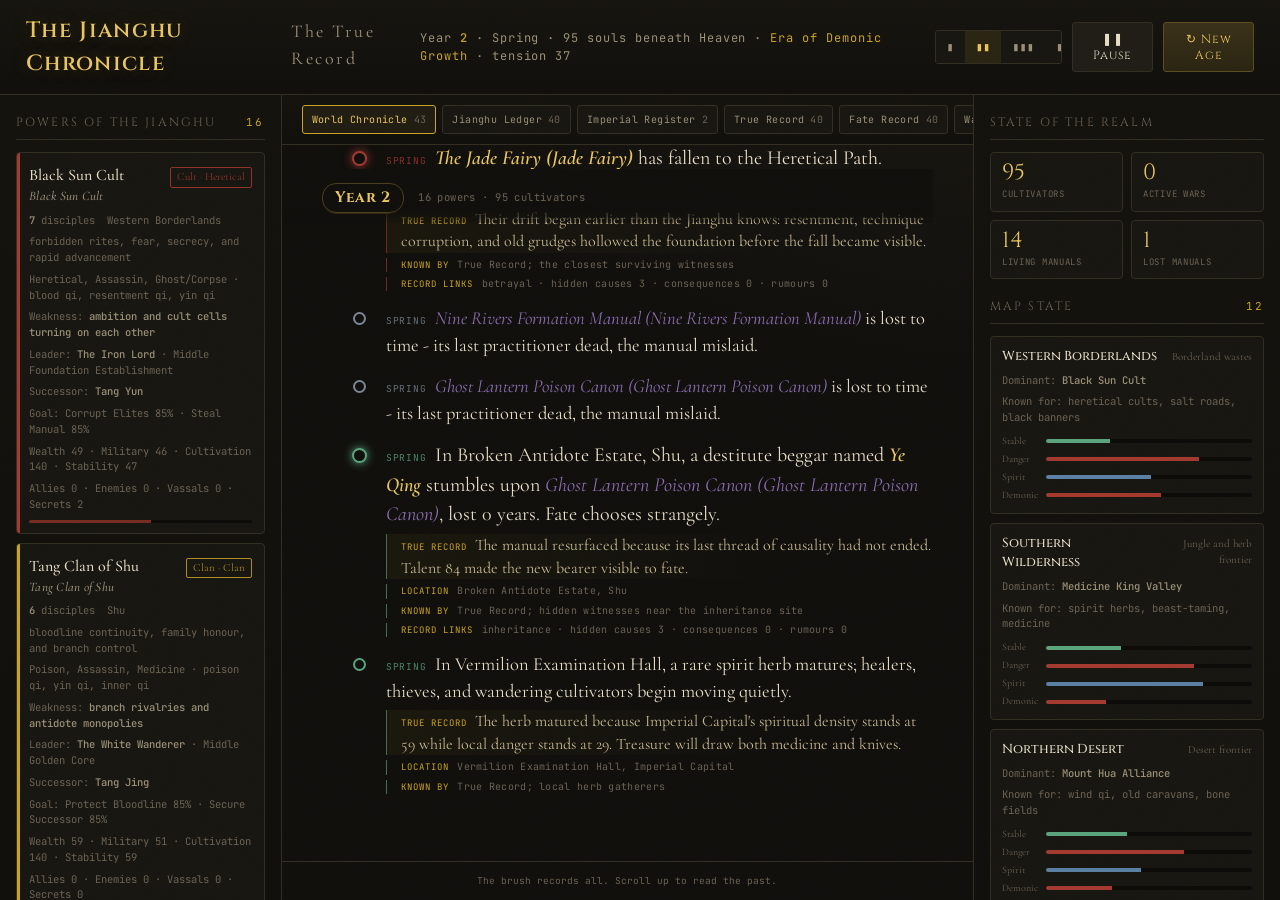
==== commit c243011d: "Make the chronicle responsive for phone and desktop The layout was a fixed 300px/1fr/320px desktop g" ====
--- a/the-murim-chronicle.html
+++ b/the-murim-chronicle.html
@@ -10,7 +10,7 @@
 <link rel="stylesheet" href="styles/app.css">
 </head>
 <body>
-<div class="app">
+<div class="app" data-view="chronicle">
 
   <div class="topbar">
     <div class="brand">
@@ -69,6 +69,12 @@
     <div id="figlist"></div>
   </aside>
 
+  <nav class="mobilenav" id="mobilenav" aria-label="View switcher">
+    <button data-view="powers">☰ Powers</button>
+    <button data-view="chronicle" class="on">❧ Chronicle</button>
+    <button data-view="realm">◈ Realm</button>
+  </nav>
+
 </div>
 
 <script type="module" src="src/main.js"></script>
--- a/styles/app.css
+++ b/styles/app.css
@@ -38,7 +38,14 @@
     mix-blend-mode:overlay;
   }
 
-  .app{display:grid;grid-template-columns:300px 1fr 320px;height:100vh}
+  .app{
+    display:grid;
+    grid-template-columns:clamp(240px,22vw,320px) minmax(0,1fr) clamp(260px,24vw,360px);
+    height:100vh;height:100dvh;
+  }
+
+  /* Bottom tab bar — phone only; hidden on desktop */
+  .mobilenav{display:none}
 
   /* ============ HEADER ============ */
   .topbar{
@@ -73,7 +80,7 @@
   .speed button.on{background:#2a2412;color:var(--gold-bright)}
 
   /* ============ PANELS ============ */
-  .panel{overflow-y:auto;padding:18px 16px}
+  .panel{overflow-y:auto;min-width:0;padding:18px 16px}
   .panel.left{border-right:1px solid var(--line);background:linear-gradient(180deg,#13120d,#100f0b)}
   .panel.right{border-left:1px solid var(--line);background:linear-gradient(180deg,#13120d,#100f0b)}
   .panel-title{
@@ -101,7 +108,7 @@
   .pbar i{display:block;height:100%;background:var(--c);opacity:.7}
 
   /* ============ CHRONICLE ============ */
-  .chronicle{display:flex;flex-direction:column;min-height:0}
+  .chronicle{display:flex;flex-direction:column;min-height:0;min-width:0}
   .recordbar{
     display:flex;align-items:center;gap:6px;overflow-x:auto;padding:10px 20px;
     border-bottom:1px solid var(--line);background:linear-gradient(180deg,#15130e,#100f0b);
@@ -113,7 +120,8 @@
   }
   .record-tab span{margin-left:6px;color:var(--ink-faint)}
   .record-tab:hover,.record-tab.on{border-color:var(--gold);color:var(--gold-bright);background:#211d13}
-  .chron-scroll{flex:1;overflow-y:auto;padding:24px 40px 60px;position:relative}
+  .chron-scroll{flex:1;overflow-y:auto;overflow-x:hidden;min-width:0;padding:24px 40px 60px;position:relative}
+  .entry .txt,.true-record,.known-by{overflow-wrap:break-word}
   .chron-scroll::before{
     content:"";position:absolute;left:64px;top:0;bottom:0;width:1px;
     background:linear-gradient(180deg,transparent,var(--line) 8%,var(--line) 92%,transparent);
@@ -263,7 +271,84 @@
 
   .footer-note{font-family:'JetBrains Mono',monospace;font-size:9.5px;color:var(--ink-faint);text-align:center;padding:12px;border-top:1px solid var(--line)}
 
-  @media (max-width:1100px){
-    .app{grid-template-columns:1fr}
-    .panel.left,.panel.right{display:none}
-  }
+  /* ============ TABLET ============ */
+  /* Narrower desktops keep all three columns but tighten the sides. */
+  @media (max-width:1160px) and (min-width:1025px){
+    .app{grid-template-columns:230px minmax(0,1fr) 250px}
+    .panel{padding:16px 12px}
+    .chron-scroll{padding:22px 28px 60px}
+  }
+
+  /* ============ PHONE / PORTRAIT TABLET ============ */
+  /* One column at a time, switched via the bottom tab bar. Nothing is
+     permanently hidden — every panel is reachable. */
+  @media (max-width:1024px){
+    body{font-size:16px}
+    .app{
+      grid-template-columns:1fr;
+      grid-template-rows:auto minmax(0,1fr);
+    }
+
+    /* Header wraps gracefully on narrow screens */
+    .topbar{flex-wrap:wrap;gap:8px 12px;padding:10px 14px}
+    .brand h1{font-size:18px}
+    .brand .subtitle{display:none}
+    .era{order:3;flex-basis:100%;text-align:center;font-size:11px}
+    .controls{gap:6px}
+    button.ctl{padding:8px 11px}
+    .speed button{padding:8px 10px}
+
+    /* All three main columns share row 2; only the active one shows */
+    .panel.left,.panel.right,.chronicle{grid-row:2;grid-column:1;min-height:0}
+    .panel.left,.panel.right{
+      display:none;border:0;
+      border-top:1px solid var(--line);padding-bottom:78px;
+    }
+    .chronicle{display:flex}
+    .chron-scroll{padding:16px 12px 84px}
+    .chron-scroll::before{left:34px}
+    .yearmark{margin-left:-12px;padding-left:12px}
+    .entry{padding:7px 0 7px 44px;margin-left:6px}
+    .entry.epic{padding-left:48px}
+    .entry::before{left:16px}
+    .entry.major::before{left:15px}
+    .entry .txt{font-size:16.5px}
+    .entry.major .txt{font-size:18px}
+    .entry.epic .txt{font-size:18px}
+    .recordbar{padding:9px 12px}
+    .archive-list{max-height:none}
+
+    /* View switching driven by [data-view] on .app (set by mobile-nav.js) */
+    .app[data-view="powers"]    .panel.left{display:block}
+    .app[data-view="powers"]    .chronicle,
+    .app[data-view="powers"]    .panel.right{display:none}
+
+    .app[data-view="chronicle"] .chronicle{display:flex}
+    .app[data-view="chronicle"] .panel.left,
+    .app[data-view="chronicle"] .panel.right{display:none}
+
+    .app[data-view="realm"]     .panel.right{display:block}
+    .app[data-view="realm"]     .chronicle,
+    .app[data-view="realm"]     .panel.left{display:none}
+
+    /* The bottom tab bar itself */
+    .mobilenav{
+      display:flex;position:fixed;left:0;right:0;bottom:0;z-index:60;
+      border-top:1px solid var(--line);
+      background:linear-gradient(180deg,#16140f,#0b0a07);
+      padding-bottom:env(safe-area-inset-bottom);
+    }
+    .mobilenav button{
+      flex:1;background:none;border:0;border-top:2px solid transparent;
+      color:var(--ink-dim);cursor:pointer;
+      font-family:'Cinzel',serif;font-size:12px;letter-spacing:.06em;
+      padding:13px 4px;transition:.15s;
+    }
+    .mobilenav button.on{color:var(--gold-bright);border-top-color:var(--gold);background:#181510}
+  }
+
+  @media (max-width:380px){
+    .brand h1{font-size:16px}
+    button.ctl{padding:7px 9px;font-size:11px}
+    .mobilenav button{font-size:11px;letter-spacing:.02em}
+  }
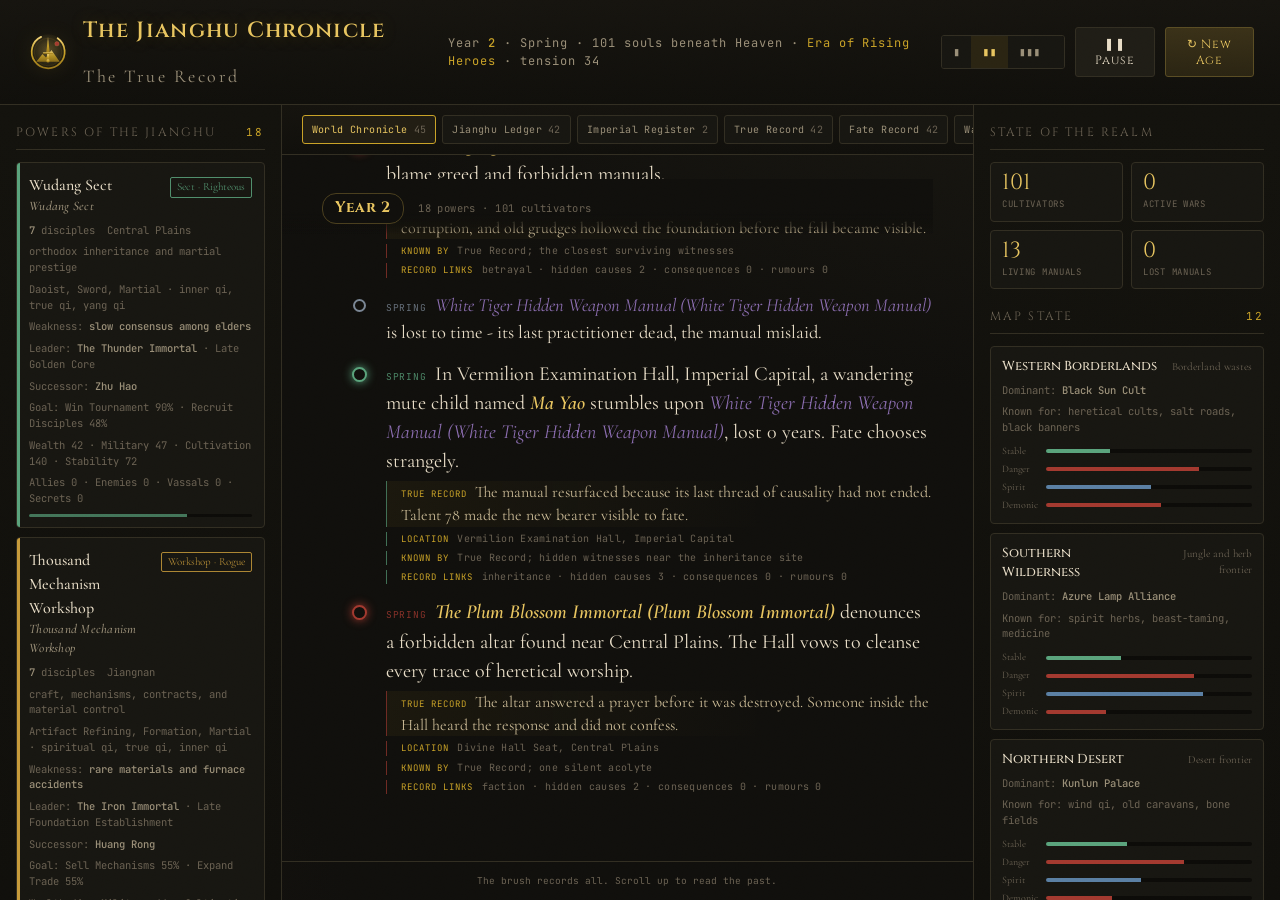
==== commit 491a7c18: "Add wuxia logo and make it an installable PWA Logo: a wuxia emblem (assets/logo.svg) — a gold enso b" ====
--- a/the-murim-chronicle.html
+++ b/the-murim-chronicle.html
@@ -2,8 +2,19 @@
 <html lang="en">
 <head>
 <meta charset="UTF-8">
-<meta name="viewport" content="width=device-width, initial-scale=1.0">
+<meta name="viewport" content="width=device-width, initial-scale=1.0, viewport-fit=cover">
 <title>The Jianghu Chronicle — The True Record</title>
+<meta name="description" content="A living wuxia world that writes its own history — sects, cultivators, wars and techniques, recorded by an unseen brush.">
+<meta name="theme-color" content="#100f0c">
+<link rel="icon" href="assets/logo.svg" type="image/svg+xml">
+<link rel="icon" href="assets/favicon-32.png" sizes="32x32" type="image/png">
+<link rel="icon" href="assets/favicon-16.png" sizes="16x16" type="image/png">
+<link rel="apple-touch-icon" href="assets/apple-touch-icon.png">
+<link rel="manifest" href="manifest.webmanifest">
+<meta name="mobile-web-app-capable" content="yes">
+<meta name="apple-mobile-web-app-capable" content="yes">
+<meta name="apple-mobile-web-app-status-bar-style" content="black-translucent">
+<meta name="apple-mobile-web-app-title" content="Jianghu">
 <link rel="preconnect" href="https://fonts.googleapis.com">
 <link rel="preconnect" href="https://fonts.gstatic.com" crossorigin>
 <link href="https://fonts.googleapis.com/css2?family=Cinzel:wght@400;500;600;700&family=Cormorant+Garamond:ital,wght@0,400;0,500;0,600;1,400;1,500&family=JetBrains+Mono:wght@400;500&display=swap" rel="stylesheet">
@@ -14,8 +25,11 @@
 
   <div class="topbar">
     <div class="brand">
-      <h1>The Jianghu Chronicle</h1>
-      <span class="subtitle">The True Record</span>
+      <img class="logo" src="assets/logo.svg" alt="" width="44" height="44">
+      <div class="brand-text">
+        <h1>The Jianghu Chronicle</h1>
+        <span class="subtitle">The True Record</span>
+      </div>
     </div>
     <div class="era" id="era">Year <b id="yr">1</b> · <span id="season">Spring</span> · <span id="alive">0</span> souls beneath Heaven</div>
     <div class="controls">
@@ -78,5 +92,12 @@
 </div>
 
 <script type="module" src="src/main.js"></script>
+<script>
+  if ("serviceWorker" in navigator) {
+    window.addEventListener("load", () => {
+      navigator.serviceWorker.register("sw.js").catch(() => {});
+    });
+  }
+</script>
 </body>
 </html>
--- a/styles/app.css
+++ b/styles/app.css
@@ -55,7 +55,9 @@
     border-bottom:1px solid var(--line);
     background:linear-gradient(180deg,#16140f,#100f0b);
   }
-  .brand{display:flex;align-items:baseline;gap:16px}
+  .brand{display:flex;align-items:center;gap:13px}
+  .brand .logo{width:44px;height:44px;flex:0 0 auto;display:block;filter:drop-shadow(0 0 10px rgba(201,162,39,.22))}
+  .brand-text{display:flex;align-items:baseline;gap:16px;flex-wrap:wrap}
   .brand h1{
     font-family:'Cinzel',serif;font-weight:600;font-size:22px;
     letter-spacing:.06em;color:var(--gold-bright);
@@ -291,6 +293,7 @@
 
     /* Header wraps gracefully on narrow screens */
     .topbar{flex-wrap:wrap;gap:8px 12px;padding:10px 14px}
+    .brand .logo{width:34px;height:34px}
     .brand h1{font-size:18px}
     .brand .subtitle{display:none}
     .era{order:3;flex-basis:100%;text-align:center;font-size:11px}
